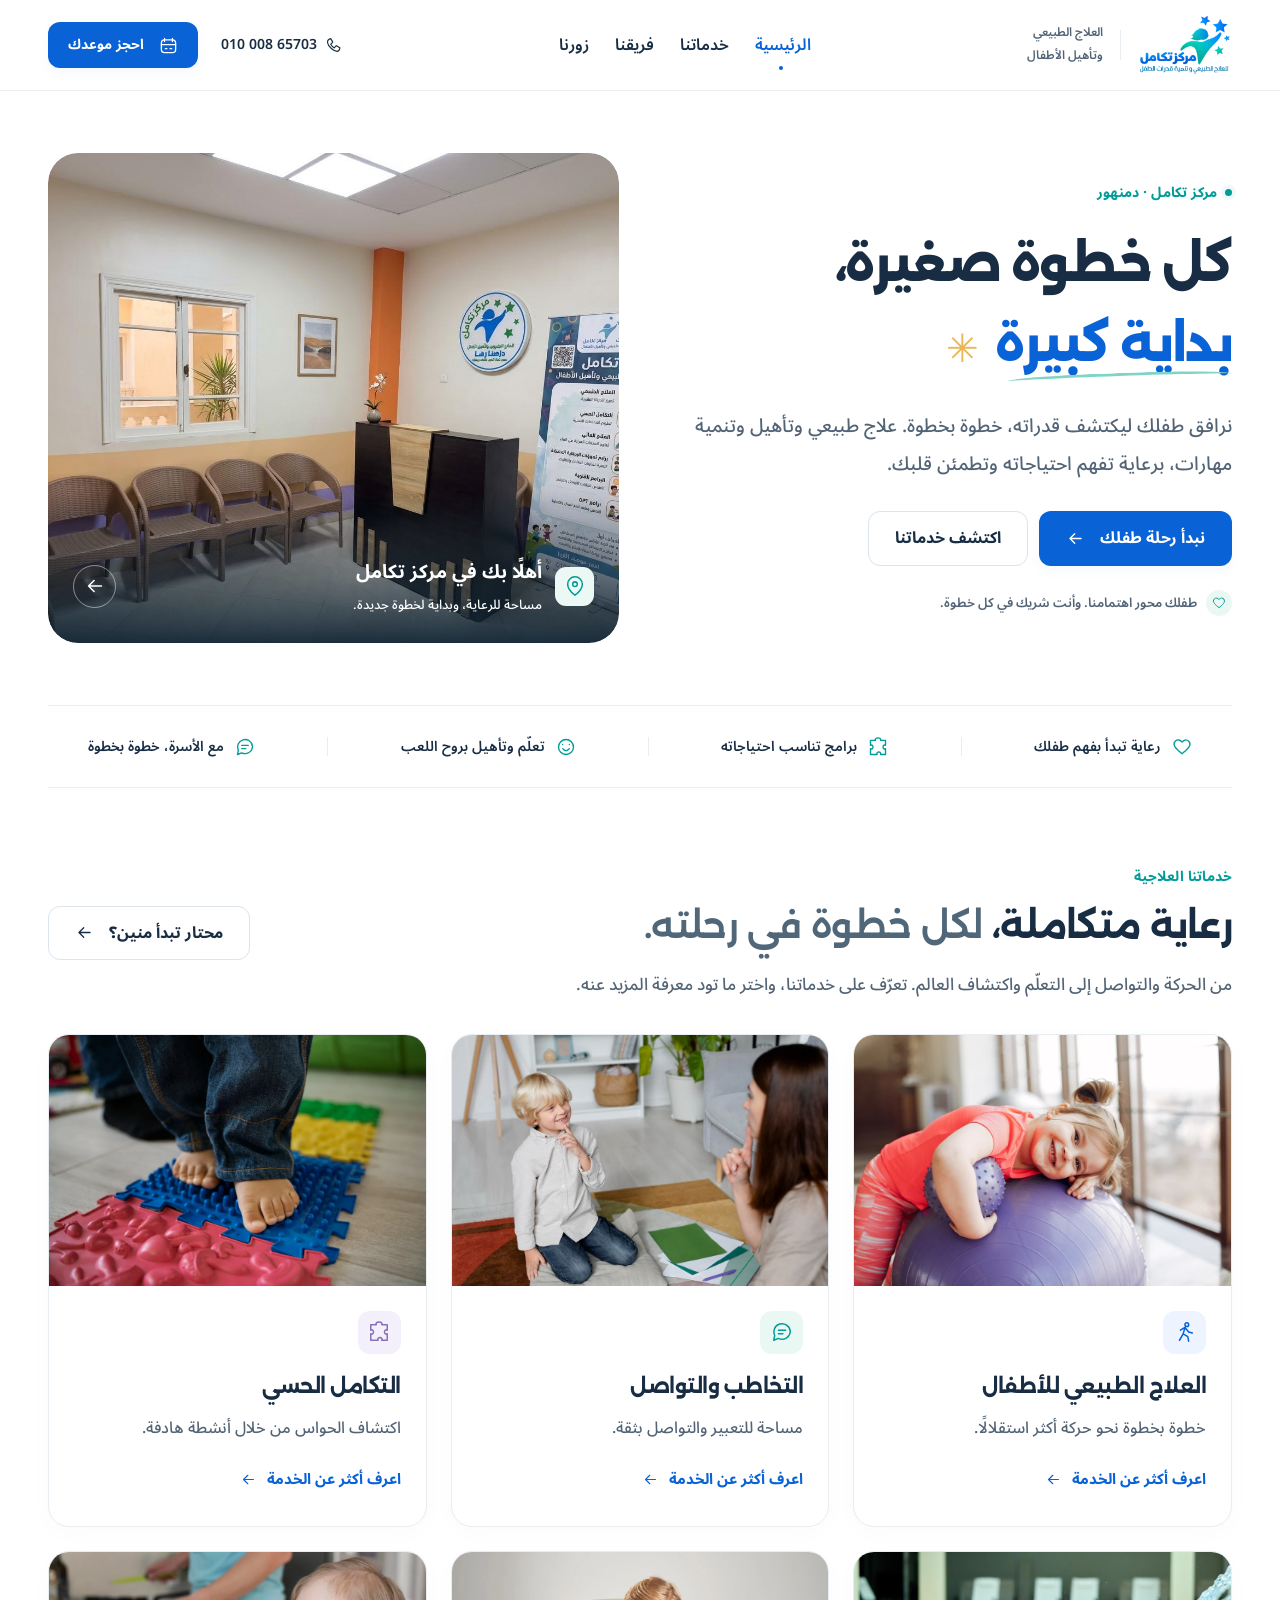
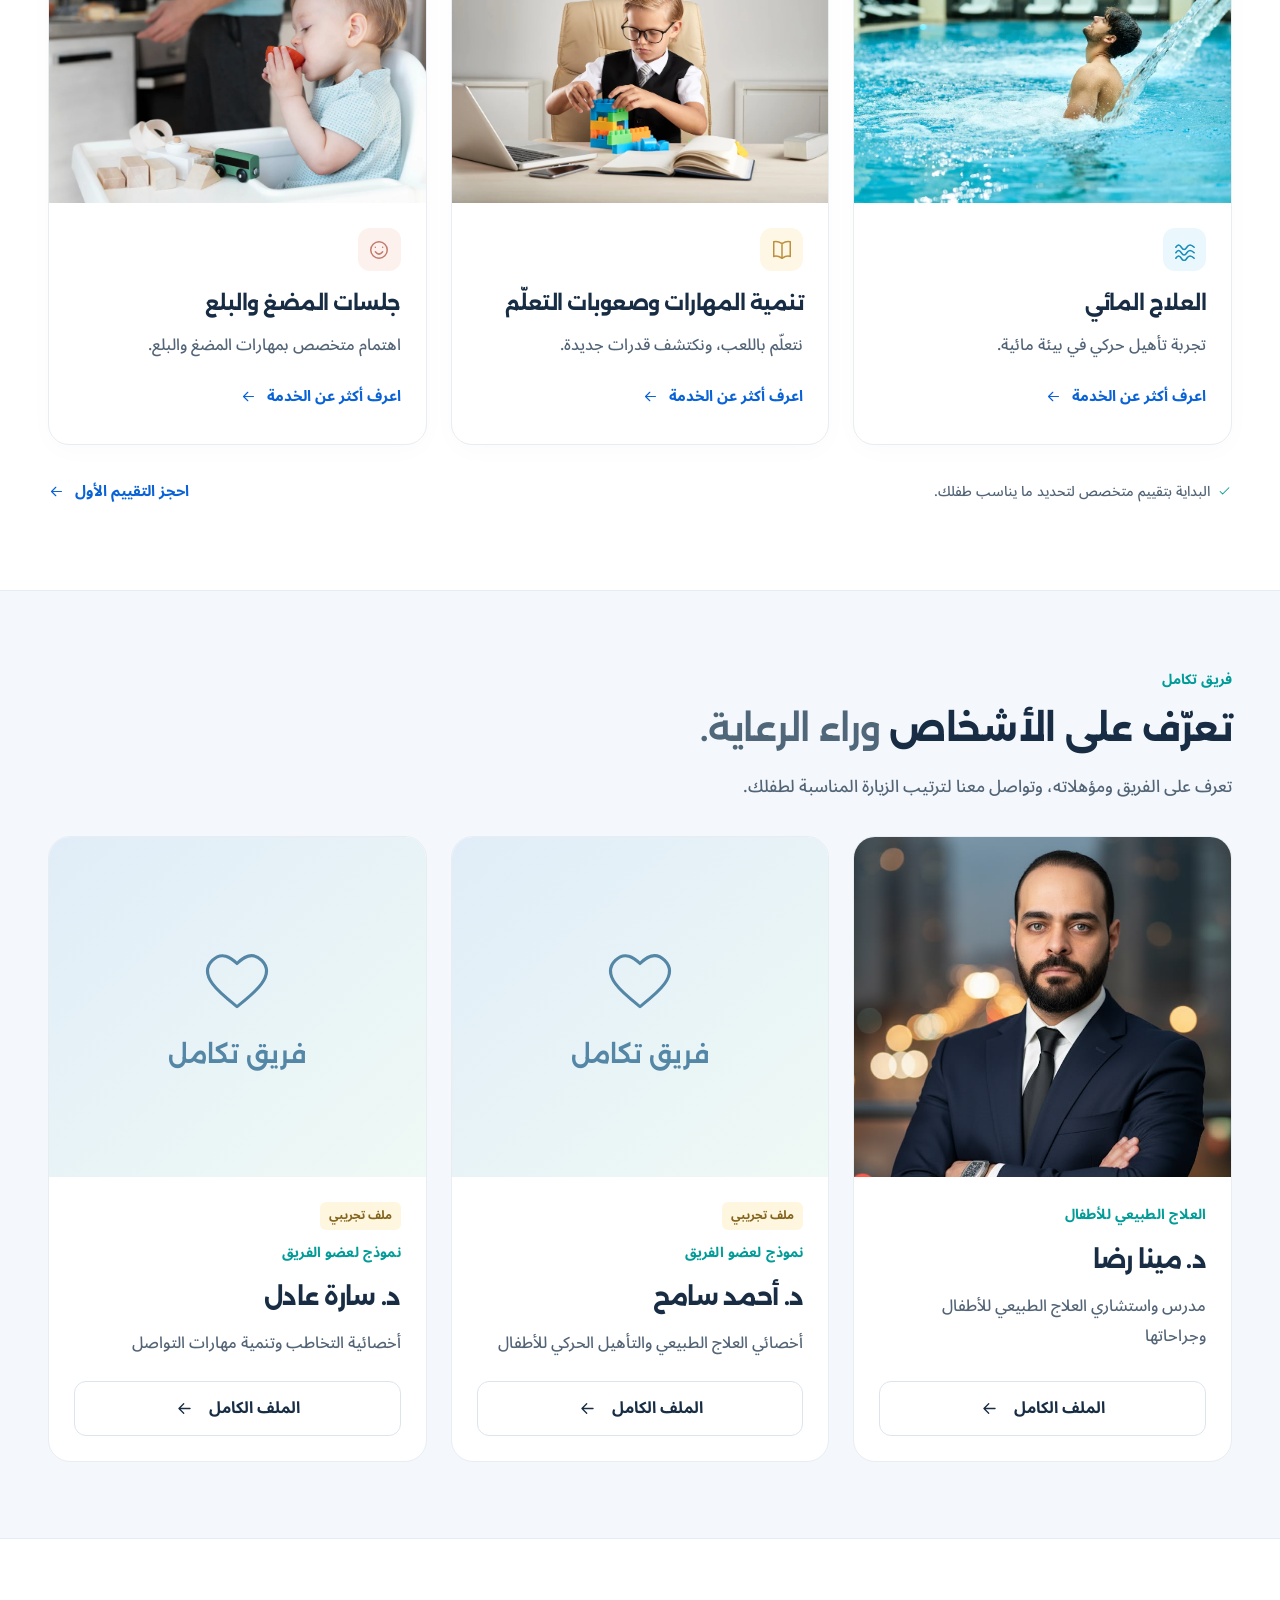
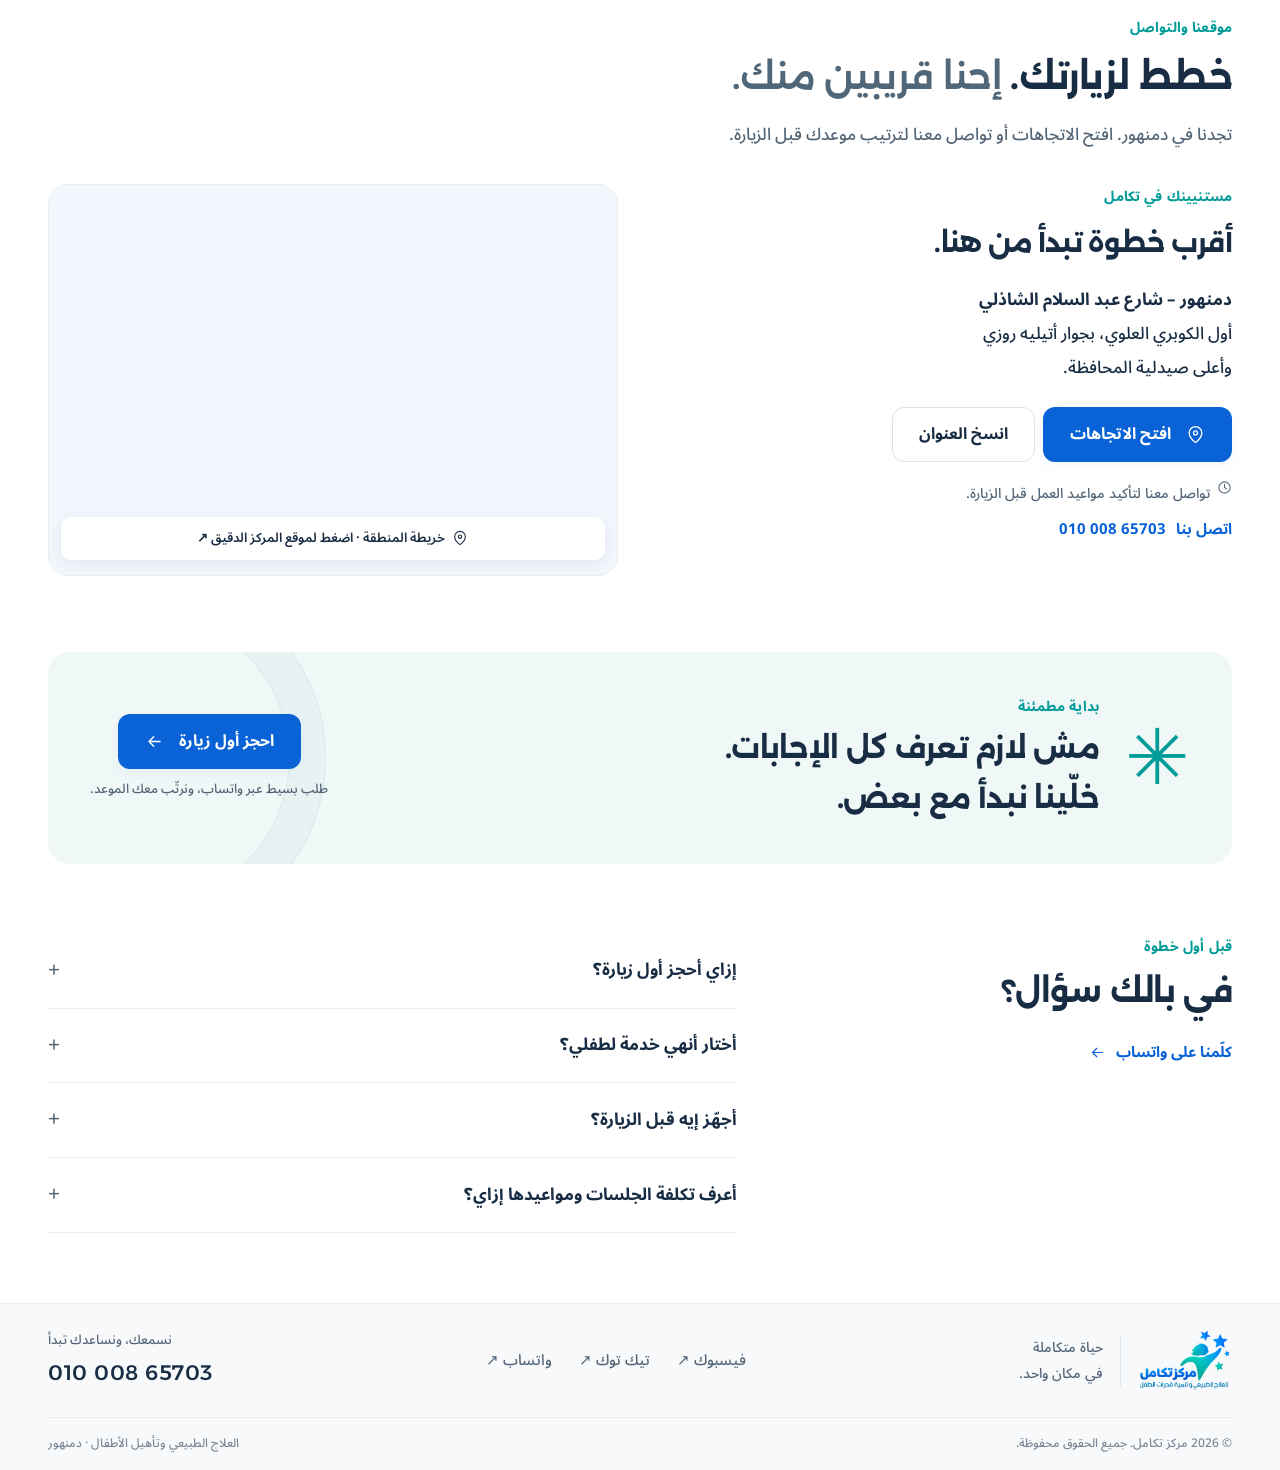
==== index.html @ eaf3e637 "push the files" ====
<!doctype html>
<html lang="ar" dir="rtl">
<head>
  <meta charset="UTF-8">
  <meta name="viewport" content="width=device-width, initial-scale=1">
  <meta name="theme-color" content="#ffffff">
  <meta name="description" content="مركز تكامل للعلاج الطبيعي وتأهيل الأطفال في دمنهور. تعرّف على خدمات العلاج الطبيعي والتخاطب وتنمية المهارات، وتواصل لحجز موعد مع فريقنا.">
  <title>تكامل | كل خطوة صغيرة، بداية كبيرة</title>
  <link rel="icon" href="favicon.ico" sizes="any">
  <link rel="icon" href="assets/images/favicon-32.png" type="image/png" sizes="32x32">
  <link rel="icon" href="assets/images/favicon-192.png" type="image/png" sizes="192x192">
  <link rel="apple-touch-icon" href="assets/images/apple-touch-icon.png" sizes="180x180">
  <meta property="og:type" content="website">
  <meta property="og:locale" content="ar_EG">
  <meta property="og:site_name" content="مركز تكامل للعلاج الطبيعي وتأهيل الأطفال">
  <meta property="og:title" content="مركز تكامل | كل خطوة صغيرة، بداية كبيرة">
  <meta property="og:description" content="علاج طبيعي وتأهيل وتنمية مهارات للأطفال في دمنهور. تعرّف على خدماتنا وفريقنا وتواصل لحجز موعد لطفلك.">
  <!-- Before publishing, set an absolute public image URL using scripts/set-public-url.cjs. -->
  <meta property="og:image" content="assets/images/hero.jpeg">
  <meta property="og:image:type" content="image/jpeg">
  <meta property="og:image:width" content="1195">
  <meta property="og:image:height" content="896">
  <meta property="og:image:alt" content="استقبال مركز تكامل للعلاج الطبيعي وتأهيل الأطفال في دمنهور">
  <meta name="twitter:card" content="summary_large_image">
  <meta name="twitter:title" content="مركز تكامل | كل خطوة صغيرة، بداية كبيرة">
  <meta name="twitter:description" content="تعرّف على خدمات العلاج الطبيعي وتأهيل الأطفال وفريق مركز تكامل في دمنهور، واحجز موعد طفلك.">
  <meta name="twitter:image" content="assets/images/hero.jpeg">
  <meta name="twitter:image:alt" content="استقبال مركز تكامل في دمنهور">
  <link rel="preconnect" href="https://fonts.googleapis.com">
  <link rel="preconnect" href="https://fonts.gstatic.com" crossorigin>
  <link href="https://fonts.googleapis.com/css2?family=Alexandria:wght@400;500;600;700;800&family=Noto+Sans+Arabic:wght@400;500;600;700&display=swap" rel="stylesheet">
  <link rel="stylesheet" href="assets/css/style.css">
  <script src="assets/js/script.js" defer></script>
</head>
<body>
  <a class="skip-link" href="#main">انتقل إلى المحتوى</a>
  <svg class="icon-library" xmlns="http://www.w3.org/2000/svg" aria-hidden="true"><defs>
    <symbol id="i-arrow" viewBox="0 0 24 24"><path d="M19 12H5m6-6-6 6 6 6"/></symbol>
    <symbol id="i-phone" viewBox="0 0 24 24"><path d="m8 3 3 5-3 3a15 15 0 0 0 5 5l3-3 5 3c-1 7-6 6-12 1S1 5 8 3Z"/></symbol>
    <symbol id="i-pin" viewBox="0 0 24 24"><path d="M20 10c0 6-8 12-8 12S4 16 4 10a8 8 0 1 1 16 0Z"/><circle cx="12" cy="10" r="2.5"/></symbol>
    <symbol id="i-calendar" viewBox="0 0 24 24"><rect x="3" y="5" width="18" height="16" rx="4"/><path d="M7 3v4m10-4v4M3 11h18m-13 5h2m4 0h2"/></symbol>
    <symbol id="i-check" viewBox="0 0 24 24"><path d="m5 12 4 4L19 6"/></symbol>
    <symbol id="i-star" viewBox="0 0 24 24"><path d="m12 2 2.8 6.7L22 12l-7.2 2.8L12 22l-2.8-7.2L2 12l7.2-3.3Z"/></symbol>
    <symbol id="i-heart" viewBox="0 0 24 24"><path d="M20 5c-3-3-6-1-8 1-2-2-5-4-8-1-5 5 3 11 8 15 5-4 13-10 8-15Z"/></symbol>
    <symbol id="i-move" viewBox="0 0 24 24"><circle cx="14" cy="4" r="2"/><path d="m7 10 5-3 4 5 4 1m-8-6-2 7 5 3 1 5m-6-8-4 7"/></symbol>
    <symbol id="i-wave" viewBox="0 0 24 24"><path d="M2 9q3-5 6 0t6 0 8 0M2 15q3-5 6 0t6 0 8 0M2 21q3-5 6 0t6 0 8 0"/></symbol>
    <symbol id="i-chat" viewBox="0 0 24 24"><path d="M21 11a9 9 0 0 1-13 8l-5 2 1-5a9 9 0 1 1 17-5Z"/><path d="M8 10h8m-8 4h5"/></symbol>
    <symbol id="i-puzzle" viewBox="0 0 24 24"><path d="M3 4h6c-2-4 8-4 6 0h6v6c-4-2-4 6 0 4v7h-6c2-4-6-4-4 0H3v-7c4 2 4-6 0-4Z"/></symbol>
    <symbol id="i-book" viewBox="0 0 24 24"><path d="M12 5v16M3 3c3-1 6 0 9 2 3-2 6-3 9-2v16c-3-1-6 0-9 2-3-2-6-3-9-2Z"/></symbol>
    <symbol id="i-smile" viewBox="0 0 24 24"><circle cx="12" cy="12" r="9"/><path d="M8 9h.01M16 9h.01M8 14q4 5 8 0"/></symbol>
    <symbol id="i-clock" viewBox="0 0 24 24"><circle cx="12" cy="12" r="9"/><path d="M12 7v5l3 2"/></symbol>
    <symbol id="i-close" viewBox="0 0 24 24"><path d="m6 6 12 12M6 18 18 6"/></symbol>
  </defs></svg>

  <header class="site-header">
    <div class="container header-inner">
      <a class="brand" href="#home" aria-label="تكامل، الرئيسية"><img src="assets/images/logo.webp" alt="شعار مركز تكامل" width="94" height="63"><span class="brand-divider"></span><span class="brand-caption">العلاج الطبيعي<br>وتأهيل الأطفال</span></a>
      <nav class="desktop-nav" aria-label="القائمة الرئيسية"><a class="active" href="#home">الرئيسية</a><a href="#services">خدماتنا</a><a href="#team">فريقنا</a><a href="#visit">زورنا</a></nav>
      <div class="header-actions"><a class="phone-link" href="tel:01000865703" aria-label="اتصل بالمركز"><svg><use href="#i-phone"/></svg><span dir="ltr">010 008 65703</span></a><button class="btn btn-primary btn-small" data-book><svg><use href="#i-calendar"/></svg>احجز موعدك</button></div>
    </div>
  </header>

  <main id="main">
    <section class="hero container" id="home" aria-labelledby="hero-title">
      <div class="hero-copy">
        <div class="eyebrow"><span class="status-dot"></span>مركز تكامل · دمنهور</div>
        <h1 id="hero-title">كل خطوة صغيرة،<br><span class="highlight">بداية كبيرة<span class="hand-line"></span></span><span class="heading-star" aria-hidden="true">✳</span></h1>
        <p class="hero-description">نرافق طفلك ليكتشف قدراته، خطوة بخطوة. علاج طبيعي وتأهيل وتنمية مهارات، برعاية تفهم احتياجاته وتطمئن قلبك.</p>
        <div class="hero-actions"><button class="btn btn-primary" data-book>نبدأ رحلة طفلك<svg><use href="#i-arrow"/></svg></button><a class="btn btn-outline" href="#services">اكتشف خدماتنا</a></div>
        <div class="hero-note"><span class="mini-heart"><svg><use href="#i-heart"/></svg></span><span>طفلك محور اهتمامنا. وأنت شريك في كل خطوة.</span></div>
      </div>
      <div class="hero-art clinic-hero">
        <img class="hero-image" src="assets/images/hero.jpeg" alt="استقبال مركز تكامل للعلاج الطبيعي وتأهيل الأطفال في دمنهور" width="1195" height="896" fetchpriority="high">
        <div class="clinic-caption"><span class="note-icon"><svg><use href="#i-pin"/></svg></span><div><strong>أهلًا بك في مركز تكامل</strong><span>مساحة للرعاية، وبداية لخطوة جديدة.</span></div><a href="#visit" aria-label="موقع المركز"><svg><use href="#i-arrow"/></svg></a></div>
      </div>
    </section>

    <div class="care-strip container" aria-label="نهج الرعاية"><div><svg><use href="#i-heart"/></svg><span>رعاية تبدأ بفهم طفلك</span></div><span class="strip-separator"></span><div><svg><use href="#i-puzzle"/></svg><span>برامج تناسب احتياجاته</span></div><span class="strip-separator"></span><div><svg><use href="#i-smile"/></svg><span>تعلّم وتأهيل بروح اللعب</span></div><span class="strip-separator"></span><div><svg><use href="#i-chat"/></svg><span>مع الأسرة، خطوة بخطوة</span></div></div>

    <section class="services-section container page-section" id="services" aria-labelledby="services-title">
      <div class="section-head"><div><span class="eyebrow">خدماتنا العلاجية</span><h2 id="services-title">رعاية متكاملة، <span>لكل خطوة في رحلته.</span></h2><p class="section-description">من الحركة والتواصل إلى التعلّم واكتشاف العالم. تعرّف على خدماتنا، واختر ما تود معرفة المزيد عنه.</p></div><button class="btn btn-outline" id="open-guide">محتار تبدأ منين؟ <svg><use href="#i-arrow"/></svg></button></div>
      <div class="service-grid" id="service-grid"></div>
      <div class="service-footer"><span><svg><use href="#i-check"/></svg>البداية بتقييم متخصص لتحديد ما يناسب طفلك.</span><button class="text-button" data-book>احجز التقييم الأول <svg><use href="#i-arrow"/></svg></button></div>
    </section>

    <section class="team-section page-section" id="team" aria-labelledby="team-title"><div class="container">
      <div class="section-head"><div><span class="eyebrow">فريق تكامل</span><h2 id="team-title">تعرّف على الأشخاص <span>وراء الرعاية.</span></h2><p class="section-description">تعرف على الفريق ومؤهلاته، وتواصل معنا لترتيب الزيارة المناسبة لطفلك.</p></div></div>
      <div class="team-grid" id="team-grid" role="group" aria-label="بطاقات فريق تكامل"></div>
      <div class="team-carousel-controls" aria-label="التنقل بين أعضاء الفريق">
        <button id="team-prev" class="team-carousel-arrow" aria-label="العضو السابق" aria-controls="team-grid"><svg style="transform:rotate(180deg)"><use href="#i-arrow"/></svg></button>
        <div class="team-carousel-dots" id="team-carousel-dots"></div>
        <button id="team-next" class="team-carousel-arrow" aria-label="العضو التالي" aria-controls="team-grid"><svg><use href="#i-arrow"/></svg></button>
        <p class="team-swipe-hint">اسحب للتعرّف على الفريق</p>
      </div>
    </div></section>

    <section class="visit-section container page-section" id="visit" aria-labelledby="visit-title">
      <div class="section-head"><div><span class="eyebrow">موقعنا والتواصل</span><h2 id="visit-title">خطط لزيارتك. <span>إحنا قريبين منك.</span></h2><p class="section-description">تجدنا في دمنهور. افتح الاتجاهات أو تواصل معنا لترتيب موعدك قبل الزيارة.</p></div></div>
        <div class="visit-layout"><div class="visit-info"><span class="eyebrow">مستنيينك في تكامل</span><h3>أقرب خطوة تبدأ من هنا.</h3><p><strong>دمنهور – شارع عبد السلام الشاذلي</strong><br>أول الكوبري العلوي، بجوار أتيليه روزي<br>وأعلى صيدلية المحافظة.</p><div class="visit-buttons"><a class="btn btn-primary" href="https://share.google/JzSVAIi2ZpPw2nffL" target="_blank" rel="noopener noreferrer"><svg><use href="#i-pin"/></svg>افتح الاتجاهات</a><button class="btn btn-outline" id="copy-address">انسخ العنوان</button></div><p class="small muted"><svg><use href="#i-clock"/></svg>تواصل معنا لتأكيد مواعيد العمل قبل الزيارة.</p><a class="text-button" href="tel:01000865703">اتصل بنا <span dir="ltr">010 008 65703</span></a></div><div class="map-shell"><iframe id="area-map" title="خريطة منطقة شارع عبد السلام الشاذلي في دمنهور" src="https://maps.google.com/maps?q=%D8%B4%D8%A7%D8%B1%D8%B9%20%D8%B9%D8%A8%D8%AF%20%D8%A7%D9%84%D8%B3%D9%84%D8%A7%D9%85%20%D8%A7%D9%84%D8%B4%D8%A7%D8%B0%D9%84%D9%8A%20%D8%AF%D9%85%D9%86%D9%87%D9%88%D8%B1&output=embed" loading="lazy" referrerpolicy="no-referrer-when-downgrade"></iframe><a href="https://share.google/JzSVAIi2ZpPw2nffL" target="_blank" rel="noopener noreferrer" class="map-label"><svg><use href="#i-pin"/></svg>خريطة المنطقة · اضغط لموقع المركز الدقيق ↗</a></div></div>
    </section>

    <section class="start-banner container" aria-labelledby="start-title"><div class="banner-mark" aria-hidden="true">✳</div><div><span class="eyebrow">بداية مطمئنة</span><h2 id="start-title">مش لازم تعرف كل الإجابات.<br>خلّينا نبدأ مع بعض.</h2></div><div class="banner-action"><button class="btn btn-primary" data-book>احجز أول زيارة <svg><use href="#i-arrow"/></svg></button><span>طلب بسيط عبر واتساب، ونرتّب معك الموعد.</span></div></section>

    <section class="faq container" aria-labelledby="faq-title"><div class="faq-heading"><span class="eyebrow">قبل أول خطوة</span><h2 id="faq-title">في بالك سؤال؟</h2><a href="https://wa.me/201068681114" target="_blank" rel="noopener noreferrer" class="text-button">كلّمنا على واتساب <svg><use href="#i-arrow"/></svg></a></div><div class="faq-items"><details><summary>إزاي أحجز أول زيارة؟<span>+</span></summary><p>اضغط «احجز موعدك»، واختر الخدمة والموعد المفضّل. هنجهّز لك رسالة ترسلها عبر واتساب، وفريق المركز يتواصل معك لتأكيد الموعد. الطلب لا يعني تأكيد الحجز.</p></details><details><summary>أختار أنهي خدمة لطفلي؟<span>+</span></summary><p>لو مش متأكد، اختار «تقييم أولي / أحتاج مساعدة في الاختيار». التقييم المتخصص هو اللي يحدد الخدمة والبرنامج المناسبين لطفلك.</p></details><details><summary>أجهّز إيه قبل الزيارة؟<span>+</span></summary><p>اسأل فريق المركز عن المطلوب عند تأكيد الحجز، وخد معك أي تقارير أو تقييمات سابقة متاحة، وأسئلتك عن طفلك.</p></details><details><summary>أعرف تكلفة الجلسات ومواعيدها إزاي؟<span>+</span></summary><p>تواصل معنا لمعرفة الأسعار والمواعيد المتاحة للخدمة المطلوبة. تفاصيل البرنامج وعدد الجلسات تُناقَش بعد التقييم.</p></details></div></section>
  </main>

  <footer class="site-footer"><div class="container footer-top"><a class="brand" href="#home"><img src="assets/images/logo.webp" width="100" height="67" alt="مركز تكامل"><span class="footer-slogan">حياة متكاملة<br>في مكان واحد.</span></a><div class="footer-social"><a href="https://www.facebook.com/profile.php?id=100064172256756" target="_blank" rel="noopener noreferrer">فيسبوك ↗</a><a href="https://tiktok.com/@drminareda" target="_blank" rel="noopener noreferrer">تيك توك ↗</a><a href="https://wa.me/201068681114" target="_blank" rel="noopener noreferrer">واتساب ↗</a></div><a class="footer-phone" href="tel:01000865703"><small>نسمعك، ونساعدك تبدأ</small><strong dir="ltr">010 008 65703</strong></a></div><div class="container footer-bottom"><span>© <span id="year">2026</span> مركز تكامل. جميع الحقوق محفوظة.</span><span>العلاج الطبيعي وتأهيل الأطفال · دمنهور</span></div></footer>

  <nav class="mobile-dock" aria-label="الوصول السريع"><a href="#home" class="dock-item"><svg><use href="#i-heart"/></svg><span>الرئيسية</span></a><a href="#services" class="dock-item"><svg><use href="#i-puzzle"/></svg><span>الخدمات</span></a><button class="dock-book" data-book><svg><use href="#i-calendar"/></svg>احجز موعدك</button><a href="#visit" class="dock-item"><svg><use href="#i-pin"/></svg><span>الموقع</span></a><a href="tel:01000865703" class="dock-item"><svg><use href="#i-phone"/></svg><span>اتصل</span></a></nav>

  <dialog id="booking-dialog" aria-labelledby="booking-title"><div class="dialog-shell"><button class="close-dialog" aria-label="إغلاق"><svg><use href="#i-close"/></svg></button><span class="eyebrow">خطوة صغيرة، نبدأها معًا</span><h2 id="booking-title">نرتّب أول زيارة؟</h2><div class="booking-progress" aria-label="خطوات طلب الموعد"><span class="current" id="progress-one">١. تفاصيل الزيارة</span><i></i><span id="progress-two">٢. راجع وأرسل</span></div><form id="booking-form"><label for="parent-name">اسم ولي الأمر <span>*</span></label><input id="parent-name" name="parent" autocomplete="name" placeholder="الاسم الذي تحب أن نناديك به" required maxlength="70"><label for="booking-service">الخدمة المطلوبة <span>*</span></label><select id="booking-service" name="service" required><option value="تقييم أولي / أحتاج مساعدة في الاختيار">تقييم أولي / أحتاج مساعدة في الاختيار</option></select><div class="form-columns"><div><label for="preferred-date">يوم مفضّل <small>اختياري</small></label><input id="preferred-date" name="date" type="date"></div><div><label for="preferred-period">الفترة المفضّلة</label><select id="preferred-period" name="period"><option value="أي وقت مناسب">أي وقت مناسب</option><option>صباحًا</option><option>مساءً</option></select></div></div><p class="form-note"><svg><use href="#i-chat"/></svg>هنجهّز رسالة واتساب بالتفاصيل. الموعد يتأكد بعد رد المركز.</p><button class="btn btn-primary full-width" type="submit">مراجعة طلب الموعد <svg><use href="#i-arrow"/></svg></button><p class="privacy-note">بياناتك لا تُحفظ في الموقع. تُشارك مع المركز عند إرسالك الرسالة عبر واتساب.</p></form><div id="booking-review" hidden><div class="review-card" id="review-summary"></div><p class="form-note">راجع التفاصيل، ثم افتح واتساب واضغط إرسال لإتمام طلبك. الموعد المفضّل ليس حجزًا مؤكدًا.</p><a class="btn btn-primary full-width" id="whatsapp-send" target="_blank" rel="noopener noreferrer">افتح واتساب لإرسال الطلب <svg><use href="#i-arrow"/></svg></a><button class="text-button review-back" id="review-back">تعديل التفاصيل</button></div><a class="booking-phone" href="tel:01000865703">تفضّل المكالمة؟ <span dir="ltr">010 008 65703</span></a></div></dialog>

  <dialog id="doctor-dialog" aria-labelledby="doctor-dialog-title"><div class="dialog-shell"><button class="close-dialog" aria-label="إغلاق"><svg><use href="#i-close"/></svg></button><div id="doctor-detail"></div><button class="btn btn-primary full-width" id="book-doctor">اطلب موعدًا <svg><use href="#i-arrow"/></svg></button></div></dialog>
  <dialog id="service-dialog" aria-labelledby="service-dialog-title"><div class="dialog-shell"><button class="close-dialog" aria-label="إغلاق"><svg><use href="#i-close"/></svg></button><div id="service-detail"></div><button class="btn btn-primary full-width" id="book-service">اطلب موعدًا لهذه الخدمة <svg><use href="#i-arrow"/></svg></button></div></dialog>
  <dialog id="guide-dialog" aria-labelledby="guide-title"><div class="dialog-shell"><button class="close-dialog" aria-label="إغلاق"><svg><use href="#i-close"/></svg></button><span class="eyebrow">نساعدك تبدأ</span><h2 id="guide-title">حابب تسأل عن إيه؟</h2><p class="muted">اختر المجال الأقرب لسؤالك لاستكشاف الخدمات.</p><div class="guide-options"><button data-guide="movement"><svg><use href="#i-move"/></svg>الحركة والتوازن <span>←</span></button><button data-guide="communication"><svg><use href="#i-chat"/></svg>التواصل والكلام والبلع <span>←</span></button><button data-guide="skills"><svg><use href="#i-puzzle"/></svg>التعلّم والمهارات والحواس <span>←</span></button><button data-book><svg><use href="#i-heart"/></svg>لسه مش متأكد، أحتاج تقييمًا <span>←</span></button></div><p class="privacy-note">هذا الدليل للتعرّف على الخدمات، وليس تقييمًا طبيًا لطفلك.</p></div></dialog>
  <div class="toast" id="toast" role="status"></div>
  <noscript><div class="noscript-message">لحجز موعد أو معرفة الخدمات، اتصل على <a href="tel:01000865703">01000865703</a> أو <a href="https://wa.me/201068681114">تواصل عبر واتساب</a>. بعض خصائص الموقع تحتاج JavaScript.</div></noscript>
</body>
</html>
---- assets/css/style.css ----
:root{--blue:#0963d7;--blue-deep:#064ba7;--teal:#029c98;--ink:#182d44;--muted:#6b7987;--line:#e7edf1;--ice:#f1f7fc;--mint:#ecf8f4;--white:#fff;--radius:24px;--font:'Noto Sans Arabic',sans-serif;--heading:'Alexandria',sans-serif}
*{box-sizing:border-box}html{scroll-behavior:smooth;scroll-padding-top:105px}body{margin:0;background:var(--white);color:var(--ink);font:15px/1.8 var(--font);-webkit-font-smoothing:antialiased}button,input,select{font:inherit}button,a,input,select,summary{-webkit-tap-highlight-color:transparent}button,a{touch-action:manipulation}button{cursor:pointer}a{text-decoration:none;color:inherit}button{color:inherit}button:disabled{cursor:default}svg{width:22px;height:22px;fill:none;stroke:currentColor;stroke-width:1.65;stroke-linecap:round;stroke-linejoin:round;flex-shrink:0}img{max-width:100%;display:block}h1,h2,h3,p{margin:0}h1,h2,h3{font-family:var(--heading);font-weight:600;letter-spacing:-.7px}h2{font-size:27px;line-height:1.6}h3{font-size:24px}button{border:0;background:none}button:focus-visible,a:focus-visible,summary:focus-visible,input:focus-visible,select:focus-visible,[tabindex]:focus-visible{outline:3px solid #03a4a0;outline-offset:4px}button,a{transition:background .2s,transform .2s,color .2s,box-shadow .2s}button:active,.btn:active{transform:translateY(1px)}[hidden]{display:none!important}.container{width:min(1224px,calc(100% - 96px));margin-inline:auto}.icon-library{position:absolute;width:0;height:0;overflow:hidden}.sr-only{position:absolute;width:1px;height:1px;overflow:hidden;clip-path:inset(50%);white-space:nowrap}.skip-link{position:fixed;top:-80px;right:20px;z-index:100;background:var(--blue);color:white;padding:12px}.skip-link:focus{top:10px}
.site-header{position:sticky;top:0;background:rgba(255,255,255,.96);backdrop-filter:blur(16px);border-bottom:1px solid var(--line);z-index:20}.header-inner{height:90px;display:flex;align-items:center;justify-content:space-between;gap:22px}.brand{display:flex;align-items:center;gap:17px}.brand img{object-fit:contain;width:94px;height:63px}.brand-divider{height:30px;width:1px;background:var(--line)}.brand-caption{font-size:10px;line-height:1.9;color:var(--muted)}.desktop-nav{display:flex;gap:31px;align-items:center;height:100%;font-size:13px}.desktop-nav a{height:100%;display:flex;align-items:center;position:relative}.desktop-nav a:hover,.desktop-nav .active{color:var(--blue)}.desktop-nav .active:after{content:'';position:absolute;bottom:20px;right:50%;width:4px;height:4px;border-radius:50%;background:var(--blue)}.header-actions{display:flex;align-items:center;gap:23px}.phone-link{display:flex;align-items:center;gap:8px;font-size:12px;font-weight:600}.phone-link svg{width:17px}.btn{display:inline-flex;align-items:center;justify-content:center;gap:15px;min-height:54px;padding:12px 26px;border-radius:12px;font-weight:600;font-size:13px;border:1px solid transparent;white-space:nowrap}.btn svg{width:19px;height:19px}.btn-primary{background:var(--blue);color:white;box-shadow:0 5px 12px #0963d70b}.btn-primary:hover{background:var(--blue-deep);box-shadow:0 6px 18px #0963d727;transform:translateY(-2px)}.btn-outline{background:white;border-color:#dce4ec}.btn-outline:hover{border-color:var(--blue);color:var(--blue);background:#f8fbff}.btn-small{min-height:44px;padding:8px 19px;font-size:12px}.eyebrow{font-size:11px;font-weight:600;letter-spacing:.15px;color:var(--teal);display:flex;align-items:center;gap:8px}.status-dot{width:7px;height:7px;border-radius:50%;background:var(--teal);box-shadow:0 0 0 4px #029c9810}
.hero{display:grid;grid-template-columns:1fr 1fr;gap:55px;align-items:center;padding-block:52px 38px}.hero-copy{padding:14px 0 14px 10px}.hero h1{position:relative;font-size:clamp(34px,3.7vw,51px);line-height:1.65;margin:19px 0 23px;font-weight:700;letter-spacing:-1.9px}.highlight{color:var(--blue);position:relative;white-space:nowrap}.hand-line{position:absolute;bottom:-9px;right:0;width:95%;height:9px;border-top:3px solid #80d4c5;border-radius:50%;transform:rotate(-2deg)}.heading-star{color:#e9b856;font-size:39px;display:inline-block;margin-right:18px;vertical-align:middle;font-weight:400}.hero-description{font-size:15px;line-height:2.1;color:var(--muted)}.hero-actions{display:flex;gap:11px;margin-top:28px}.hero-note{display:flex;align-items:center;gap:9px;font-size:10px;color:var(--muted);margin-top:24px}.mini-heart{width:26px;height:26px;border-radius:50%;background:#eaf8f3;color:var(--teal);display:grid;place-items:center}.mini-heart svg{width:14px;height:14px}.hero-art{position:relative;background:#eef5f8;border-radius:30px;isolation:isolate;min-width:0;height:437px;overflow:visible}.hero-image{width:100%;height:100%;object-fit:cover;border-radius:30px;mix-blend-mode:multiply}.art-topline{position:absolute;top:24px;right:25px;left:25px;display:flex;align-items:center;justify-content:space-between;font-size:10px;color:#547184;z-index:1}.art-topline svg{width:23px;color:var(--teal)}.floating-note{position:absolute;display:flex;align-items:center;gap:11px;padding:14px 16px;background:#fffffff2;backdrop-filter:blur(10px);border:1px solid white;border-radius:16px;box-shadow:0 13px 35px #2248650e}.note-progress{bottom:56px;right:-25px}.note-icon{width:39px;height:39px;display:grid;place-items:center;background:var(--mint);color:var(--teal);border-radius:11px}.floating-note strong{font-size:11px;font-weight:600;display:block}.floating-note small{display:block;font-size:9px;color:var(--muted)}.note-spark{color:#e3b14a;font-size:22px;margin-right:14px}.art-bottomline{position:absolute;bottom:18px;right:25px;left:25px;display:flex;justify-content:space-between;align-items:center;font-size:8px;color:#657e8e;gap:8px}.tiny-dots{display:flex;gap:4px}.tiny-dots i{width:5px;height:5px;border-radius:50%;background:#b6cfdc}.tiny-dots i:first-child{background:var(--blue);width:16px;border-radius:10px}.care-strip{display:flex;justify-content:space-around;align-items:center;gap:20px;padding:24px 14px;border-top:1px solid var(--line);border-bottom:1px solid var(--line)}.care-strip>div{display:flex;gap:11px;align-items:center;font-size:11px}.care-strip svg{width:20px;height:20px;color:var(--teal)}.strip-separator{height:19px;width:1px;background:var(--line)}
.explore{padding-top:52px}.section-head{display:flex;align-items:end;justify-content:space-between;gap:20px;margin-bottom:23px}.section-head .eyebrow{margin-bottom:7px}.section-head h2 span{color:var(--muted);font-weight:400}.section-aside{font-size:10px;color:var(--muted);padding-bottom:9px}.explore-tabs{display:flex;gap:6px;border-bottom:1px solid var(--line)}.explore-tabs button{display:flex;align-items:center;gap:9px;padding:13px 28px 17px;font-size:13px;position:relative;color:var(--muted)}.explore-tabs button svg{width:18px;height:18px}.explore-tabs button[aria-selected=true]{color:var(--blue);font-weight:600}.explore-tabs button[aria-selected=true]:after{content:'';position:absolute;bottom:-1px;left:15px;right:15px;height:3px;border-radius:3px;background:var(--blue)}.tab-panel{padding-top:22px;animation:appear .3s ease}.services-toolbar{display:flex;align-items:center;justify-content:space-between;gap:12px;margin-bottom:20px}.filters{display:flex;gap:7px;flex-wrap:wrap}.filters button{border:1px solid transparent;border-radius:8px;padding:7px 14px;font-size:10px;color:var(--muted)}.filters button.selected{color:var(--ink);background:#f1f5f8;font-weight:600}.filters button:hover{border-color:#dbe6ef}.text-button{display:inline-flex;align-items:center;justify-content:center;gap:10px;font-size:11px;color:var(--blue);font-weight:600;padding:5px 0}.text-button:hover{color:var(--blue-deep)}.text-button svg{width:17px;height:17px}.service-help{color:var(--teal)}.service-help span{font-size:22px;line-height:1}.service-grid{display:grid;grid-template-columns:repeat(3,1fr);gap:13px;min-height:270px;align-content:start}.service-card{position:relative;border:1px solid var(--line);border-radius:16px;padding:20px 20px 15px;display:flex;align-items:start;gap:16px;text-align:right;min-height:130px;background:#fff;transition:transform .2s,border-color .2s,box-shadow .2s}.service-card:hover{transform:translateY(-3px);border-color:#b5cee9;box-shadow:0 7px 23px #132c4510}.service-card-icon{width:43px;height:43px;border-radius:12px;background:var(--card-bg);color:var(--card-color);display:grid;place-items:center;flex-shrink:0}.service-card h3{font-size:12px;letter-spacing:-.2px;margin:4px 0 7px;font-weight:600;line-height:1.7}.service-card p{font-size:10px;line-height:1.9;color:var(--muted);padding-left:7px}.service-arrow{position:absolute;bottom:14px;left:16px;color:#8495a4;width:16px;height:16px}.service-footer{display:flex;align-items:center;justify-content:space-between;gap:16px;padding-top:16px}.service-footer>span{display:flex;align-items:center;gap:7px;color:var(--muted);font-size:10px}.service-footer>span svg{width:15px;height:15px;color:var(--teal)}
.team-layout,.visit-layout{display:grid;grid-template-columns:.8fr 1.2fr;gap:45px;padding:16px 0 8px;min-height:380px}.doctor-art{border-radius:22px;background:linear-gradient(140deg,#edf8f4,#eaf2fd);display:flex;flex-direction:column;align-items:center;justify-content:center;position:relative;min-height:290px}.doctor-monogram{font:500 56px var(--heading);color:var(--blue);border:1px solid #c5e0e8;border-radius:50%;background:#ffffff9c;width:135px;height:135px;display:grid;place-items:center;margin-bottom:15px}.doctor-art>span{font:600 19px var(--heading)}.doctor-art>small{color:var(--muted);font-size:11px;margin-top:7px}.doctor-star{position:absolute;top:28px;left:30px;color:var(--teal);width:30px;height:30px}.doctor-info{padding:15px 0}.doctor-info h3{margin:7px 0 5px}.doctor-role{font-size:13px}.credentials{list-style:none;margin:20px 0;padding:0;display:grid;gap:13px}.credentials li{display:flex;gap:10px;font-size:13px;align-items:center}.credentials svg{background:var(--mint);color:var(--teal);border-radius:50%;padding:3px}.credentials small{display:block;color:var(--muted);font-size:11px}.muted{color:var(--muted);font-size:12px}.doctor-info .btn{margin-top:20px}.visit-layout{grid-template-columns:1fr 1fr;gap:30px}.visit-info h3{margin:10px 0 15px}.visit-info p{font-size:13px;line-height:2}.visit-buttons{display:flex;gap:8px;margin:22px 0 18px}.small{font-size:10px!important;display:flex;align-items:center;gap:7px}.small svg{width:15px;height:15px}.map-shell{border:1px solid var(--line);border-radius:20px;overflow:hidden;position:relative;min-height:320px;background:var(--ice)}.map-shell iframe{width:100%;height:100%;min-height:320px;border:0;display:block}.map-label{position:absolute;bottom:15px;right:12px;left:12px;display:flex;gap:7px;align-items:center;justify-content:center;background:white;padding:10px;border-radius:10px;font-size:10px;box-shadow:0 3px 15px #0001}.map-label svg{width:16px;height:16px}
.start-banner{position:relative;isolation:isolate;overflow:hidden;border-radius:22px;background:#eff7f7;padding:33px 46px;margin-top:43px;display:flex;align-items:center;gap:26px}.start-banner:after{content:'';position:absolute;width:290px;height:290px;border:1px solid #d7e9e9;border-radius:50%;z-index:-1;left:-50px;top:-40px;box-shadow:0 0 0 35px #e8f2f3,0 0 0 36px #d7e9e9}.banner-mark{font-size:77px;color:var(--teal);line-height:1;font-family:Arial}.start-banner h2{font-size:23px;line-height:1.7;margin-top:4px}.banner-action{margin-right:auto;display:flex;flex-direction:column;align-items:center;gap:9px}.banner-action>span{font-size:9px;color:var(--muted)}.faq{display:grid;grid-template-columns:1fr 1.6fr;gap:65px;padding-block:50px}.faq-heading h2{margin:6px 0 13px}.faq-items details{border-bottom:1px solid var(--line)}.faq-items summary{display:flex;align-items:center;justify-content:space-between;gap:10px;cursor:pointer;list-style:none;padding:13px 0;font-size:12px;font-weight:600;min-height:49px}.faq-items summary::-webkit-details-marker{display:none}.faq-items summary span{font-size:21px;font-weight:400;color:var(--muted)}.faq-items details[open] summary span{transform:rotate(45deg);color:var(--blue)}.faq-items details p{font-size:11px;line-height:2.1;color:var(--muted);padding:0 0 15px 22px}.site-footer{background:#f7f9fb;border-top:1px solid var(--line)}.footer-top{display:flex;align-items:center;justify-content:space-between;gap:20px;padding-block:25px}.footer-slogan{font-size:11px;color:var(--muted);border-right:1px solid #dbe4ec;padding-right:17px}.footer-social{display:flex;gap:27px;font-size:10px;color:var(--muted)}.footer-social a:hover{color:var(--blue)}.footer-phone{display:flex;flex-direction:column;gap:2px;text-align:left}.footer-phone small{font-size:9px;color:var(--muted)}.footer-phone strong{font-family:var(--heading);font-size:17px;font-weight:500;letter-spacing:.5px}.footer-bottom{border-top:1px solid var(--line);padding-block:15px;display:flex;justify-content:space-between;color:#7a8795;font-size:9px}.mobile-dock{display:none}
dialog{padding:0;border:1px solid var(--line);border-radius:24px;width:min(510px,calc(100% - 28px));max-height:calc(100dvh - 40px);color:var(--ink);box-shadow:0 25px 100px #102d4533}dialog::backdrop{background:#142c4966;backdrop-filter:blur(5px)}.dialog-shell{padding:35px;position:relative}.close-dialog{position:absolute;top:16px;left:16px;width:33px;height:33px;border-radius:50%;display:grid;place-items:center;background:#f2f5f8;color:var(--muted)}.close-dialog:hover{background:#e6edf5}.close-dialog svg{width:16px;height:16px}.dialog-shell h2{font-size:25px;margin:9px 0 20px}.booking-progress{display:flex;align-items:center;gap:10px;color:var(--muted);font-size:10px;margin:16px 0 24px}.booking-progress .current{color:var(--blue);font-weight:600}.booking-progress i{height:1px;flex:1;background:var(--line)}label{display:block;font-size:11px;font-weight:600;margin:15px 0 7px}label>span{color:var(--blue)}label small{color:var(--muted);font-weight:400;margin-right:4px}input,select{width:100%;min-width:0;border:1px solid #dfe6ed;background:#fff;color:var(--ink);border-radius:9px;height:46px;padding:8px 11px;font-size:12px}input::placeholder{color:#94a0ac;font-size:10px}.form-columns{display:grid;grid-template-columns:1fr 1fr;gap:13px}.form-note{display:flex;gap:8px;align-items:start;background:#f1f7fc;padding:12px;border-radius:10px;color:#566e85;font-size:10px;margin:20px 0 15px;line-height:1.9}.form-note svg{width:18px;height:18px;margin-top:2px}.full-width{width:100%;min-height:49px}.privacy-note{font-size:9px;color:var(--muted);line-height:1.9;text-align:center;margin:12px 0 0}.booking-phone{border-top:1px solid var(--line);margin-top:22px;padding-top:14px;display:flex;justify-content:center;gap:12px;font-size:10px;color:var(--muted)}.booking-phone span{color:var(--blue);font-weight:600}.review-card{background:#f8fafc;border:1px solid var(--line);padding:17px;border-radius:14px;display:grid;gap:10px;font-size:12px}.review-row{display:flex;justify-content:space-between;gap:18px}.review-row span{color:var(--muted);flex-shrink:0}.review-row strong{font-weight:500;overflow-wrap:anywhere;text-align:left}.review-back{display:flex;margin:12px auto}.detail-icon{margin-bottom:17px;width:55px;height:55px;border-radius:16px;display:grid;place-items:center;background:var(--ice);color:var(--blue)}#service-detail h2{margin:8px 0 15px;font-size:24px}#service-detail p{font-size:13px;line-height:2;color:var(--muted)}#service-detail .detail-tags{display:flex;flex-wrap:wrap;gap:6px;margin:20px 0}#service-detail .detail-tags span{font-size:10px;padding:5px 10px;border-radius:7px;background:var(--ice);color:var(--blue)}#service-detail .detail-note{font-size:10px;border-top:1px solid var(--line);padding-top:14px;margin:15px 0 22px}.guide-options{display:grid;gap:9px;margin-top:22px}.guide-options button{border:1px solid var(--line);border-radius:12px;padding:15px;display:flex;align-items:center;gap:12px;font-size:12px;text-align:right}.guide-options button:hover{background:var(--ice);border-color:#b5cee9}.guide-options button svg{color:var(--teal)}.guide-options button span{margin-right:auto;color:var(--blue)}.toast{position:fixed;bottom:28px;left:50%;transform:translate(-50%,15px);opacity:0;pointer-events:none;background:var(--ink);color:white;border-radius:12px;padding:12px 22px;font-size:12px;z-index:80;transition:opacity .2s,transform .2s;width:max-content;max-width:90%}.toast.show{opacity:1;transform:translate(-50%,0)}.noscript-message{padding:20px;text-align:center;background:#fff4d8}.noscript-message a{color:var(--blue);text-decoration:underline}@keyframes appear{from{opacity:.4;transform:translateY(5px)}to{opacity:1;transform:translateY(0)}}
@media(min-width:1500px){.hero{padding-top:65px;padding-bottom:48px}.hero-art{height:475px}.hero h1{font-size:53px}}
@media(max-width:1100px){.container{width:calc(100% - 56px)}.header-actions{gap:12px}.phone-link span{display:none}.desktop-nav{gap:25px}.hero{gap:32px}.hero h1{font-size:36px}.heading-star{font-size:30px;margin-right:10px}.hero-art{height:395px}.hero-description{font-size:13px}.brand-caption{display:none}.brand-divider{display:none}.service-card{padding:16px 14px;gap:11px}.service-card-icon{width:36px;height:36px}.service-card h3{font-size:11px}.section-aside{display:none}.care-strip>div{font-size:10px;gap:7px}.care-strip{gap:12px}.start-banner{padding:30px}.banner-mark{font-size:62px}}
@media(max-width:760px){html{scroll-padding-top:90px}.container{width:calc(100% - 36px)}.site-header .container{width:calc(100% - 32px)}.header-inner{height:72px;gap:12px}.brand img{width:78px;height:53px}.desktop-nav{display:none}.phone-link{display:none}.btn-small{min-height:39px;font-size:10px;padding:8px 13px;gap:8px}.btn-small svg{width:15px}.hero{grid-template-columns:1fr;gap:25px;padding-block:27px 22px}.hero-copy{padding:0}.hero .eyebrow{font-size:10px}.hero h1{font-size:clamp(31px,7.9vw,48px);line-height:1.6;letter-spacing:-1.4px;margin:13px 0 22px}.heading-star{font-size:30px;margin-right:18px}.hero-description{font-size:12px;line-height:2}.hero-description br.desktop-break{display:none}.hero-actions{margin-top:20px;gap:9px}.hero-actions .btn{min-height:48px;padding:10px 18px;font-size:11px}.hero-note{font-size:9px;margin-top:15px;gap:7px}.hero-art{height:290px;border-radius:22px;margin:0 5px 0 0}.hero-image{border-radius:22px;object-position:center 53%}.art-topline{font-size:8px;top:15px;right:18px;left:18px}.art-topline svg{width:19px}.note-progress{right:-5px;bottom:39px;padding:10px 12px;border-radius:13px;gap:8px}.floating-note strong{font-size:9px}.floating-note small{font-size:8px}.note-icon{width:32px;height:32px}.note-icon svg{width:19px}.note-spark{font-size:18px;margin-right:8px}.art-bottomline{font-size:7px;bottom:13px;right:18px;left:18px}.care-strip{display:grid;grid-template-columns:1fr 1fr;gap:13px 8px;padding:17px 0}.care-strip>div{font-size:9px;gap:7px}.care-strip>div:nth-of-type(even){padding-right:8px}.care-strip svg{width:17px;height:17px}.strip-separator{display:none}.explore{padding-top:30px}.section-head{margin-bottom:18px}.section-head .eyebrow{font-size:9px}.section-head h2{font-size:20px;line-height:1.8;letter-spacing:-.65px}.section-head h2 span{display:block;font-size:17px}.explore-tabs{gap:0;justify-content:space-between}.explore-tabs button{padding:10px 9px 14px;font-size:10px;gap:6px;flex:1;justify-content:center;white-space:nowrap}.explore-tabs button svg{width:16px;height:16px}.explore-tabs button[aria-selected=true]:after{left:9px;right:9px}.tab-panel{padding-top:17px}.services-toolbar{display:block;margin-bottom:12px}.filters{gap:4px;flex-wrap:nowrap;overflow-x:auto;padding:2px 0 5px;scrollbar-width:thin}.filters button{font-size:9px;white-space:nowrap;padding:6px 9px;flex-shrink:0}.service-help{font-size:10px;margin:5px 0 0}.service-grid{grid-template-columns:1fr 1fr;gap:9px;min-height:0}.service-card{display:block;min-height:150px;padding:14px 12px 22px;border-radius:13px}.service-card-icon{width:34px;height:34px;border-radius:10px;margin-bottom:10px}.service-card-icon svg{width:20px;height:20px}.service-card h3{font-size:10px;line-height:1.7;margin:0 0 5px;letter-spacing:-.2px}.service-card p{font-size:9px;line-height:1.8;padding:0}.service-arrow{width:13px;height:13px;bottom:10px;left:12px}.service-footer{align-items:start;gap:10px;padding-top:13px}.service-footer>span{font-size:8px;gap:5px;max-width:60%;align-items:start}.service-footer>span svg{margin-top:3px;width:13px;height:13px}.service-footer .text-button{font-size:9px;gap:5px;white-space:nowrap}.service-footer .text-button svg{width:14px;height:14px}.team-layout,.visit-layout{grid-template-columns:1fr;gap:20px;padding:0}.doctor-art{min-height:210px}.doctor-monogram{width:90px;height:90px;font-size:35px}.doctor-info{padding:0}.doctor-info h3{font-size:24px}.doctor-role{font-size:12px}.doctor-info .btn{margin-top:16px}.visit-info h3{font-size:21px}.visit-info p{font-size:12px}.visit-buttons .btn{font-size:11px;padding:10px 17px;min-height:46px}.map-shell,.map-shell iframe{min-height:260px}.start-banner{margin-top:29px;padding:25px;flex-wrap:wrap;gap:15px;border-radius:19px}.banner-mark{font-size:44px}.start-banner .eyebrow{font-size:9px}.start-banner h2{font-size:17px;line-height:1.8}.banner-action{margin:0;width:100%;align-items:stretch;gap:8px}.banner-action .btn{min-height:46px;font-size:11px}.banner-action>span{font-size:8px;text-align:center}.start-banner:after{left:-150px}.faq{grid-template-columns:1fr;gap:13px;padding-block:30px}.faq-heading{display:grid;grid-template-columns:1fr auto;align-items:center}.faq-heading .eyebrow{grid-column:1/-1;font-size:9px}.faq-heading h2{font-size:21px;margin:4px 0}.faq-heading .text-button{font-size:9px;gap:5px}.faq-items summary{font-size:11px;padding:11px 0}.faq-items details p{font-size:10px}.footer-top{flex-wrap:wrap;gap:16px;padding-block:20px}.footer-slogan{font-size:9px;padding-right:12px}.footer-social{order:3;width:100%;justify-content:center;border-top:1px solid var(--line);padding-top:15px;gap:32px}.footer-phone strong{font-size:13px}.footer-phone small{font-size:8px}.footer-top .brand{gap:10px}.footer-top .brand img{width:70px}.footer-bottom{font-size:8px;display:block;text-align:center;padding-block:10px 90px}.footer-bottom>span{display:block}.mobile-dock{display:flex;align-items:center;justify-content:space-around;gap:6px;position:fixed;bottom:0;right:0;left:0;z-index:25;padding:10px 12px calc(10px + env(safe-area-inset-bottom));background:#ffffffed;backdrop-filter:blur(18px);border-top:1px solid var(--line);box-shadow:0 -5px 20px #1b3c4d06}.dock-item{display:flex;align-items:center;flex-direction:column;gap:2px;font-size:8px;color:#657487;min-width:38px}.dock-item svg{width:19px;height:19px}.dock-book{display:flex;align-items:center;justify-content:center;gap:7px;background:var(--blue);color:white;border-radius:11px;padding:11px 15px;font-size:11px;min-height:43px}.dock-book svg{width:16px;height:16px}.dialog-shell{padding:29px 22px 23px}.dialog-shell h2{font-size:22px}dialog{max-height:calc(100dvh - 24px);border-radius:21px}.close-dialog{top:12px;left:12px}.dialog-shell>.eyebrow{padding-left:26px;font-size:9px}.form-columns{gap:9px}.toast{bottom:87px;font-size:10px}.privacy-note{font-size:9px}.booking-progress{font-size:9px}.review-row{font-size:11px}.noscript-message{padding-bottom:95px}}
@media(max-width:359px){.hero h1{font-size:29px}.heading-star{margin-right:8px;font-size:24px}.hero-actions .btn{padding:10px 13px;font-size:10px}.care-strip>div{font-size:8px}.service-card h3{font-size:9px}.service-card p{font-size:8px}.filters button{font-size:8px;padding:6px 7px}.dock-book{font-size:10px;padding:10px}.start-banner{padding:20px;gap:10px}.start-banner h2{font-size:15px}.banner-mark{font-size:36px}}
@media(prefers-reduced-motion:reduce){html{scroll-behavior:auto}*,*:before,*:after{animation:none!important;transition:none!important}}
/* Mobile reading and touch comfort. */
@media (max-width:760px){
  .hero-description{font-size:14px}.hero-note{font-size:10px}
  .care-strip>div{font-size:10px}.care-strip{gap:15px 8px}
  .filters button{font-size:11px;min-height:42px;padding:7px 10px}
  .explore-tabs button{font-size:11px;min-height:48px}
  .service-help{font-size:11px;min-height:42px;margin-top:0}
  .service-card h3{font-size:12px}.service-card p{font-size:11px}
  .service-card{min-height:172px}.service-footer>span{font-size:10px}
  .service-footer .text-button{font-size:10px;min-height:40px}
  .faq-items summary{font-size:13px;min-height:52px}.faq-items details p{font-size:12px}
  .faq-heading .text-button{font-size:10px}.banner-action>span{font-size:10px}
  .footer-social{font-size:12px}.footer-social a{padding:7px 0}
  .footer-bottom{font-size:9px}.footer-slogan{font-size:10px}
  input,select{font-size:16px;min-height:48px}input::placeholder{font-size:11px}
  label{font-size:12px}.form-note{font-size:12px}.privacy-note{font-size:10px}
  .close-dialog{width:40px;height:40px}.guide-options button{font-size:13px}
  .booking-phone{font-size:11px}.review-back{min-height:44px}
}
@media (max-width:359px){.service-card h3{font-size:11px}.service-card p{font-size:10px}.care-strip>div{font-size:9px}.form-columns{grid-template-columns:1fr}}
/* Expanded homepage: readable typography and independent scrolling sections. */
:root{--muted:#526476}
body{font-size:17px;font-weight:500}
h1,h2,h3{font-weight:700}
h2{font-size:36px;line-height:1.65}
.eyebrow{font-size:14px;font-weight:700}
.brand-caption{font-size:12px;font-weight:600}
.desktop-nav{font-size:16px;font-weight:600;gap:26px}
.phone-link{font-size:14px}
.btn{font-size:16px;font-weight:700;min-height:54px}
.btn-small{font-size:14px;min-height:46px}
.text-button{font-size:15px;font-weight:700;min-height:44px}
.hero{gap:42px;padding-block:62px}
.hero h1{font-size:clamp(38px,3.8vw,54px);font-weight:800}
.hero-description{font-size:19px;line-height:2;font-weight:500}
.hero-description .desktop-break{display:none}
.hero-note{font-size:13px;font-weight:600}
.clinic-hero{height:490px;overflow:hidden;background:#eef3f5}
.clinic-hero .hero-image{mix-blend-mode:normal;object-fit:cover;object-position:62% center}
.clinic-caption{position:absolute;bottom:0;right:0;left:0;padding:65px 25px 26px;background:linear-gradient(transparent,rgba(9,30,46,.91));color:white;display:flex;align-items:center;gap:13px;border-radius:0 0 30px 30px}
.clinic-caption strong{font-size:19px;display:block;font-weight:700}
.clinic-caption span:not(.note-icon){display:block;font-size:13px;margin-top:4px}
.clinic-caption a{margin-right:auto;width:43px;height:43px;border:1px solid #fff7;border-radius:50%;display:grid;place-items:center}
.care-strip{padding-block:28px}.care-strip>div{font-size:14px;font-weight:600}
.page-section{padding-block:76px;scroll-margin-top:20px}
.section-head{align-items:center;margin-bottom:32px;gap:30px}
.section-head h2 span{font-weight:600;color:#506779}
.section-description{font-size:17px;line-height:2;color:var(--muted);max-width:760px;margin-top:12px}
.section-head>.btn{flex-shrink:0}
.service-grid{gap:24px;min-height:0;align-items:stretch}
.service-card{display:flex;flex-direction:column;padding:0;min-height:0;border-radius:21px;overflow:hidden;gap:0;box-shadow:0 6px 26px #182d4405}
.service-photo-button{padding:0;width:100%;display:block;overflow:hidden;border-radius:0}
.service-photo-button img{width:100%;aspect-ratio:3/2;height:auto;object-fit:cover;transition:transform .35s}
.service-photo-button:hover img{transform:scale(1.04)}
.service-card-body{padding:25px;display:flex;flex-direction:column;align-items:start;flex:1}
.service-card-icon{width:43px;height:43px;margin-bottom:15px}
.service-card h3{font-size:20px;line-height:1.7;margin:0 0 10px;font-weight:700;letter-spacing:-.5px}
.service-card p{font-size:16px;line-height:1.9;padding:0;margin-bottom:14px}
.service-card .text-button{margin-top:auto;font-size:15px}
.service-highlight{outline:3px solid var(--teal);outline-offset:5px}
.service-footer{padding-top:25px}.service-footer>span{font-size:14px;font-weight:500}
.team-section{background:#f4f8fc;border-block:1px solid #e5edf4}
.team-grid{display:grid;grid-template-columns:repeat(3,minmax(0,1fr));gap:24px}
.doctor-card{border:1px solid var(--line);border-radius:22px;background:white;overflow:hidden;display:flex;flex-direction:column}
.doctor-photo{width:100%;height:340px;object-fit:cover;object-position:center 23%}
.doctor-placeholder{height:340px;background:linear-gradient(140deg,#e0edf8,#eff9f5);display:flex;flex-direction:column;justify-content:center;align-items:center;gap:20px;color:#5486a6}
.doctor-placeholder>svg{width:74px;height:74px;stroke-width:1}.doctor-placeholder>span{font:600 25px var(--heading)}
.doctor-card-body{padding:25px;display:flex;flex-direction:column;align-items:start;flex:1}
.doctor-card h3{font-size:24px;margin:10px 0}
.doctor-card p{font-size:16px;line-height:1.9;color:var(--muted);margin-bottom:22px}
.doctor-card .btn{width:100%;margin-top:auto}
.doctor-dialog-photo{width:150px;height:170px;object-fit:cover;object-position:center 20%;border-radius:16px;margin:10px 0 22px}
#doctor-dialog{width:min(600px,calc(100% - 28px))}
#doctor-detail{margin-bottom:24px}.qualifications-heading{font-size:19px;margin-top:25px}
.credentials li{font-size:16px;align-items:start;line-height:1.9}.credentials svg{margin-top:6px;flex-shrink:0}
.doctor-role{font-size:17px;line-height:1.9}.muted{font-size:16px}
.visit-layout{gap:45px;min-height:390px;padding:0;align-items:stretch}
.visit-info h3{font-size:27px}.visit-info p{font-size:17px;line-height:2}
.visit-info .small{font-size:14px!important;align-items:start}
.map-shell,.map-shell iframe{min-height:390px}.map-label{font-size:13px;font-weight:600;line-height:1.8}
.start-banner{margin-top:0;padding:42px}.start-banner h2{font-size:29px}.banner-action>span{font-size:13px}
.faq{padding-block:70px}.faq-heading h2{font-size:32px}.faq-items summary{font-size:17px;padding-block:18px;font-weight:700}.faq-items details p{font-size:16px}
.footer-slogan{font-size:14px}.footer-social{font-size:15px}.footer-phone small{font-size:13px}.footer-phone strong{font-size:21px}.footer-bottom{font-size:12px}
.dialog-shell{padding:34px}.dialog-shell h2{font-size:29px;font-weight:700}
label{font-size:15px}input,select{font-size:16px;height:51px}input::placeholder{font-size:13px}
.booking-progress{font-size:13px}.form-note{font-size:14px}.privacy-note{font-size:12px}.booking-phone{font-size:14px}
#service-detail h2{font-size:27px}#service-detail p{font-size:17px}#service-detail .detail-tags span{font-size:14px}#service-detail .detail-note{font-size:14px}
.guide-options button{font-size:16px}.review-row{font-size:15px}.close-dialog{width:42px;height:42px}
.sample-label{display:inline-block;font-size:12px;font-weight:700;background:#fff6df;color:#83651d;border-radius:6px;padding:3px 9px;margin-bottom:10px}
@media(max-width:1100px){
 .header-actions{gap:12px}.desktop-nav{font-size:15px;gap:20px}.hero{gap:28px}.hero h1{font-size:38px}.hero-description{font-size:17px}.hero-note{font-size:12px}
 .care-strip>div{font-size:12px}.service-grid,.team-grid{gap:18px}.service-card-body,.doctor-card-body{padding:20px}.service-card h3{font-size:18px}
 .doctor-photo,.doctor-placeholder{height:280px}.doctor-card h3{font-size:22px}.service-card p,.doctor-card p{font-size:15px}
 .visit-layout{gap:22px}.visit-buttons{flex-wrap:wrap}.section-head{align-items:start}.section-head>.btn{font-size:14px;padding-inline:18px}
}
@media(max-width:900px) and (min-width:761px){
 .hero{grid-template-columns:1fr}.hero-copy{max-width:660px}.hero h1{font-size:48px}.clinic-hero{height:440px}.clinic-hero .hero-image{object-position:center 60%}
 .service-grid{grid-template-columns:repeat(2,minmax(0,1fr))}.team-grid{grid-template-columns:repeat(2,minmax(0,1fr))}.visit-layout{grid-template-columns:1fr}
 .section-head{flex-direction:column}.start-banner{flex-wrap:wrap}.banner-action{margin-right:0}.faq{gap:25px;grid-template-columns:1fr}
}
@media(max-width:760px){
 .container{width:calc(100% - 36px)}body{font-size:16px}.header-inner{height:78px}.brand img{width:89px;height:59px}
 .btn-small{font-size:13px;min-height:44px;padding:8px 14px}.btn{font-size:15px;font-weight:700}.text-button{font-size:14px}
 .eyebrow,.hero .eyebrow{font-size:13px;font-weight:700}.hero{padding-block:33px 30px;gap:28px}
 .hero h1{font-size:clamp(31px,8.5vw,47px);font-weight:800;line-height:1.7}.hero-description{font-size:17px;line-height:2}.hero-description br{display:none}
 .hero-actions .btn{font-size:14px;padding:11px 16px;min-height:51px}.hero-note{font-size:12px;align-items:start}.mini-heart{flex-shrink:0;margin-top:3px}
 .clinic-hero{height:340px;margin:0}.clinic-hero .hero-image{object-position:64% center}
 .clinic-caption{padding:55px 16px 18px;gap:10px;border-radius:0 0 22px 22px}.clinic-caption strong{font-size:16px}.clinic-caption span:not(.note-icon){font-size:12px}.clinic-caption a{width:35px;height:35px;flex-shrink:0}
 .care-strip{gap:18px 10px;padding-block:24px}.care-strip>div{font-size:12px;align-items:start;font-weight:600}.care-strip svg{margin-top:4px;flex-shrink:0}
 .page-section{padding-block:48px}.section-head{display:flex;flex-direction:column;align-items:start;margin-bottom:25px;gap:18px}
 .section-head .eyebrow{font-size:13px;margin-bottom:10px}.section-head h2{font-size:27px;line-height:1.7;font-weight:700}
 .section-head h2 span{display:inline;font-size:inherit;font-weight:600}.section-description{font-size:16px;line-height:1.95;margin-top:13px}
 .section-head>.btn{font-size:14px;padding:10px 18px;min-height:48px}
 .service-grid,.team-grid{grid-template-columns:1fr;gap:22px}
 .service-card{min-height:0;border-radius:18px}.service-card-body{padding:22px}.service-card h3{font-size:22px;line-height:1.7}.service-card p{font-size:16px;line-height:1.95;margin-bottom:12px}
 .service-card .text-button{font-size:15px;min-height:44px}.service-card-icon{width:42px;height:42px;margin-bottom:14px}
 .service-footer{flex-direction:column;gap:5px;padding-top:20px}.service-footer>span{font-size:14px;max-width:none;gap:8px}.service-footer .text-button{font-size:14px;min-height:44px}
 .doctor-photo,.doctor-placeholder{height:350px}.doctor-photo{object-position:center 20%}.doctor-card-body{padding:23px}.doctor-card h3{font-size:25px}.doctor-card p{font-size:16px}
 .doctor-card .eyebrow{font-size:13px}.doctor-card .btn{font-size:15px}.sample-label{font-size:12px}
 .visit-layout{grid-template-columns:1fr;gap:25px}.visit-info h3{font-size:24px}.visit-info p{font-size:16px}.visit-buttons .btn{font-size:14px;padding:11px 16px;min-height:49px}
 .visit-info .small{font-size:14px!important}.map-shell,.map-shell iframe{min-height:330px}.map-label{font-size:12px;padding:10px;right:8px;left:8px}
 .start-banner{margin-top:0;padding:25px;gap:18px}.start-banner .eyebrow{font-size:13px}.start-banner h2{font-size:23px}.banner-mark{display:none}
 .banner-action .btn{font-size:15px;min-height:51px}.banner-action>span{font-size:12px;line-height:1.9}
 .faq{padding-block:45px;gap:20px}.faq-heading{display:block}.faq-heading .eyebrow{font-size:13px}.faq-heading h2{font-size:28px;margin:8px 0}.faq-heading .text-button{font-size:14px}
 .faq-items summary{font-size:16px;min-height:60px;padding-block:16px}.faq-items details p{font-size:15px;line-height:2}
 .footer-top{gap:22px}.footer-slogan{font-size:12px}.footer-phone small{font-size:11px}.footer-phone strong{font-size:16px}.footer-social{font-size:14px}.footer-bottom{font-size:11px;line-height:2;padding-bottom:105px}
 .dock-item{font-size:11px;min-width:38px}.dock-book{font-size:14px;min-height:47px;padding:11px 14px}.mobile-dock{padding-inline:10px;gap:5px}
 .dialog-shell{padding:30px 22px}.dialog-shell>.eyebrow{font-size:12px;padding-left:36px}.dialog-shell h2{font-size:25px}label{font-size:14px}
 input,select{font-size:16px;min-height:51px}.booking-progress{font-size:12px}.form-note{font-size:14px}.privacy-note{font-size:12px}.booking-phone{font-size:12px;flex-wrap:wrap;gap:5px 10px}
 .review-row{font-size:14px;flex-wrap:wrap;gap:4px 12px}.review-row strong{text-align:right}.guide-options button{font-size:15px}
 #service-detail h2{font-size:25px}#service-detail p{font-size:16px}#service-detail .detail-tags span{font-size:13px}#service-detail .detail-note{font-size:14px}
 .credentials li{font-size:15px}.doctor-role,.muted{font-size:16px}.doctor-dialog-photo{width:135px;height:160px}.qualifications-heading{font-size:19px}
}
@media(max-width:359px){
 .hero-actions .btn{font-size:13px;padding-inline:12px}.hero h1{font-size:30px}.heading-star{font-size:24px;margin-right:8px}.hero-description{font-size:16px}
 .care-strip{grid-template-columns:1fr}.care-strip>div{font-size:14px}.care-strip>div:nth-of-type(even){padding-right:0}
 .clinic-caption .note-icon{display:none}.clinic-caption strong{font-size:15px}.service-card h3{font-size:20px}.dock-book{font-size:12px;padding-inline:10px}.dock-item{font-size:10px;min-width:32px}
 .footer-top{flex-direction:column;align-items:start}.footer-phone{text-align:right}.doctor-photo,.doctor-placeholder{height:310px}
 .booking-progress{font-size:11px}.section-head h2{font-size:25px}
}
/* Compact phone cards and a native, touch-friendly team carousel. */
.team-carousel-controls{display:none}
@media(max-width:760px){
 .service-grid{grid-template-columns:repeat(2,minmax(0,1fr));gap:12px}
 .service-card{border-radius:15px;min-width:0}
 .service-photo-button img{aspect-ratio:3/2;object-fit:contain;background:#f1f5f8}
 .service-card-body{padding:14px 12px}
 .service-card-icon{width:32px;height:32px;margin-bottom:10px;border-radius:9px}
 .service-card-icon svg{width:19px;height:19px}
 .service-card h3{font-size:15px;font-weight:700;line-height:1.8;margin-bottom:7px;letter-spacing:-.3px}
 .service-card p{font-size:13px;line-height:1.85;margin-bottom:8px}
 .service-card .text-button{font-size:12px;gap:5px;min-height:44px;text-align:right;white-space:normal}
 .service-card .text-button svg{width:15px;height:15px}
 .team-grid{display:grid;grid-template-columns:none;grid-auto-flow:column;grid-auto-columns:calc(100% - 32px);gap:14px;overflow-x:auto;overscroll-behavior-x:contain;scroll-snap-type:x mandatory;scroll-behavior:smooth;scrollbar-width:none;direction:ltr;padding:3px 0 10px}
 .team-grid::-webkit-scrollbar{display:none}
 .team-grid .doctor-card{direction:rtl;scroll-snap-align:start;scroll-snap-stop:always;min-width:0}
 .team-grid .doctor-photo,.team-grid .doctor-placeholder{height:245px}
 .team-grid .doctor-card-body{padding:19px}
 .team-grid .doctor-card h3{font-size:23px;margin-block:7px}
 .team-grid .doctor-card p{font-size:15px;line-height:1.85;margin-bottom:15px}
 .team-grid .doctor-card .btn{min-height:48px;font-size:14px}
 .team-carousel-controls{display:grid;grid-template-columns:44px auto 44px;justify-content:center;align-items:center;gap:6px 14px;margin-top:14px}
 .team-carousel-arrow{display:grid;place-items:center;width:44px;height:44px;border-radius:50%;border:1px solid #d2deeb;background:white;color:var(--blue)}
 .team-carousel-arrow:disabled{opacity:.35;cursor:default}
 .team-carousel-dots{display:flex;direction:ltr;align-items:center;justify-content:center;gap:0}
 .team-carousel-dots button{width:34px;height:44px;padding:0;display:grid;place-items:center}
 .team-carousel-dots button:after{content:'';width:7px;height:7px;border-radius:9px;background:#b8c9d9;transition:width .2s,background .2s}
 .team-carousel-dots button[aria-current=true]:after{width:22px;background:var(--blue)}
 .team-swipe-hint{grid-column:1/-1;text-align:center;font-size:13px;color:var(--muted);font-weight:600}
}
@media(max-width:359px){
 .service-grid{gap:9px}.service-card-body{padding:12px 10px}.service-card h3{font-size:14px}.service-card p{font-size:12px}.service-card .text-button{font-size:11px}
 .team-grid .doctor-photo,.team-grid .doctor-placeholder{height:220px}
}
@media(prefers-reduced-motion:reduce){.team-grid{scroll-behavior:auto}}
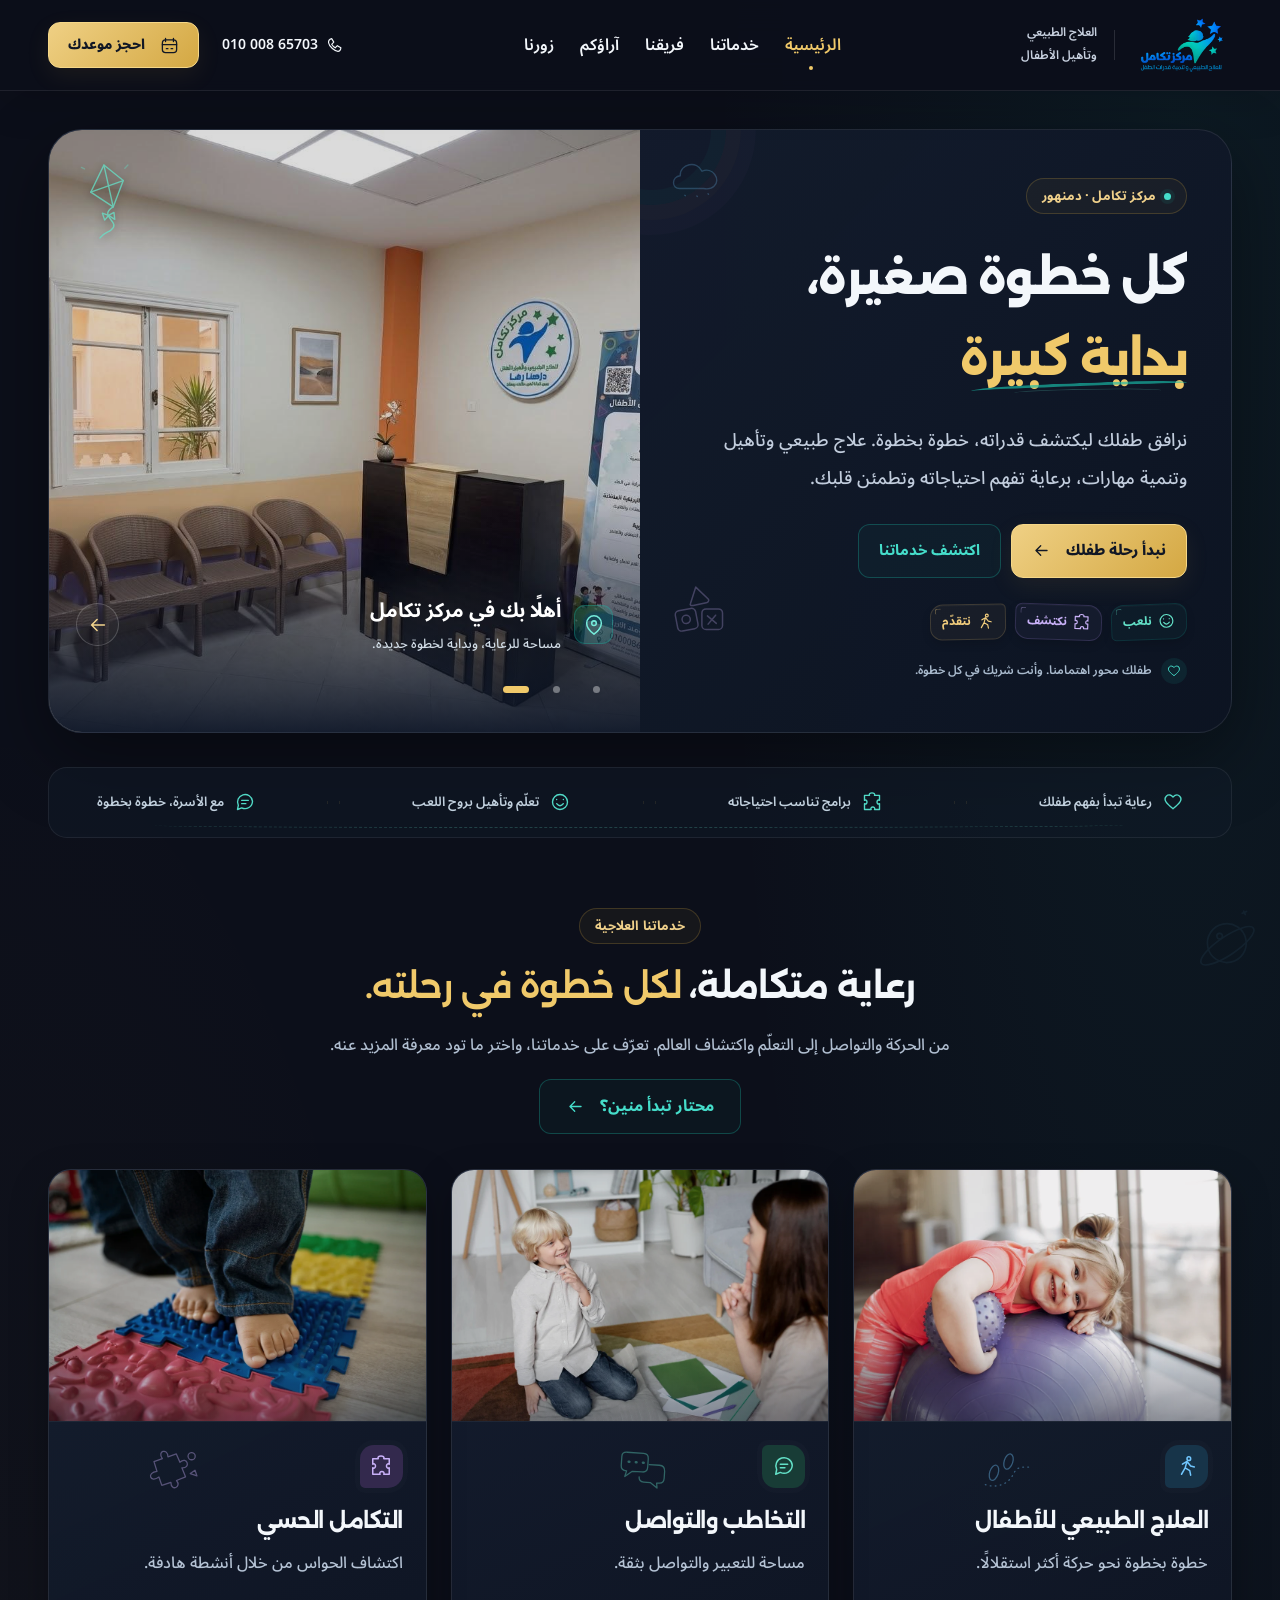
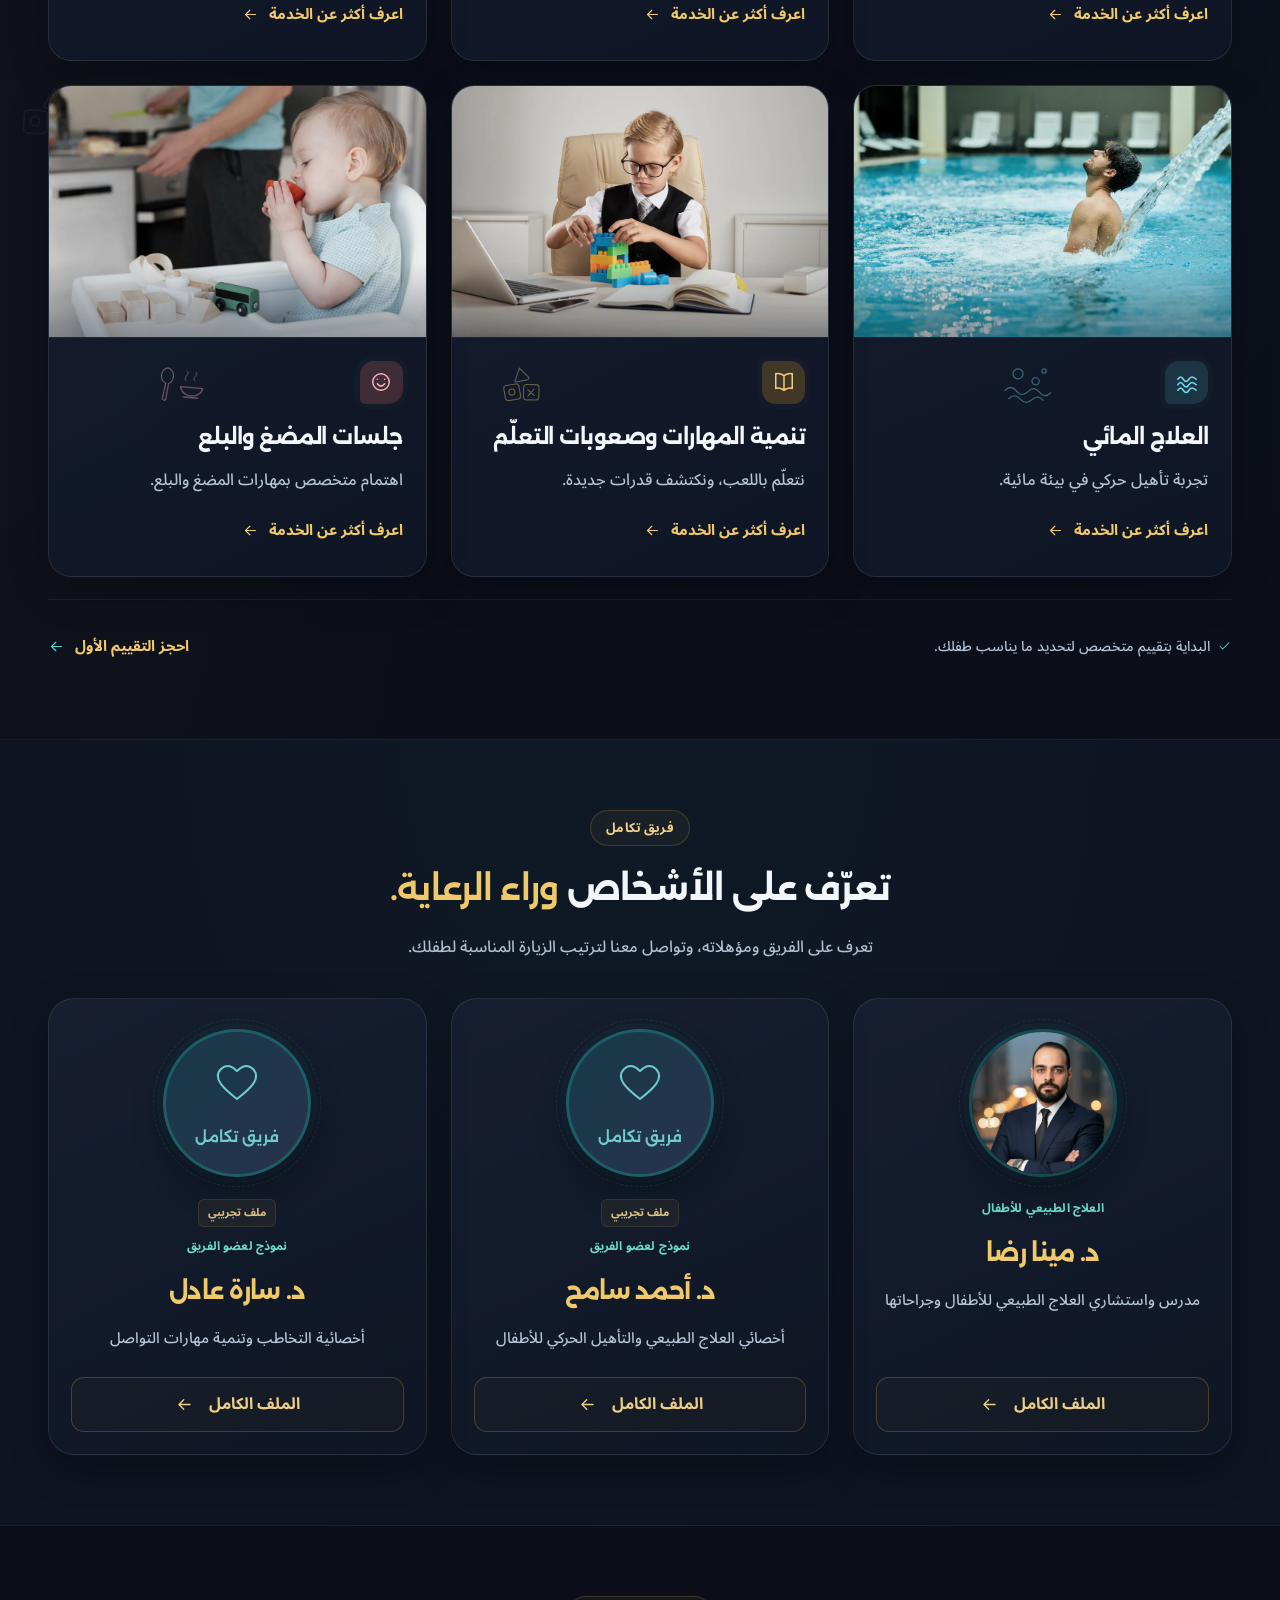
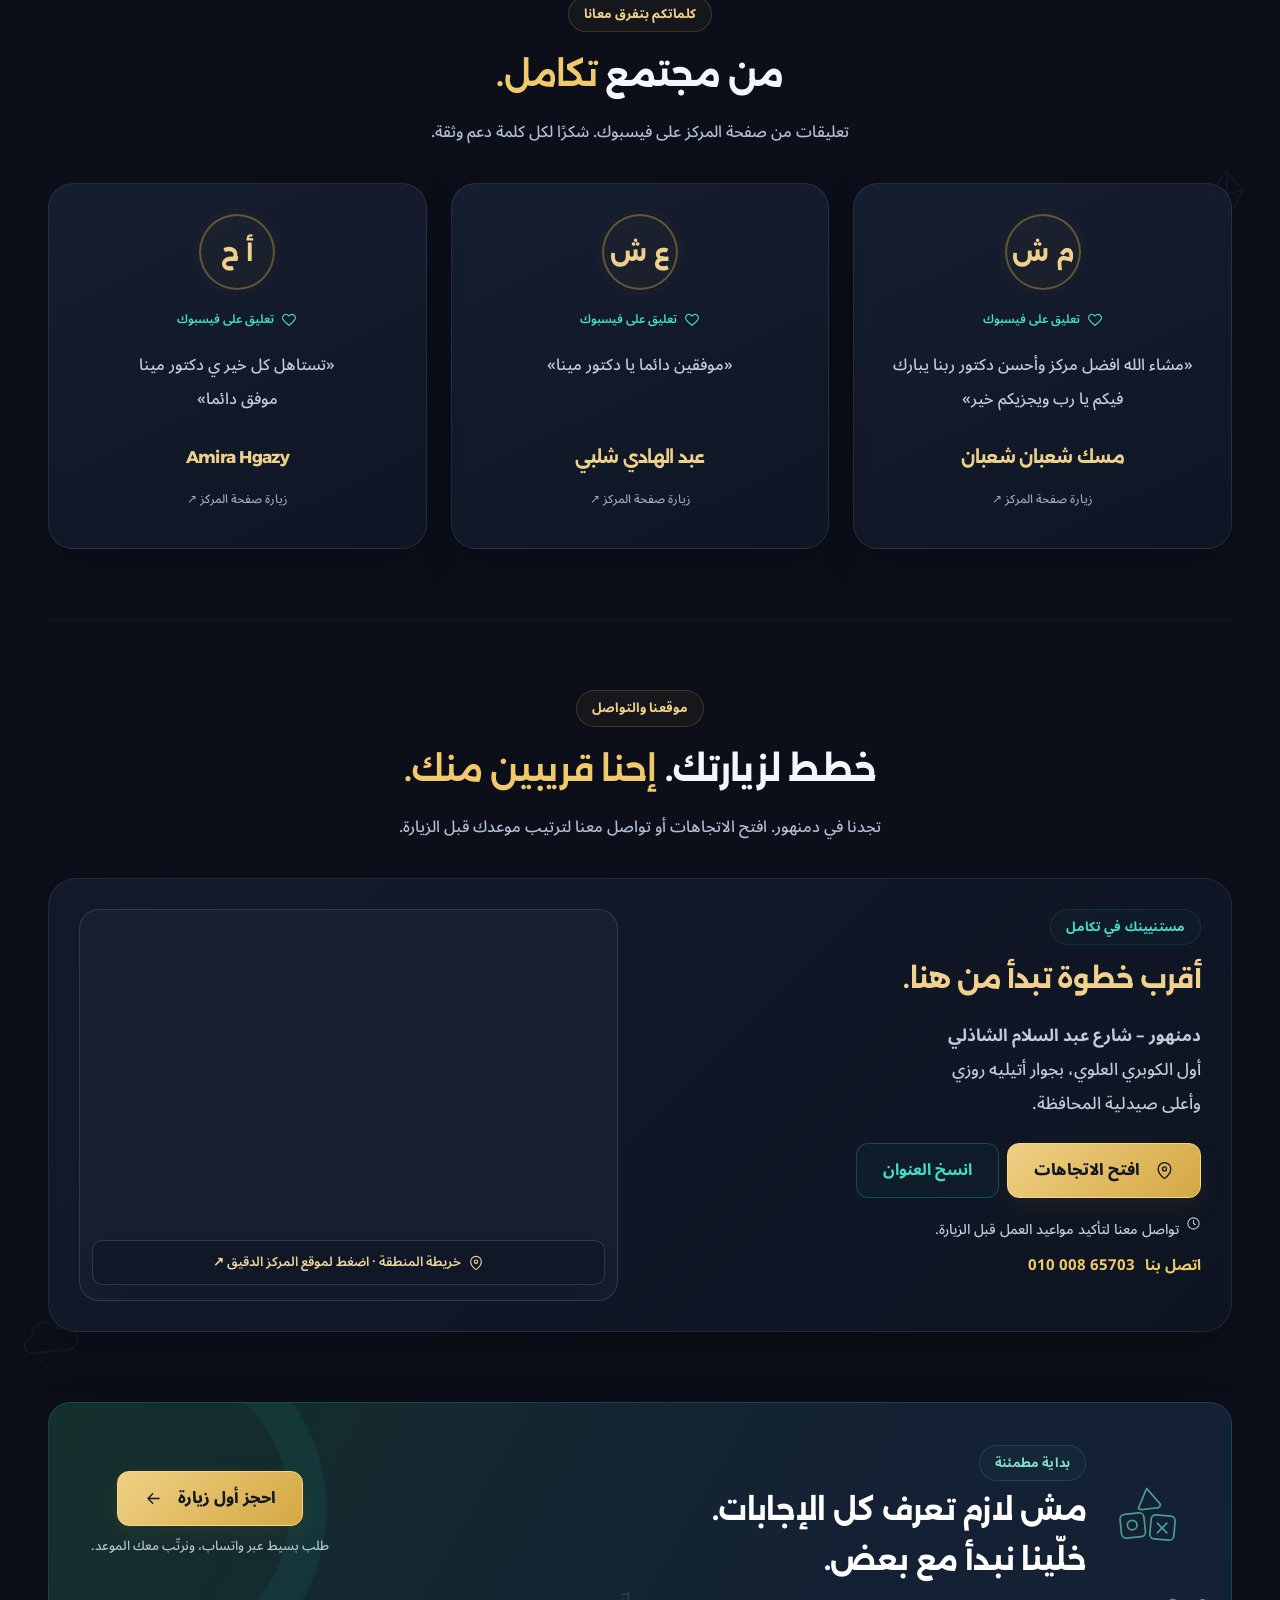
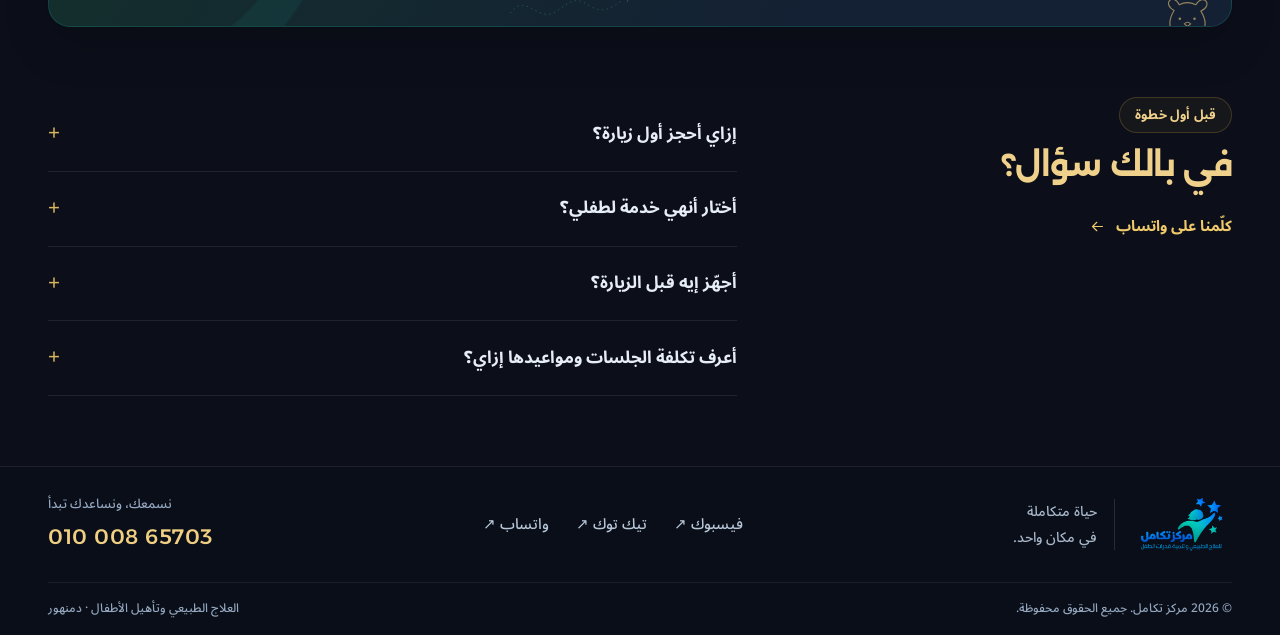
==== commit c3b7809b: "update the website" ====
--- a/index.html
+++ b/index.html
@@ -3,7 +3,7 @@
 <head>
   <meta charset="UTF-8">
   <meta name="viewport" content="width=device-width, initial-scale=1">
-  <meta name="theme-color" content="#ffffff">
+  <meta name="theme-color" content="#0c0f1a">
   <meta name="description" content="مركز تكامل للعلاج الطبيعي وتأهيل الأطفال في دمنهور. تعرّف على خدمات العلاج الطبيعي والتخاطب وتنمية المهارات، وتواصل لحجز موعد مع فريقنا.">
   <title>تكامل | كل خطوة صغيرة، بداية كبيرة</title>
   <link rel="icon" href="favicon.ico" sizes="any">
@@ -30,6 +30,7 @@
   <link rel="preconnect" href="https://fonts.gstatic.com" crossorigin>
   <link href="https://fonts.googleapis.com/css2?family=Alexandria:wght@400;500;600;700;800&family=Noto+Sans+Arabic:wght@400;500;600;700&display=swap" rel="stylesheet">
   <link rel="stylesheet" href="assets/css/style.css">
+  <link rel="stylesheet" href="assets/css/theme.css">
   <script src="assets/js/script.js" defer></script>
 </head>
 <body>
@@ -50,28 +51,45 @@
     <symbol id="i-smile" viewBox="0 0 24 24"><circle cx="12" cy="12" r="9"/><path d="M8 9h.01M16 9h.01M8 14q4 5 8 0"/></symbol>
     <symbol id="i-clock" viewBox="0 0 24 24"><circle cx="12" cy="12" r="9"/><path d="M12 7v5l3 2"/></symbol>
     <symbol id="i-close" viewBox="0 0 24 24"><path d="m6 6 12 12M6 18 18 6"/></symbol>
+
+    <!-- Reusable, decorative-only rounded doodles. No text or interaction. -->
+    <symbol id="d-cloud" viewBox="0 0 80 60"><path d="M19 42C7 43 7 26 19 25c-1-16 23-21 29-6 14-6 26 11 16 20-3 3-8 4-14 3Z"/><path d="m25 51 3 2m13-1 3 2m12-5 2 2" stroke-dasharray="1 6"/></symbol>
+    <symbol id="d-kite" viewBox="0 0 80 110"><path d="m36 8 25 20-13 34L19 43Z"/><path d="m36 8 12 54M19 43l42-15M48 62c-20 12 10 19-2 29-4 4-10 4-15 11"/><path d="m42 73-8-3 3 9 5-6 8 5-1-9Z"/><path d="m11 13-4-2m56 1 4-4" opacity=".5"/></symbol>
+    <symbol id="d-planet" viewBox="0 0 80 80"><circle cx="40" cy="39" r="21"/><ellipse cx="40" cy="42" rx="34" ry="10" transform="rotate(-22 40 42)"/><circle cx="34" cy="30" r="3"/><path d="m65 9 1 4m-3-2 5-1"/></symbol>
+    <symbol id="d-blocks" viewBox="0 0 80 70"><rect x="9" y="34" width="25" height="25" rx="5" transform="rotate(-6 21 46)"/><rect x="40" y="36" width="25" height="25" rx="5" transform="rotate(5 52 48)"/><path d="m28 27 8-19 14 16c1 2-1 4-3 4l-16 2q-5 0-3-3Z"/><circle cx="21" cy="46" r="5"/><path d="m47 44 10 10m0-10-10 10"/></symbol>
+    <symbol id="d-physio" viewBox="0 0 80 60"><ellipse cx="24" cy="34" rx="6" ry="11" transform="rotate(25 24 34)"/><ellipse cx="46" cy="21" rx="6" ry="11" transform="rotate(25 46 21)"/><path d="M10 49c17 8 33 2 40-9s12-9 23-8" stroke-dasharray="1 6"/></symbol>
+    <symbol id="d-speech" viewBox="0 0 80 60"><path d="M8 15q0-6 7-6h23q7 0 7 7v12q0 7-7 7H24l-10 8 2-8q-8 0-8-7Z"/><path d="M47 24h14q8 0 8 8v10q0 7-7 7h-3l1 7-10-7h-9q-7 0-7-7"/><path d="M18 22h1m9 0h1m9 0h1" stroke-width="3.5"/></symbol>
+    <symbol id="d-sensory" viewBox="0 0 80 60"><path d="m13 18 12-3c-7-11 9-15 8-2l12-3 4 12c11-8 15 10 2 8l4 13-13 4c7 10-9 15-8 2l-13 3-3-12C5 48 1 32 16 32Z"/><circle cx="66" cy="15" r="5"/><path d="m62 39 7-4 2 8Z"/></symbol>
+    <symbol id="d-water" viewBox="0 0 80 60"><circle cx="24" cy="16" r="7"/><circle cx="49" cy="25" r="5"/><circle cx="60" cy="10" r="3"/><path d="M7 40q8-9 16 0t16 0 16 0 16 0M13 51q8-8 16 0t16 0 16 0"/></symbol>
+    <symbol id="d-feeding" viewBox="0 0 80 60"><path d="M20 30c-14-6-4-27 5-20 9 7 4 18-1 20l-2 22q-2 4-5 0Z"/><path d="M41 33h31c-1 14-27 17-31 0Zm5 14h20"/><path d="M48 24c-6-6 5-7 1-13m11 12c-5-5 5-7 1-12" opacity=".65"/></symbol>
+    <symbol id="d-journey" viewBox="0 0 240 65"><path d="M8 48c28-41 52 23 87-4 36-29 42-18 61-8s35 12 70-22" stroke-dasharray="1 8"/><path d="m213 15 15-4-3 16"/></symbol>
+    <symbol id="d-bear" viewBox="0 0 80 75"><path d="M19 28C-1 17 18 0 27 19c8-4 18-4 26 0C65 0 81 20 61 29c16 26 0 42-21 42S3 54 19 28Z" fill="var(--raised)"/><circle cx="28" cy="41" r="2" fill="currentColor" stroke="none"/><circle cx="51" cy="41" r="2" fill="currentColor" stroke="none"/><path d="M35 49q5-5 10 0l-5 4Zm5 4v3m-7 0q7 6 14 0"/><path d="m11 62 4-4m50 1 4 4"/></symbol>
   </defs></svg>
 
   <header class="site-header">
     <div class="container header-inner">
       <a class="brand" href="#home" aria-label="تكامل، الرئيسية"><img src="assets/images/logo.webp" alt="شعار مركز تكامل" width="94" height="63"><span class="brand-divider"></span><span class="brand-caption">العلاج الطبيعي<br>وتأهيل الأطفال</span></a>
-      <nav class="desktop-nav" aria-label="القائمة الرئيسية"><a class="active" href="#home">الرئيسية</a><a href="#services">خدماتنا</a><a href="#team">فريقنا</a><a href="#visit">زورنا</a></nav>
+      <nav class="desktop-nav" aria-label="القائمة الرئيسية"><a class="active" href="#home">الرئيسية</a><a href="#services">خدماتنا</a><a href="#team">فريقنا</a><a href="#testimonials">آراؤكم</a><a href="#visit">زورنا</a></nav>
       <div class="header-actions"><a class="phone-link" href="tel:01000865703" aria-label="اتصل بالمركز"><svg><use href="#i-phone"/></svg><span dir="ltr">010 008 65703</span></a><button class="btn btn-primary btn-small" data-book><svg><use href="#i-calendar"/></svg>احجز موعدك</button></div>
     </div>
   </header>
 
-  <main id="main">
+  <main id="main"><div class="playground-sky" aria-hidden="true"><svg class="doodle doodle--sky sky-planet" aria-hidden="true" focusable="false"><use href="#d-planet"/></svg><svg class="doodle doodle--lavender sky-blocks" aria-hidden="true" focusable="false"><use href="#d-blocks"/></svg><svg class="doodle doodle--mint sky-kite" aria-hidden="true" focusable="false"><use href="#d-kite"/></svg><svg class="doodle doodle--sky sky-cloud" aria-hidden="true" focusable="false"><use href="#d-cloud"/></svg></div>
     <section class="hero container" id="home" aria-labelledby="hero-title">
-      <div class="hero-copy">
+      <div class="hero-copy"><div class="playful-orbit" aria-hidden="true"></div><svg class="doodle doodle--sky hero-cloud" aria-hidden="true" focusable="false"><use href="#d-cloud"/></svg><svg class="doodle doodle--lavender hero-blocks" aria-hidden="true" focusable="false"><use href="#d-blocks"/></svg>
         <div class="eyebrow"><span class="status-dot"></span>مركز تكامل · دمنهور</div>
-        <h1 id="hero-title">كل خطوة صغيرة،<br><span class="highlight">بداية كبيرة<span class="hand-line"></span></span><span class="heading-star" aria-hidden="true">✳</span></h1>
+        <h1 id="hero-title">كل خطوة صغيرة،<br><span class="highlight">بداية كبيرة<span class="hand-line"></span></span></h1>
         <p class="hero-description">نرافق طفلك ليكتشف قدراته، خطوة بخطوة. علاج طبيعي وتأهيل وتنمية مهارات، برعاية تفهم احتياجاته وتطمئن قلبك.</p>
         <div class="hero-actions"><button class="btn btn-primary" data-book>نبدأ رحلة طفلك<svg><use href="#i-arrow"/></svg></button><a class="btn btn-outline" href="#services">اكتشف خدماتنا</a></div>
-        <div class="hero-note"><span class="mini-heart"><svg><use href="#i-heart"/></svg></span><span>طفلك محور اهتمامنا. وأنت شريك في كل خطوة.</span></div>
+        <div class="growth-chips" aria-label="نهجنا مع الأطفال"><span><svg><use href="#i-smile"/></svg>نلعب</span><span><svg><use href="#i-puzzle"/></svg>نكتشف</span><span><svg><use href="#i-move"/></svg>نتقدّم</span></div><div class="hero-note"><span class="mini-heart"><svg><use href="#i-heart"/></svg></span><span>طفلك محور اهتمامنا. وأنت شريك في كل خطوة.</span></div>
       </div>
-      <div class="hero-art clinic-hero">
-        <img class="hero-image" src="assets/images/hero.jpeg" alt="استقبال مركز تكامل للعلاج الطبيعي وتأهيل الأطفال في دمنهور" width="1195" height="896" fetchpriority="high">
-        <div class="clinic-caption"><span class="note-icon"><svg><use href="#i-pin"/></svg></span><div><strong>أهلًا بك في مركز تكامل</strong><span>مساحة للرعاية، وبداية لخطوة جديدة.</span></div><a href="#visit" aria-label="موقع المركز"><svg><use href="#i-arrow"/></svg></a></div>
+      <div class="hero-art clinic-hero"><svg class="doodle doodle--mint hero-kite" aria-hidden="true" focusable="false"><use href="#d-kite"/></svg>
+        <div class="hero-slides" aria-label="صور المركز والخدمات">
+        <img class="hero-image" data-hero-slide="0" src="assets/images/hero.jpeg" alt="استقبال مركز تكامل للعلاج الطبيعي وتأهيل الأطفال في دمنهور" width="1195" height="896" fetchpriority="high">
+        <img class="hero-image" data-hero-slide="1" src="assets/images/العلاج الطبيعي للأطفال.webp" alt="صورة توضيحية للعلاج الطبيعي للأطفال" width="1000" height="667" hidden>
+        <img class="hero-image" data-hero-slide="2" src="assets/images/تنمية المهارات وصعوبات التعلّم.webp" alt="صورة توضيحية لتنمية مهارات الأطفال" width="1000" height="667" hidden>
+        </div><div class="hero-slide-controls" role="group" aria-label="اختيار صورة البانر"><button data-hero-dot="0" aria-label="صورة استقبال المركز" aria-pressed="true"></button><button data-hero-dot="1" aria-label="صورة العلاج الطبيعي للأطفال" aria-pressed="false"></button><button data-hero-dot="2" aria-label="صورة تنمية المهارات" aria-pressed="false"></button></div>
+        <div class="clinic-caption"><span class="note-icon"><svg><use href="#i-pin"/></svg></span><div><strong id="hero-caption-title">أهلًا بك في مركز تكامل</strong><span id="hero-caption-text">مساحة للرعاية، وبداية لخطوة جديدة.</span></div><a href="#visit" aria-label="موقع المركز"><svg><use href="#i-arrow"/></svg></a></div>
       </div>
     </section>
 
@@ -94,12 +112,21 @@
       </div>
     </div></section>
 
+    <section class="testimonials-section container page-section" id="testimonials" aria-labelledby="testimonials-title">
+      <div class="section-head"><div><span class="eyebrow">كلماتكم بتفرق معانا</span><h2 id="testimonials-title">من مجتمع <span>تكامل.</span></h2><p class="section-description">تعليقات من صفحة المركز على فيسبوك. شكرًا لكل كلمة دعم وثقة.</p></div></div>
+      <div class="testimonial-grid">
+        <article class="testimonial-card"><div class="testimonial-avatar" aria-hidden="true">م ش</div><span class="feedback-source"><svg><use href="#i-heart"/></svg>تعليق على فيسبوك</span><blockquote>«مشاء الله افضل مركز وأحسن دكتور ربنا يبارك فيكم يا رب ويجزيكم خير»</blockquote><h3>مسك شعبان شعبان</h3><a href="https://www.facebook.com/profile.php?id=100064172256756" target="_blank" rel="noopener noreferrer">زيارة صفحة المركز ↗</a></article>
+        <article class="testimonial-card"><div class="testimonial-avatar" aria-hidden="true">ع ش</div><span class="feedback-source"><svg><use href="#i-heart"/></svg>تعليق على فيسبوك</span><blockquote>«موفقين دائما يا دكتور مينا»</blockquote><h3>عبد الهادي شلبي</h3><a href="https://www.facebook.com/profile.php?id=100064172256756" target="_blank" rel="noopener noreferrer">زيارة صفحة المركز ↗</a></article>
+        <article class="testimonial-card"><div class="testimonial-avatar" aria-hidden="true">أ ح</div><span class="feedback-source"><svg><use href="#i-heart"/></svg>تعليق على فيسبوك</span><blockquote>«تستاهل كل خير ي دكتور مينا<br>موفق دائما»</blockquote><h3>Amira Hgazy</h3><a href="https://www.facebook.com/profile.php?id=100064172256756" target="_blank" rel="noopener noreferrer">زيارة صفحة المركز ↗</a></article>
+      </div>
+    </section>
+
     <section class="visit-section container page-section" id="visit" aria-labelledby="visit-title">
       <div class="section-head"><div><span class="eyebrow">موقعنا والتواصل</span><h2 id="visit-title">خطط لزيارتك. <span>إحنا قريبين منك.</span></h2><p class="section-description">تجدنا في دمنهور. افتح الاتجاهات أو تواصل معنا لترتيب موعدك قبل الزيارة.</p></div></div>
         <div class="visit-layout"><div class="visit-info"><span class="eyebrow">مستنيينك في تكامل</span><h3>أقرب خطوة تبدأ من هنا.</h3><p><strong>دمنهور – شارع عبد السلام الشاذلي</strong><br>أول الكوبري العلوي، بجوار أتيليه روزي<br>وأعلى صيدلية المحافظة.</p><div class="visit-buttons"><a class="btn btn-primary" href="https://share.google/JzSVAIi2ZpPw2nffL" target="_blank" rel="noopener noreferrer"><svg><use href="#i-pin"/></svg>افتح الاتجاهات</a><button class="btn btn-outline" id="copy-address">انسخ العنوان</button></div><p class="small muted"><svg><use href="#i-clock"/></svg>تواصل معنا لتأكيد مواعيد العمل قبل الزيارة.</p><a class="text-button" href="tel:01000865703">اتصل بنا <span dir="ltr">010 008 65703</span></a></div><div class="map-shell"><iframe id="area-map" title="خريطة منطقة شارع عبد السلام الشاذلي في دمنهور" src="https://maps.google.com/maps?q=%D8%B4%D8%A7%D8%B1%D8%B9%20%D8%B9%D8%A8%D8%AF%20%D8%A7%D9%84%D8%B3%D9%84%D8%A7%D9%85%20%D8%A7%D9%84%D8%B4%D8%A7%D8%B0%D9%84%D9%8A%20%D8%AF%D9%85%D9%86%D9%87%D9%88%D8%B1&output=embed" loading="lazy" referrerpolicy="no-referrer-when-downgrade"></iframe><a href="https://share.google/JzSVAIi2ZpPw2nffL" target="_blank" rel="noopener noreferrer" class="map-label"><svg><use href="#i-pin"/></svg>خريطة المنطقة · اضغط لموقع المركز الدقيق ↗</a></div></div>
     </section>
 
-    <section class="start-banner container" aria-labelledby="start-title"><div class="banner-mark" aria-hidden="true">✳</div><div><span class="eyebrow">بداية مطمئنة</span><h2 id="start-title">مش لازم تعرف كل الإجابات.<br>خلّينا نبدأ مع بعض.</h2></div><div class="banner-action"><button class="btn btn-primary" data-book>احجز أول زيارة <svg><use href="#i-arrow"/></svg></button><span>طلب بسيط عبر واتساب، ونرتّب معك الموعد.</span></div></section>
+    <section class="start-banner container" aria-labelledby="start-title"><svg class="doodle doodle--mint cta-journey" aria-hidden="true" focusable="false"><use href="#d-journey"/></svg><svg class="doodle doodle--yellow cta-peek" aria-hidden="true" focusable="false"><use href="#d-bear"/></svg><div class="banner-mark" aria-hidden="true"><svg class="doodle doodle--mint" aria-hidden="true" focusable="false"><use href="#d-blocks"/></svg></div><div><span class="eyebrow">بداية مطمئنة</span><h2 id="start-title">مش لازم تعرف كل الإجابات.<br>خلّينا نبدأ مع بعض.</h2></div><div class="banner-action"><button class="btn btn-primary" data-book>احجز أول زيارة <svg><use href="#i-arrow"/></svg></button><span>طلب بسيط عبر واتساب، ونرتّب معك الموعد.</span></div></section>
 
     <section class="faq container" aria-labelledby="faq-title"><div class="faq-heading"><span class="eyebrow">قبل أول خطوة</span><h2 id="faq-title">في بالك سؤال؟</h2><a href="https://wa.me/201068681114" target="_blank" rel="noopener noreferrer" class="text-button">كلّمنا على واتساب <svg><use href="#i-arrow"/></svg></a></div><div class="faq-items"><details><summary>إزاي أحجز أول زيارة؟<span>+</span></summary><p>اضغط «احجز موعدك»، واختر الخدمة والموعد المفضّل. هنجهّز لك رسالة ترسلها عبر واتساب، وفريق المركز يتواصل معك لتأكيد الموعد. الطلب لا يعني تأكيد الحجز.</p></details><details><summary>أختار أنهي خدمة لطفلي؟<span>+</span></summary><p>لو مش متأكد، اختار «تقييم أولي / أحتاج مساعدة في الاختيار». التقييم المتخصص هو اللي يحدد الخدمة والبرنامج المناسبين لطفلك.</p></details><details><summary>أجهّز إيه قبل الزيارة؟<span>+</span></summary><p>اسأل فريق المركز عن المطلوب عند تأكيد الحجز، وخد معك أي تقارير أو تقييمات سابقة متاحة، وأسئلتك عن طفلك.</p></details><details><summary>أعرف تكلفة الجلسات ومواعيدها إزاي؟<span>+</span></summary><p>تواصل معنا لمعرفة الأسعار والمواعيد المتاحة للخدمة المطلوبة. تفاصيل البرنامج وعدد الجلسات تُناقَش بعد التقييم.</p></details></div></section>
   </main>
--- a/assets/css/theme.css
+++ b/assets/css/theme.css
@@ -0,0 +1,320 @@
+/* Takامل: midnight, warm gold and playful teal.
+   Palette and framed/circular card treatment follow the supplied clinic reference. */
+:root{color-scheme:dark;--gold:#d4a843;--gold-light:#f0c96a;--blue:#f0c96a;--blue-deep:#e2b54e;--teal:#45ddca;--ink:#f3f7fb;--muted:#b0bed0;--line:#ffffff15;--ice:#1a293b;--mint:#143633;--white:#fff;--night:#0c0f1a;--surface:#111725;--raised:#172033}
+body{background:var(--night);background-image:radial-gradient(ellipse at 92% 3%,#18bba712,transparent 28%),radial-gradient(ellipse at 0 35%,#d4a84307,transparent 25%);color:var(--ink)}
+::selection{background:#d4a84355;color:white}
+.site-header{background:#0c0f1aed;border-bottom:1px solid var(--line);box-shadow:0 12px 40px #0002}
+.brand img{background:transparent;border-radius:0;padding:4px;width:100px;height:65px}.brand-caption{color:#c7d0df}.brand-divider{background:#ffffff20}
+.desktop-nav a:hover,.desktop-nav .active,.phone-link:hover{color:var(--gold-light)}
+.btn-primary,.dock-book{background:linear-gradient(135deg,#efd084,#d4a843);color:#111725;border:1px solid #f5d788;font-weight:800;box-shadow:0 8px 24px #d4a84316}
+.btn-primary:hover,.dock-book:hover{background:linear-gradient(135deg,#ffe4a1,#dfb754);color:#111725;box-shadow:0 12px 30px #d4a84327}
+.btn-outline{color:var(--teal);background:#18bba70b;border:1px solid #18bba74d}
+.btn-outline:hover{background:#18bba719;border-color:#45ddca;color:#79f5e3}
+.eyebrow{display:inline-flex;background:#d4a8430d;border:1px solid #d4a84338;color:#f0d18b;padding:6px 15px;border-radius:30px;font-size:13px;font-weight:700;line-height:1.7}
+.text-button{color:var(--gold-light)}.text-button:hover{color:#ffe6a5}.status-dot{background:var(--teal);box-shadow:0 0 0 4px #18bba718}
+.hero.container{position:relative;width:min(1224px,calc(100% - 96px));padding:0;margin-top:38px;margin-bottom:34px;gap:0;grid-template-columns:1fr 1fr;border:1px solid #ffffff16;border-radius:34px;background:linear-gradient(135deg,#172033f0,#0d1422ed);overflow:hidden;box-shadow:0 24px 72px #0006;isolation:isolate}
+.hero-copy{padding:48px 44px;position:relative;min-width:0;overflow:hidden}
+.hero h1{font-size:clamp(36px,3.6vw,51px);line-height:1.75;letter-spacing:-1.5px;margin:24px 0 23px;font-weight:800}
+.hero .highlight{color:var(--gold-light)}.hand-line{border-color:#18bba7aa;bottom:-5px}
+.hero-description{font-size:18px;line-height:2.1;color:#c1ccdc;position:relative}
+.hero-actions{margin-top:26px;gap:10px}.hero-actions .btn{font-size:15px;padding-inline:20px}
+.hero-note{color:#a9bacd;font-size:12px;margin-top:18px}.mini-heart{background:#18bba719;color:var(--teal)}
+.clinic-hero{height:100%;min-height:600px;align-self:stretch;border-radius:0;background:#121c2a;position:relative;overflow:hidden}
+.clinic-hero .hero-image{width:100%;height:100%;object-fit:cover;object-position:60% center;border-radius:0;filter:brightness(.86) saturate(.95)}
+.hero-slides{position:absolute;inset:0}.hero-slides img{position:absolute;inset:0}
+.clinic-caption{border-radius:0;padding:90px 27px 75px;background:linear-gradient(transparent,#0b1426ef);gap:13px}
+.clinic-caption strong{color:white;font-size:20px}.clinic-caption span:not(.note-icon){color:#d0dbe5;font-size:13px}.clinic-caption .note-icon{background:#18bba72a;color:#76ecdb;border:1px solid #18bba74d}
+.clinic-caption a{background:#ffffff08;border-color:#ffffff30;color:#f3d58d}
+.hero-slide-controls{position:absolute;bottom:20px;right:25px;z-index:2;display:flex;direction:ltr;gap:2px}
+.hero-slide-controls button{display:grid;place-items:center;width:38px;height:44px}.hero-slide-controls button:after{content:'';width:7px;height:7px;border-radius:20px;background:#ffffff60;transition:width .2s,background .2s}.hero-slide-controls button[aria-pressed=true]:after{width:26px;background:#f0c96a}
+.growth-chips{display:flex;gap:9px;align-items:center;flex-wrap:wrap;margin-top:26px}
+.growth-chips>span{display:flex;align-items:center;gap:6px;font-size:12px;font-weight:700;border:1px solid #18bba726;border-radius:12px 12px 12px 4px;padding:6px 11px;background:#18bba70a;color:#70e4d3;transform:rotate(-2deg)}
+.growth-chips>span:nth-child(2){color:#c4b2f3;border-color:#ac8cea30;background:#ac8cea0c;transform:rotate(2deg)}.growth-chips>span:nth-child(3){color:#f1c582;border-color:#e3b87030;background:#e3b8700c;transform:rotate(-1deg)}.growth-chips svg{width:17px;height:17px}
+.playful-orbit{position:absolute;width:150px;height:150px;border:15px solid #18bba70a;border-radius:50%;left:-64px;top:-75px;box-shadow:0 0 0 15px #d4a84306,0 0 0 30px #a58ada06;pointer-events:none;z-index:-1}
+.care-strip{border:1px solid #ffffff12;border-radius:19px;background:#111b2980;padding:23px 16px;gap:14px}.care-strip>div{font-size:13px;color:#c1d0dd}.care-strip svg{color:#51d9c6}.strip-separator{background:#ffffff13}
+.page-section{padding-block:70px}.section-head{text-align:center;justify-content:center;flex-direction:column;gap:18px;margin-bottom:35px}.section-head>div{display:flex;flex-direction:column;align-items:center}.section-head .eyebrow{margin-bottom:14px}.section-head h2{font-size:34px;line-height:1.7}.section-head h2 span{color:var(--gold-light)}.section-description{color:var(--muted);font-size:16px;max-width:760px;line-height:2;margin-top:13px}
+.service-card{background:linear-gradient(155deg,#172033eb,#0f1624f5);border:1px solid #ffffff17;box-shadow:0 14px 38px #0004;border-radius:23px}
+.service-card:hover{border-color:#18bba74d;box-shadow:0 18px 42px #0005;transform:translateY(-4px)}
+.service-photo-button{position:relative;border-bottom:1px solid #ffffff0d}.service-photo-button:after{content:'';position:absolute;inset:0;background:linear-gradient(transparent 70%,#10182766);pointer-events:none}
+.service-photo-button img{background:#162132;filter:saturate(.85) brightness(.94)}
+.service-card-body{padding:23px}.service-card h3{color:#f3f7fb;font-size:21px}.service-card p{color:#b4c2d4;font-size:16px}
+.service-card-icon{color:var(--card-color);background:var(--card-bg);box-shadow:0 0 0 5px #ffffff03;border-radius:13px 13px 13px 4px}
+.service-card:nth-child(1){--card-color:#71c7ff!important;--card-bg:#173449!important}.service-card:nth-child(2){--card-color:#63e0c7!important;--card-bg:#183c36!important}.service-card:nth-child(3){--card-color:#c8b0f7!important;--card-bg:#33294d!important}.service-card:nth-child(4){--card-color:#76daf0!important;--card-bg:#1c3545!important}.service-card:nth-child(5){--card-color:#f0cc7c!important;--card-bg:#413727!important}.service-card:nth-child(6){--card-color:#f2b1bb!important;--card-bg:#402c37!important}
+.service-footer{border-top:1px solid #ffffff10;margin-top:22px}.service-footer>span{color:#b4c2d4}.service-footer svg{color:var(--teal)}
+.team-section{background:radial-gradient(ellipse at 50% 0,#18bba709,transparent 65%),#0e1421;border-block:1px solid #ffffff0c}
+.doctor-card{background:linear-gradient(155deg,#172033eb,#0f1624f5);border:1px solid #ffffff17;border-radius:26px;padding:30px 22px 22px;box-shadow:0 14px 38px #0004;align-items:center;text-align:center}
+.doctor-card:hover{border-color:#18bba74a}
+.team-grid .doctor-photo,.team-grid .doctor-placeholder{width:148px;height:148px;border-radius:50%;border:3px solid #18bba74d;box-shadow:0 14px 32px #0005,0 0 0 6px #18bba70b;margin:0 auto 22px;flex-shrink:0}
+.team-grid .doctor-photo{object-fit:cover;object-position:50% 18%}.team-grid .doctor-placeholder{background:linear-gradient(130deg,#19394a,#26334c);color:#70ccca}.doctor-placeholder>svg{width:48px;height:48px}.doctor-placeholder>span{font-size:15px}
+.doctor-card-body{padding:0;align-items:center;width:100%}.doctor-card .eyebrow{border:0;background:none;padding:0;color:#69d8c8;font-size:12px}.doctor-card h3{color:var(--gold-light);font-size:24px;margin:12px 0}.doctor-card p{color:#b6c5d7;font-size:15px;line-height:1.9;margin-bottom:24px}.doctor-card .btn{border-color:#d4a84345;color:#edce87;background:#d4a84308;border-radius:13px}
+.sample-label{background:#d4a84310;color:#dcbf82;border:1px solid #d4a84322;font-size:11px}
+.team-carousel-arrow{background:#172033;border-color:#ffffff20;color:var(--gold-light)}.team-carousel-dots button:after{background:#475469}.team-carousel-dots button[aria-current=true]:after{background:var(--gold-light)}
+.testimonial-grid{display:grid;grid-template-columns:repeat(3,minmax(0,1fr));gap:24px}
+.testimonial-card{display:flex;flex-direction:column;align-items:center;text-align:center;min-width:0;padding:30px 25px;border:1px solid #ffffff17;border-radius:25px;background:linear-gradient(155deg,#172033ed,#0f1624f5);box-shadow:0 14px 38px #0003}
+.testimonial-avatar{display:grid;place-items:center;width:76px;height:76px;border-radius:50%;border:2px solid #d4a84366;background:#d4a8430b;color:#f0d18b;font:700 25px var(--heading);box-shadow:0 0 0 6px #d4a84305;margin-bottom:19px}
+.feedback-source{display:flex;align-items:center;gap:7px;color:var(--teal);font-size:12px;font-weight:600}.feedback-source svg{width:16px;height:16px}
+.testimonial-card blockquote{font-size:16px;font-weight:500;line-height:2.1;color:#c1cede;margin:18px 0 26px;flex:1}
+.testimonial-card h3{font-size:17px;color:#efd088;margin:0 0 8px}.testimonial-card a{font-size:12px;color:#96aabf;padding:8px}.testimonial-card a:hover{color:var(--teal)}
+.visit-section{border-top:1px solid #ffffff0d}.visit-layout{padding:30px;border:1px solid #ffffff14;border-radius:28px;background:linear-gradient(135deg,#172033aa,#0f1624cc);box-shadow:0 18px 50px #0003}
+.visit-info h3{color:#f1d18b}.visit-info p{color:#bfccdc}.visit-info .eyebrow{color:var(--teal);background:#18bba708;border-color:#18bba728}.map-shell{border-color:#ffffff1c;background:#172033}.map-label{background:#101827f2;border:1px solid #ffffff24;color:#efd59d;box-shadow:0 10px 30px #0005}
+.start-banner{border:1px solid #18bba732;background:linear-gradient(120deg,#14302c,#142034 70%);box-shadow:0 18px 45px #0003}.start-banner:after{border-color:#18bba715;box-shadow:0 0 0 35px #18bba705,0 0 0 36px #18bba710}.start-banner h2{color:white}.start-banner .eyebrow{color:#81dfcb;border-color:#18bba737;background:#18bba70b}.banner-mark{color:#55cbbb}.banner-action>span{color:#b1c4d2}
+.faq-items details{border-bottom-color:#ffffff16}.faq-items summary{color:#e6edf6}.faq-items summary span{color:#d8b65d}.faq-items details p{color:#b4c2d4}.faq-heading h2{color:#f0d18b}
+.site-footer{background:#090e18;border-top:1px solid #ffffff13}.footer-slogan{color:#a7b7c9;border-color:#ffffff20}.footer-social{color:#b8c7d8}.footer-phone small,.footer-bottom{color:#94a7bf}.footer-phone strong{color:#f0cf82}.footer-bottom{border-color:#ffffff12}
+.mobile-dock{background:#0d1422f5;border-color:#ffffff20;box-shadow:0 -8px 28px #0004}.dock-item{color:#b5c5d9}.dock-item:hover{color:var(--gold-light)}
+dialog{color-scheme:dark;background:linear-gradient(145deg,#182336,#101725);border-color:#ffffff26;color:#f3f7fb;box-shadow:0 25px 100px #0009}dialog::backdrop{background:#040813bc}
+.close-dialog{background:#ffffff0a;color:#c5d3e2;border:1px solid #ffffff15}.close-dialog:hover{background:#ffffff18}
+input,select{color-scheme:dark;background:#101a2a;color:#ecf2fa;border-color:#ffffff23}input::placeholder{color:#93a5bc}label{color:#d7e2ef}
+.form-note{background:#18bba70b;color:#b5d8d7;border:1px solid #18bba71f}.privacy-note,.booking-phone{color:#a4b5ca}.booking-phone{border-color:#ffffff16}
+.review-card{background:#0f1929;border-color:#ffffff1c}.review-row strong{color:#f0dfb7}.review-row span{color:#a5b9d1}
+.detail-icon{background:#183633;color:#71dfca}#service-detail p,#service-detail .detail-note,.muted{color:#b8c7da}#service-detail .detail-tags span{background:#d4a84310;color:#eacf93;border:1px solid #d4a84322}
+.guide-options button{border-color:#ffffff20;background:#ffffff03}.guide-options button:hover{background:#18bba70c;border-color:#18bba74d}.credentials{color:#c3d0df}.credentials svg{background:#18bba719;color:var(--teal)}.doctor-dialog-photo{border:2px solid #18bba760}
+.toast{background:#20374a;color:white;border:1px solid #18bba740}.noscript-message{background:#2b2417;color:white}
+@media(max-width:1100px){.hero.container{width:calc(100% - 56px)}.hero-copy{padding:34px 28px}.hero h1{font-size:37px}.hero-description{font-size:17px}.hero-actions .btn{font-size:13px;padding-inline:16px}.clinic-hero{min-height:570px}.care-strip>div{font-size:12px}.section-head h2{font-size:30px}.desktop-nav{gap:17px;font-size:14px}.phone-link{display:none}}
+@media(max-width:900px) and (min-width:761px){.hero.container{grid-template-columns:1fr 1fr}.hero-copy{padding:28px 23px}.hero h1{font-size:32px}.hero-description{font-size:16px}.hero-actions{flex-direction:column;align-items:stretch}.hero-note{font-size:11px}.growth-chips{gap:6px}.growth-chips>span{font-size:11px;padding:5px 9px}.testimonial-grid{gap:14px}.testimonial-card{padding:24px 18px}.visit-layout{grid-template-columns:1fr}.team-grid{grid-template-columns:repeat(3,minmax(0,1fr))}.doctor-card{padding:25px 15px}.team-grid .doctor-photo,.team-grid .doctor-placeholder{width:115px;height:115px}.doctor-card h3{font-size:19px}.doctor-card p{font-size:13px}.doctor-card .btn{font-size:13px}}
+@media(max-width:760px){
+ .hero.container{width:calc(100% - 28px);margin-top:20px;margin-bottom:24px;border-radius:25px;grid-template-columns:1fr;gap:0;display:flex;flex-direction:column}
+ .clinic-hero{order:-1;width:100%;height:285px;min-height:0;border-radius:0;margin:0;flex-shrink:0}.clinic-hero .hero-image{object-position:center 58%}
+ .clinic-caption{padding:55px 19px 52px}.clinic-caption strong{font-size:16px}.clinic-caption span:not(.note-icon){font-size:12px}.hero-slide-controls{bottom:5px;right:14px}
+ .hero-copy{padding:27px 23px 28px;max-width:none;width:100%}.hero h1{font-size:clamp(29px,7.8vw,42px);line-height:1.75;margin:17px 0 21px}.hero .eyebrow{font-size:11px;padding:5px 11px}.hero-description{font-size:16px;line-height:2}
+ .hero-actions{gap:9px;margin-top:22px}.hero-actions .btn{font-size:13px;padding:10px 15px;min-height:48px}.growth-chips{gap:8px;margin-top:23px}.growth-chips>span{font-size:12px}.hero-note{font-size:11px;margin-top:18px}
+ .care-strip{padding:19px 13px;border-radius:17px;gap:16px 8px}.care-strip>div{font-size:11px}.care-strip svg{width:17px;height:17px;margin-top:3px}
+ .page-section{padding-block:48px}.section-head{align-items:center;gap:16px;margin-bottom:26px}.section-head h2{font-size:27px;line-height:1.8}.section-head h2 span{font-size:inherit}.section-head .eyebrow{font-size:12px;margin-bottom:10px}.section-description{font-size:15px;line-height:2}
+ .service-grid{grid-template-columns:repeat(2,minmax(0,1fr));gap:12px}.service-card{border-radius:17px}.service-card-body{padding:15px 12px}.service-card h3{font-size:15px;line-height:1.8}.service-card p{font-size:13px;line-height:1.9}.service-card .text-button{font-size:12px}.service-card-icon{width:33px;height:33px;border-radius:10px 10px 10px 4px;box-shadow:none}
+ .service-footer>span{font-size:13px}.service-footer .text-button{font-size:13px}.service-photo-button img{object-fit:contain;background:#162132}
+ .team-grid .doctor-card{padding:28px 22px 22px}.team-grid .doctor-photo,.team-grid .doctor-placeholder{width:135px;height:135px;margin-bottom:20px}.team-grid .doctor-card-body{padding:0}.team-grid .doctor-card h3{font-size:23px}.team-grid .doctor-card p{font-size:15px}.doctor-card .eyebrow{font-size:12px}.team-swipe-hint{color:#91abc2}
+ .testimonial-grid{display:grid;grid-auto-flow:column;grid-auto-columns:calc(100% - 25px);grid-template-columns:none;gap:14px;overflow-x:auto;scroll-snap-type:x mandatory;scrollbar-width:thin;scrollbar-color:#d4a84366 transparent;padding-bottom:15px}.testimonial-card{scroll-snap-align:start;padding:25px 21px}.testimonial-card blockquote{font-size:15px}.testimonial-card h3{font-size:17px}
+ .visit-layout{padding:21px 17px;border-radius:22px;gap:24px}.visit-info h3{font-size:22px}.visit-info p{font-size:15px}.visit-info .small{font-size:12px!important}.visit-buttons .btn{font-size:13px;padding-inline:13px}.map-shell,.map-shell iframe{min-height:290px}.map-label{font-size:11px}
+ .start-banner{padding:26px 22px}.start-banner h2{font-size:22px}.banner-action>span{font-size:12px}.faq-heading h2{font-size:28px}.faq-items summary{font-size:16px}.faq-items details p{font-size:15px}
+ .brand img{width:86px;height:55px;border-radius:0}.btn-small{font-size:13px}.footer-top .brand img{width:80px;height:54px}.footer-bottom{font-size:10px}
+ .dialog-shell h2{font-size:25px}.dialog-shell>.eyebrow{font-size:11px;max-width:calc(100% - 34px);padding:5px 10px}.doctor-card .btn{font-size:14px}.sample-label{font-size:11px}
+}
+@media(max-width:359px){.hero-copy{padding-inline:18px}.hero h1{font-size:28px}.hero-actions .btn{font-size:12px;padding-inline:12px}.growth-chips{gap:6px}.growth-chips>span{font-size:11px;padding:5px 9px}.clinic-hero{height:250px}.service-grid{gap:9px}.service-card-body{padding:13px 10px}.service-card h3{font-size:14px}.service-card p{font-size:12px}.service-card .text-button{font-size:11px}.care-strip{grid-template-columns:1fr 1fr}.care-strip>div{font-size:10px}.section-head h2{font-size:25px}}
+@media(prefers-reduced-motion:reduce){.hero-slide-controls button:after{transition:none}.growth-chips>span{transform:none}}
+
+/* ==================================================
+   CHILD-FRIENDLY VISUAL SYSTEM
+   Decorative only: no typography, layout or interaction changes.
+   ================================================== */
+
+/* Accent palette — supporting the existing gold/teal identity. */
+:root {
+  --kid-sky: #71c7ff;
+  --kid-mint: #63e0c7;
+  --kid-lavender: #c8b0f7;
+  --kid-yellow: #f0cc7c;
+  --kid-pink: #f2b1bb;
+  --kid-coral: #ff9e8f;
+  --doodle-stroke: 1.8;
+  --doodle-background-opacity: .06;
+}
+
+/* Doodles — one rounded SVG language, always inert and outside text. */
+.doodle {
+  display: block;
+  width: 80px;
+  height: 70px;
+  fill: none;
+  stroke: currentColor;
+  stroke-width: var(--doodle-stroke);
+  stroke-linecap: round;
+  stroke-linejoin: round;
+  pointer-events: none;
+  user-select: none;
+}
+.doodle--sky { color: var(--kid-sky); }
+.doodle--mint { color: var(--kid-mint); }
+.doodle--lavender { color: var(--kid-lavender); }
+.doodle--yellow { color: var(--kid-yellow); }
+#main { position: relative; isolation: isolate; }
+.playground-sky {
+  position: absolute;
+  inset: 0;
+  overflow: hidden;
+  pointer-events: none;
+  z-index: -1;
+}
+.playground-sky .doodle {
+  position: absolute;
+  width: 74px;
+  height: 88px;
+  opacity: var(--doodle-background-opacity);
+}
+.sky-planet { top: 15%; right: 16px; transform: rotate(-12deg); }
+.sky-blocks { top: 30%; left: 17px; transform: rotate(9deg); }
+.sky-kite { top: 63%; right: 20px; transform: rotate(10deg); }
+.sky-cloud { top: 85%; left: 15px; transform: rotate(-6deg); }
+
+/* Hero playful elements — a tiny kite in the photo and a cloud in spare space. */
+.hero-kite {
+  position: absolute;
+  top: 26px;
+  left: 27px;
+  width: 62px;
+  height: 91px;
+  opacity: .75;
+  filter: drop-shadow(0 2px 4px #0c0f1a80);
+  z-index: 1;
+  animation: doodle-float 11s ease-in-out infinite;
+}
+.hero-cloud {
+  position: absolute;
+  top: 27px;
+  left: 24px;
+  width: 64px;
+  height: 45px;
+  opacity: .24;
+}
+.hero-blocks {
+  position: absolute;
+  bottom: 94px;
+  left: 28px;
+  width: 66px;
+  height: 58px;
+  opacity: .28;
+  transform: rotate(-5deg);
+}
+.hand-line {
+  border-radius: 50% 40% 35% 55%;
+  transform: rotate(-2deg);
+}
+.hand-line::after {
+  content: '';
+  position: absolute;
+  top: 3px;
+  right: 12%;
+  width: 68%;
+  height: 5px;
+  border-top: 1px solid var(--kid-mint);
+  border-radius: 50%;
+  opacity: .24;
+  transform: rotate(1deg);
+}
+
+/* Sticker chips — soft paper corners and a small folded edge. */
+.growth-chips > span {
+  position: relative;
+  border-radius: 13px 11px 14px 5px;
+  box-shadow: 0 4px 9px #0002, inset 0 1px 0 #ffffff08;
+  transition: transform .25s ease, box-shadow .25s ease;
+}
+.growth-chips > span::after {
+  content: '';
+  position: absolute;
+  width: 5px;
+  height: 5px;
+  top: 3px;
+  left: 4px;
+  border-top: 1px solid currentColor;
+  border-left: 1px solid currentColor;
+  border-radius: 3px 0 0;
+  opacity: .35;
+}
+.growth-chips > span:nth-child(1) { color: var(--kid-mint); }
+.growth-chips > span:nth-child(2) { color: var(--kid-lavender); border-radius: 7px 14px 12px 13px; }
+.growth-chips > span:nth-child(3) { color: var(--kid-yellow); border-radius: 13px 5px 13px 12px; }
+@media (hover: hover) {
+  .growth-chips > span:hover {
+    transform: translateY(-2px) rotate(0deg);
+    box-shadow: 0 6px 12px #0003;
+  }
+}
+
+/* Service motifs — same line language, one activity per service ID. */
+.service-card-body { position: relative; }
+.service-motif {
+  position: absolute;
+  top: 25px;
+  left: 21px;
+  width: 64px;
+  height: 43px;
+  color: var(--card-color);
+  opacity: .38;
+}
+#service-physio .service-motif { transform: rotate(-7deg); }
+#service-speech .service-motif { transform: rotate(4deg); }
+#service-sensory .service-motif { transform: rotate(-5deg); }
+#service-water .service-motif { transform: rotate(3deg); }
+#service-learning .service-motif { transform: rotate(-4deg); }
+#service-feeding .service-motif { transform: rotate(5deg); }
+.service-card-icon { border-radius: 14px 12px 15px 5px; }
+#service-speech .service-card-icon,
+#service-learning .service-card-icon { border-radius: 6px 15px 12px 14px; }
+
+/* Care journey — a quiet path beneath the four unchanged labels. */
+.care-strip { position: relative; }
+.care-strip::after {
+  content: '';
+  position: absolute;
+  bottom: 9px;
+  left: 9%;
+  right: 9%;
+  height: 5px;
+  border-bottom: 1px dashed var(--kid-mint);
+  border-radius: 0 0 50% 40%;
+  opacity: .22;
+  pointer-events: none;
+}
+.care-strip .strip-separator {
+  width: 1px;
+  height: 3px;
+  flex-shrink: 0;
+  box-shadow: -6px 0 0 #f0c96a44, 6px 0 0 #f0c96a44;
+  background: radial-gradient(circle, var(--gold-light) 1px, transparent 1.5px) left center / 7px 3px repeat-x;
+  opacity: .35;
+}
+
+/* Team subtle accents — retain serious portraits and clean hierarchy. */
+.team-grid .doctor-photo,
+.team-grid .doctor-placeholder {
+  outline: 1px dashed #45ddca1c;
+  outline-offset: 9px;
+}
+
+/* CTA journey — a small path and one peek-a-boo bear at the lower edge. */
+.banner-mark > .doodle { width: 77px; height: 77px; opacity: .65; }
+.cta-journey {
+  position: absolute;
+  bottom: 4px;
+  left: 34%;
+  width: 240px;
+  height: 35px;
+  opacity: .25;
+}
+.cta-peek {
+  position: absolute;
+  right: 18px;
+  bottom: -17px;
+  width: 51px;
+  height: 53px;
+  opacity: .58;
+}
+
+/* Responsive adjustments — preserve the two-column service grid and all hit areas. */
+@media (max-width: 1100px) {
+  .playground-sky { display: none; }
+  .hero-blocks { display: none; }
+  .hero-cloud { top: 14px; left: 17px; width: 43px; height: 30px; opacity: .18; }
+  .service-motif { top: 24px; left: 17px; width: 50px; height: 39px; }
+}
+@media (max-width: 760px) {
+  .hero-kite { top: 15px; left: 17px; width: 41px; height: 60px; opacity: .65; animation: none; }
+  .hero-cloud { top: 20px; left: 18px; width: 41px; height: 27px; opacity: .18; }
+  .service-motif { top: 15px; left: 12px; width: 43px; height: 31px; opacity: .3; }
+  .care-strip::after { display: none; }
+  .cta-journey { left: 16px; bottom: 2px; width: 130px; height: 22px; opacity: .2; }
+  .cta-peek { right: 12px; bottom: -14px; width: 37px; height: 41px; opacity: .5; }
+}
+@media (max-width: 359px) {
+  .service-motif { width: 34px; height: 27px; left: 10px; }
+  .hero-cloud { display: none; }
+}
+
+/* Reduced motion — no floating, rotating or animated decorative elements. */
+@keyframes doodle-float {
+  0%, 100% { transform: translateY(0) rotate(-3deg); }
+  50% { transform: translateY(-3px) rotate(-3deg); }
+}
+@media (prefers-reduced-motion: reduce) {
+  .doodle, .growth-chips > span { animation: none; transition: none; }
+  .growth-chips > span:hover { transform: none; }
+}
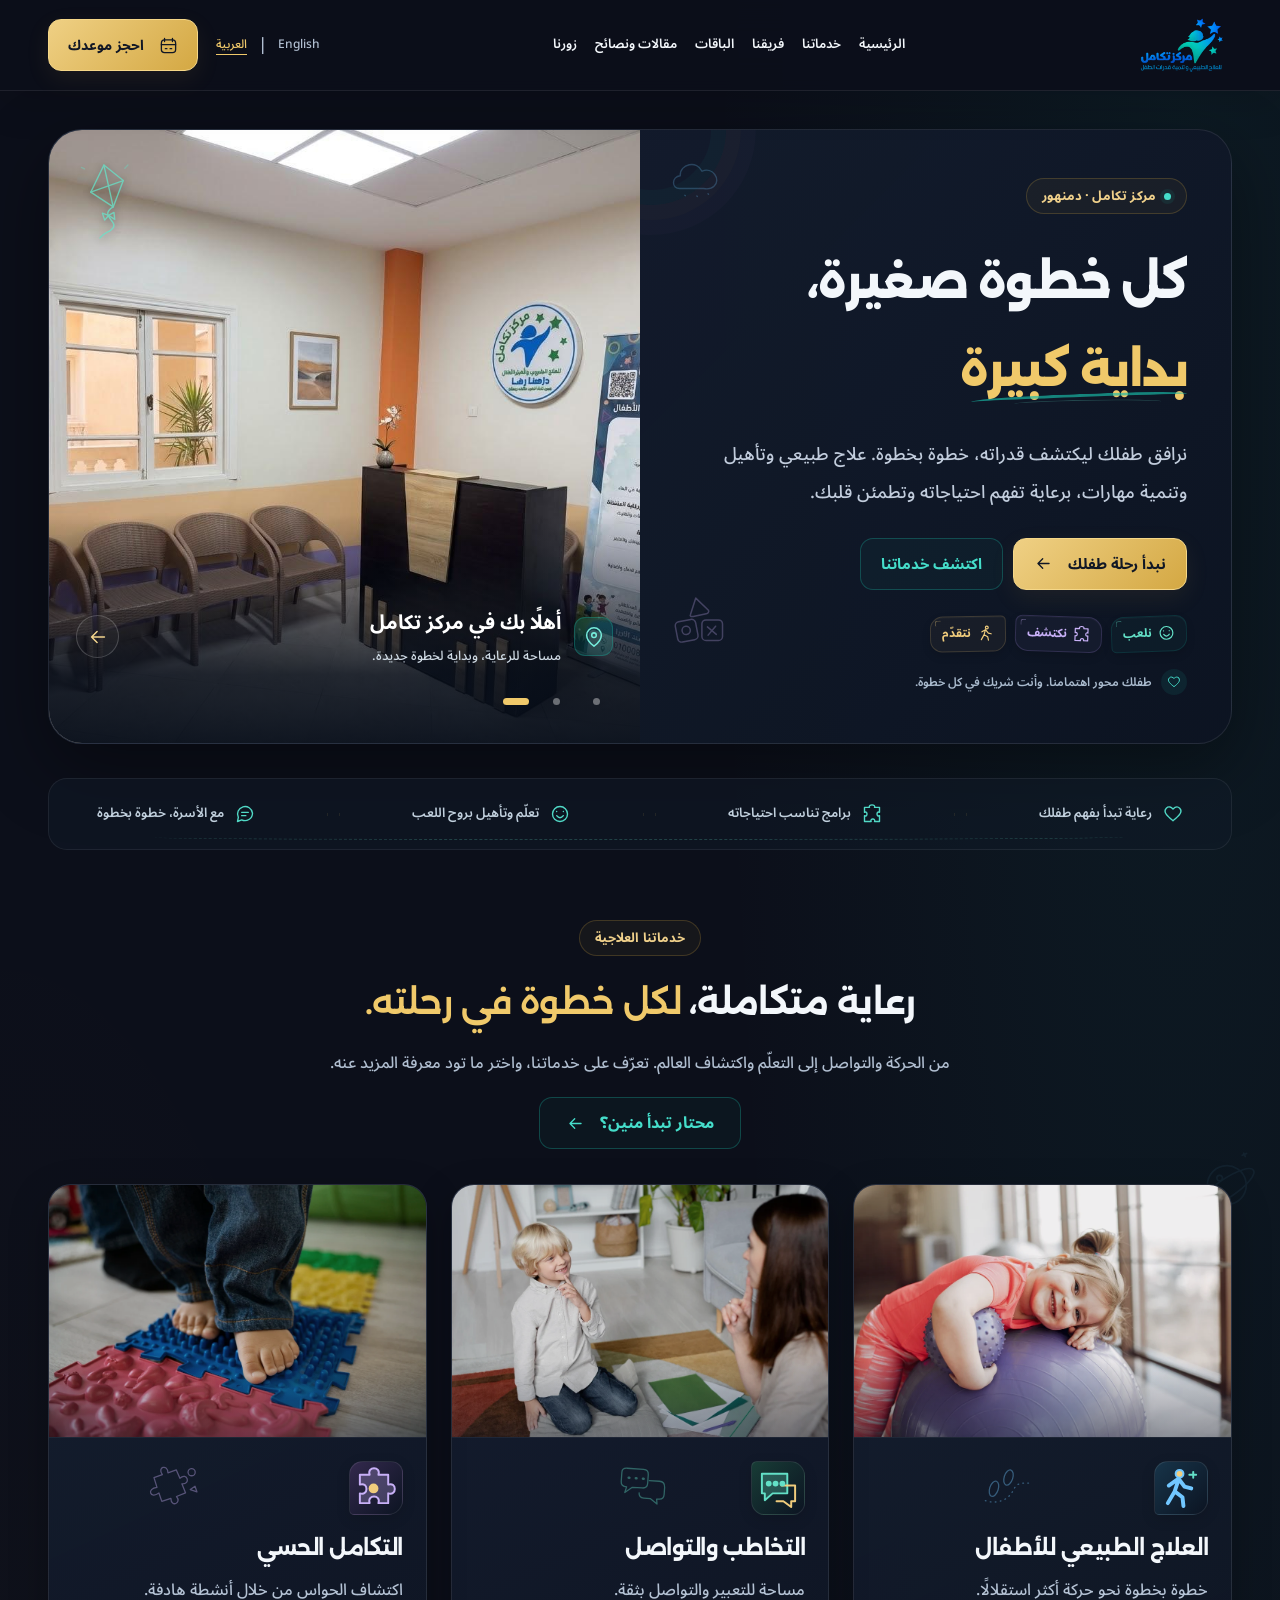
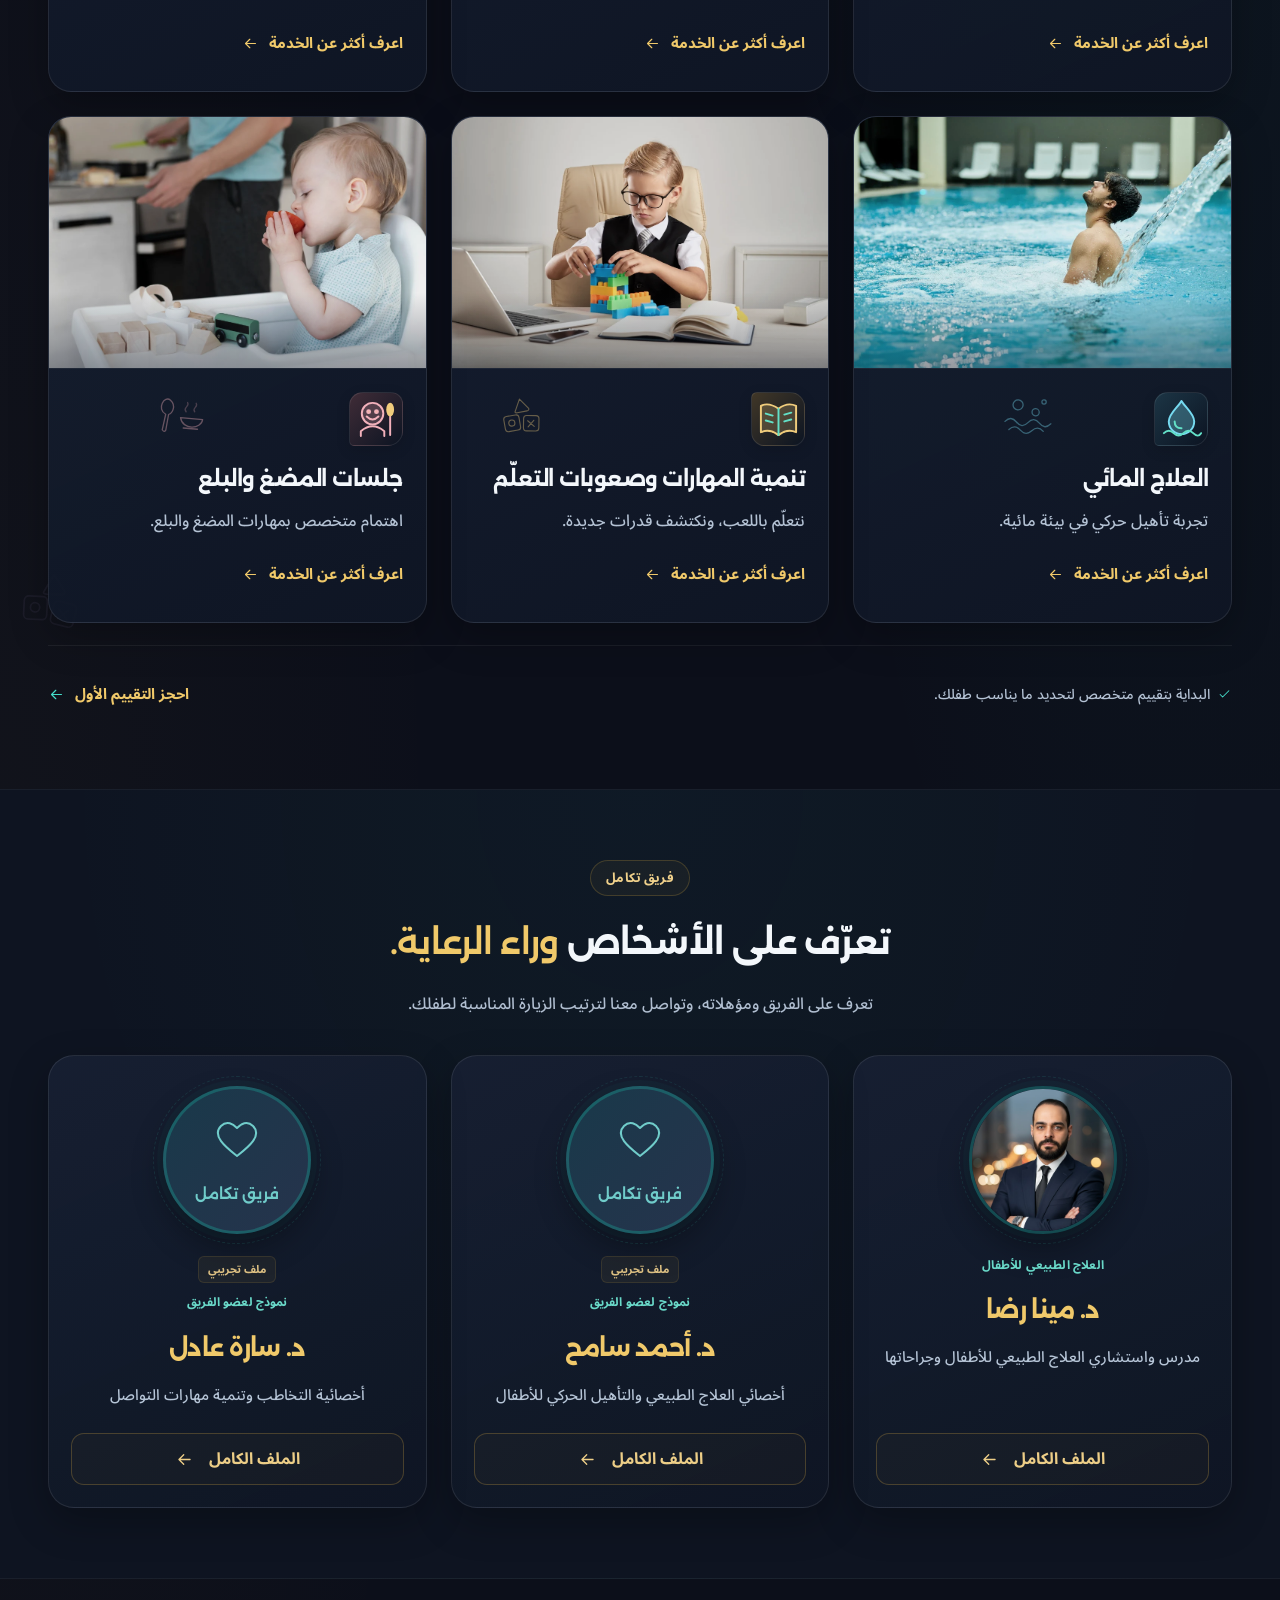
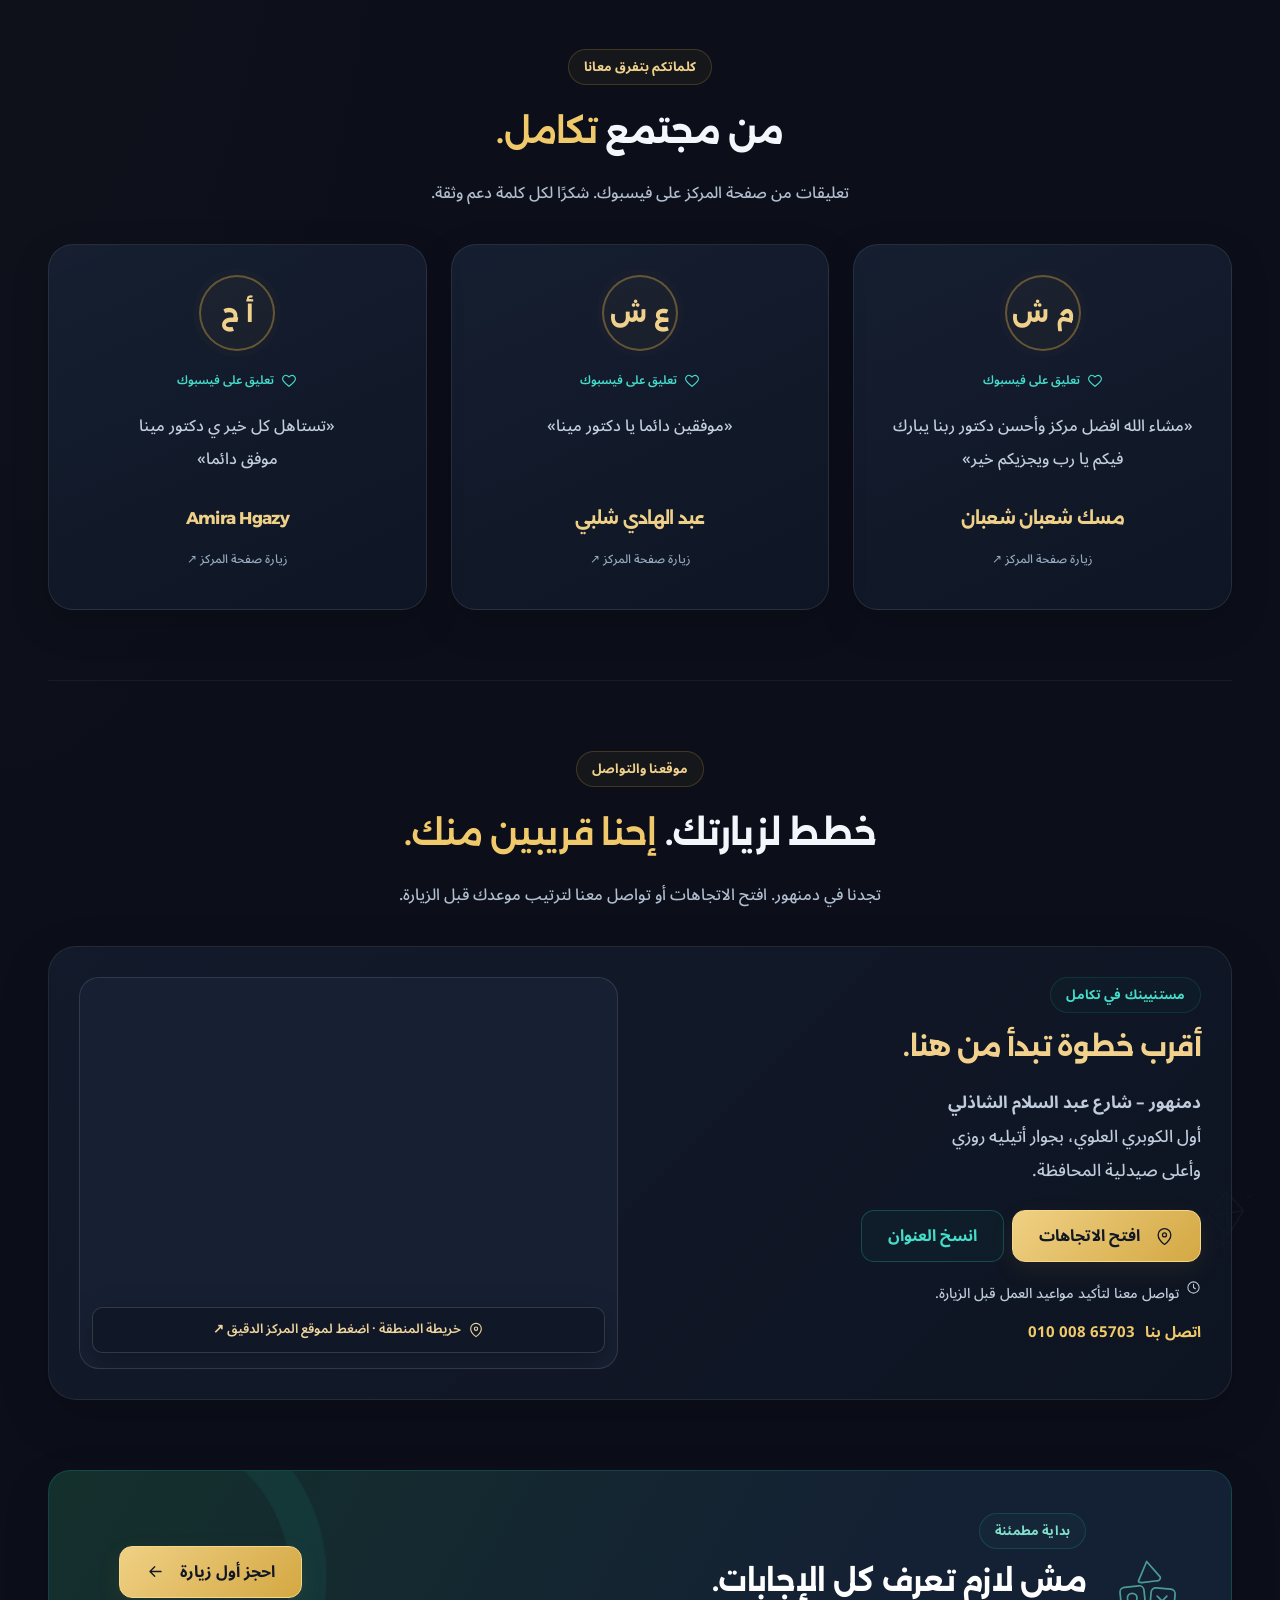
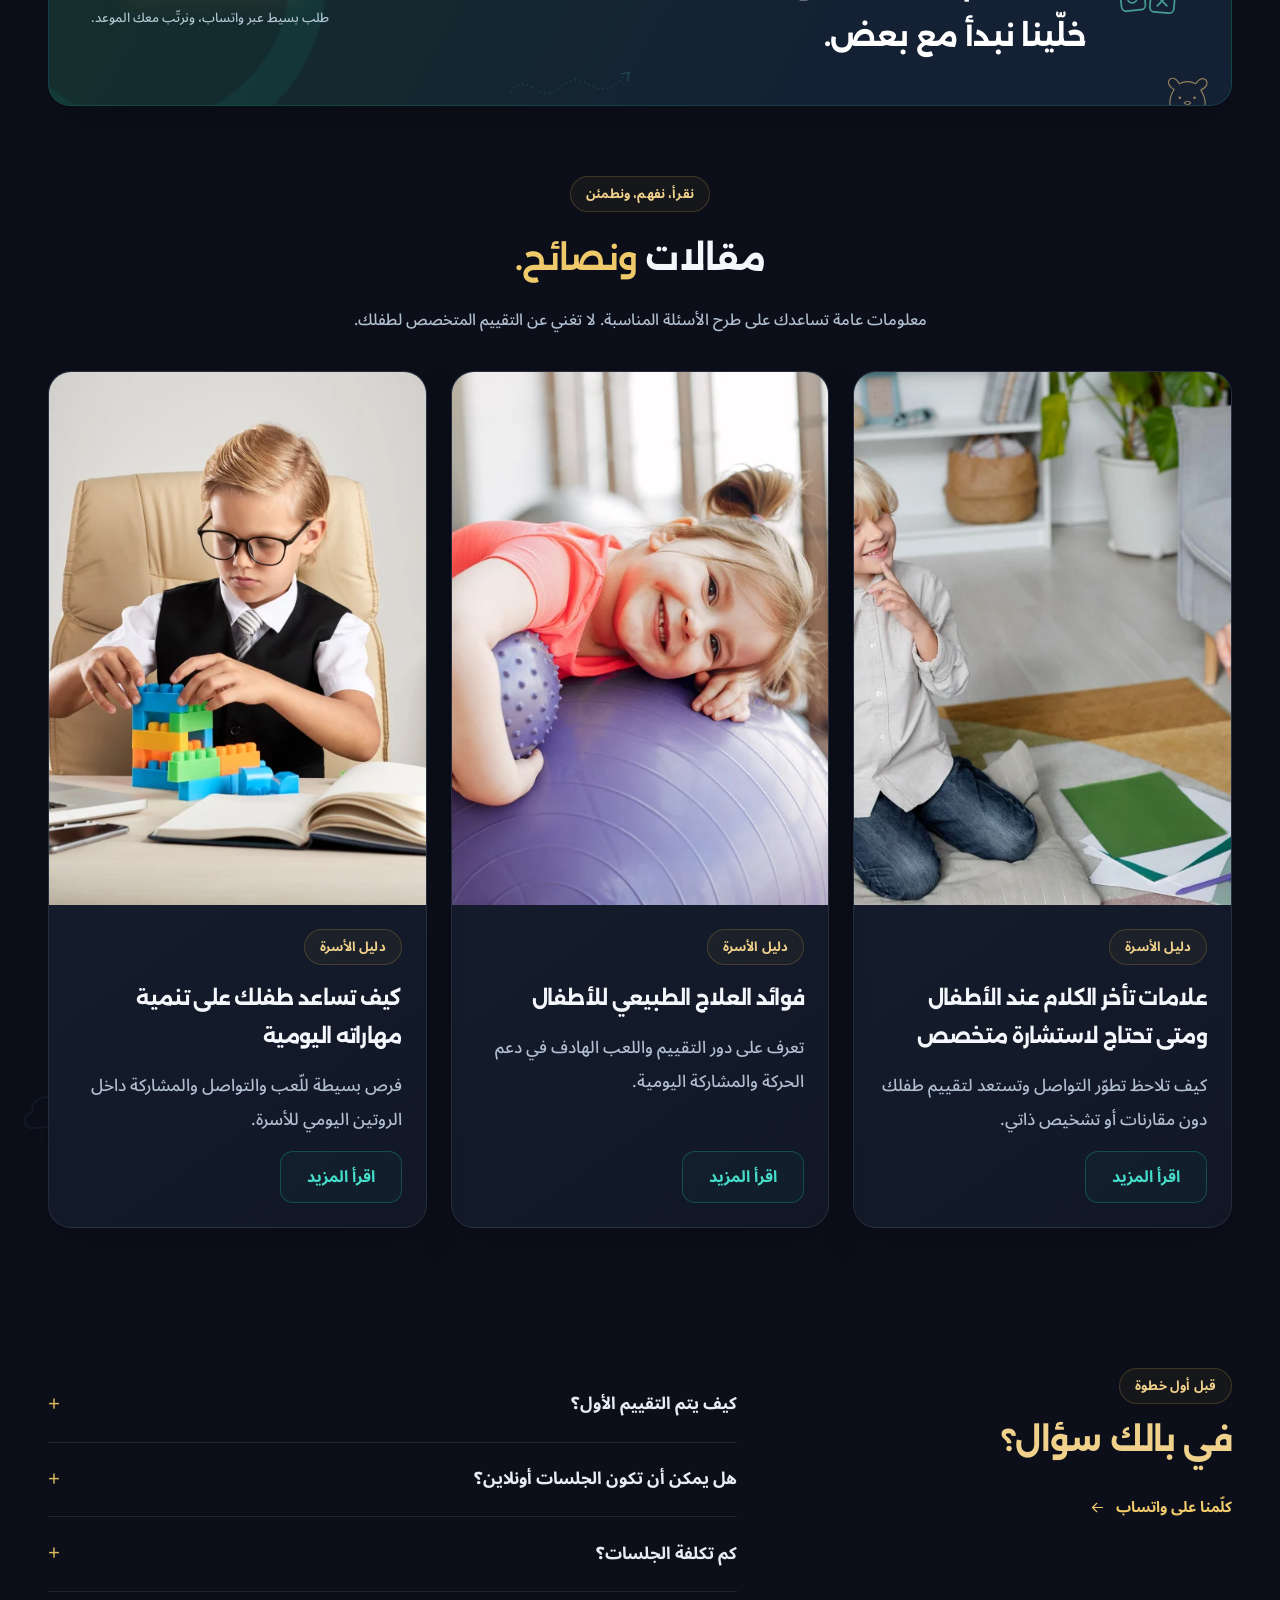
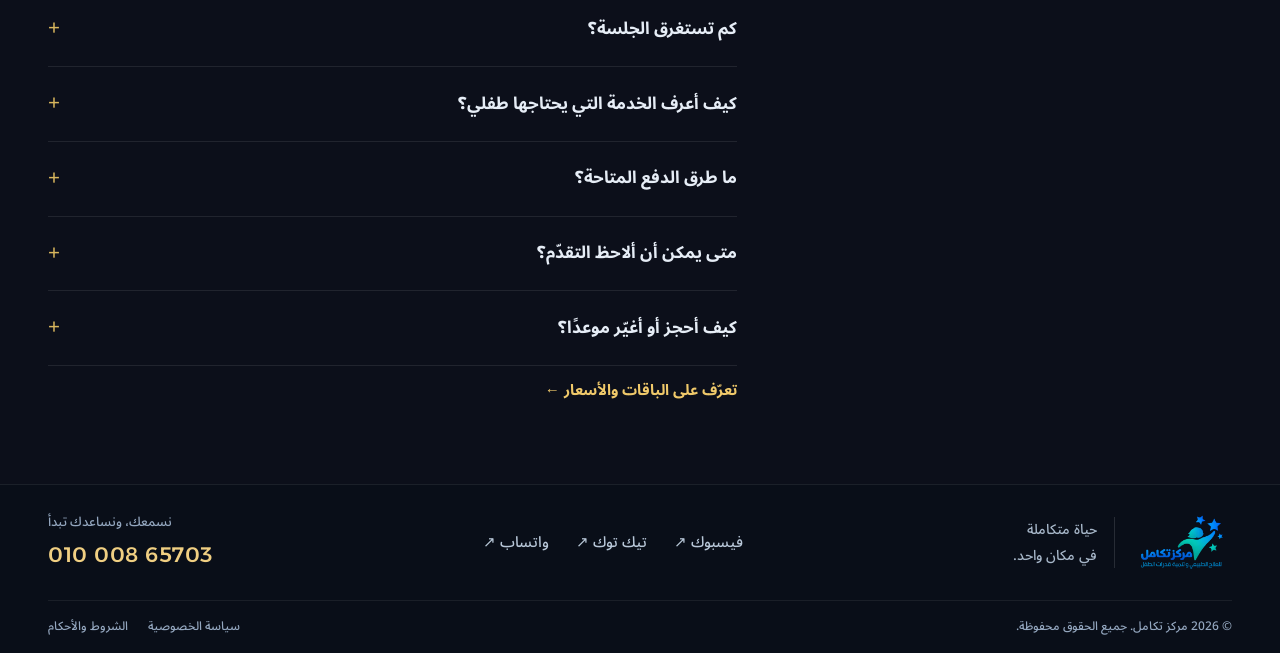
==== commit 3f78d1b7: "update the website" ====
--- a/index.html
+++ b/index.html
@@ -4,6 +4,7 @@
   <meta charset="UTF-8">
   <meta name="viewport" content="width=device-width, initial-scale=1">
   <meta name="theme-color" content="#0c0f1a">
+  <meta name="keywords" content="علاج طبيعي أطفال دمنهور، مركز تكامل، تخاطب، تأهيل أطفال، تنمية مهارات">
   <meta name="description" content="مركز تكامل للعلاج الطبيعي وتأهيل الأطفال في دمنهور. تعرّف على خدمات العلاج الطبيعي والتخاطب وتنمية المهارات، وتواصل لحجز موعد مع فريقنا.">
   <title>تكامل | كل خطوة صغيرة، بداية كبيرة</title>
   <link rel="icon" href="favicon.ico" sizes="any">
@@ -64,17 +65,17 @@
     <symbol id="d-feeding" viewBox="0 0 80 60"><path d="M20 30c-14-6-4-27 5-20 9 7 4 18-1 20l-2 22q-2 4-5 0Z"/><path d="M41 33h31c-1 14-27 17-31 0Zm5 14h20"/><path d="M48 24c-6-6 5-7 1-13m11 12c-5-5 5-7 1-12" opacity=".65"/></symbol>
     <symbol id="d-journey" viewBox="0 0 240 65"><path d="M8 48c28-41 52 23 87-4 36-29 42-18 61-8s35 12 70-22" stroke-dasharray="1 8"/><path d="m213 15 15-4-3 16"/></symbol>
     <symbol id="d-bear" viewBox="0 0 80 75"><path d="M19 28C-1 17 18 0 27 19c8-4 18-4 26 0C65 0 81 20 61 29c16 26 0 42-21 42S3 54 19 28Z" fill="var(--raised)"/><circle cx="28" cy="41" r="2" fill="currentColor" stroke="none"/><circle cx="51" cy="41" r="2" fill="currentColor" stroke="none"/><path d="M35 49q5-5 10 0l-5 4Zm5 4v3m-7 0q7 6 14 0"/><path d="m11 62 4-4m50 1 4 4"/></symbol>
-  </defs></svg>
+  <symbol id="service-icon-physio" viewBox="0 0 44 44"><circle cx="20" cy="8" r="4" fill="#f0cc7c"/><path d="m9 20 10-7 6 8 7 2M19 14l-4 12 8 6 1 9M15 26 8 38" stroke="#71c7ff" stroke-width="4"/><path d="M30 9h7m-3-3v6" stroke="#63e0c7"/></symbol><symbol id="service-icon-speech" viewBox="0 0 44 44"><path d="M5 8h26v20H16l-8 7v-7H5Z" fill="#63e0c7" fill-opacity=".25" stroke="#63e0c7"/><path d="M25 20h14v16h-4v6l-8-6h-7" stroke="#f0cc7c"/><circle cx="12" cy="18" r="2" fill="#63e0c7"/><circle cx="19" cy="18" r="2" fill="#63e0c7"/><circle cx="26" cy="18" r="2" fill="#63e0c7"/></symbol><symbol id="service-icon-sensory" viewBox="0 0 44 44"><path d="M6 9h10c-3-9 12-9 9 0h10v10c9-3 9 12 0 9v10H25c3-9-12-9-9 0H6V28c9 3 9-12 0-9Z" fill="#c8b0f7" fill-opacity=".25" stroke="#c8b0f7"/><circle cx="20" cy="23" r="5" fill="#f0cc7c" stroke="none"/></symbol><symbol id="service-icon-water" viewBox="0 0 44 44"><path d="M22 4C18 11 9 17 9 25a13 13 0 0 0 26 0C35 17 26 11 22 4Z" fill="#76daf0" fill-opacity=".3" stroke="#76daf0"/><path d="M4 37q5-5 10 0t10 0 10 0 8 0M15 25q0 7 7 7" stroke="#63e0c7"/></symbol><symbol id="service-icon-learning" viewBox="0 0 44 44"><path d="M22 12Q12 5 4 9v27q9-4 18 3 9-7 18-3V9q-9-4-18 3Z" fill="#f0cc7c" fill-opacity=".2" stroke="#f0cc7c"/><path d="M22 12v27M9 17l7 2m-7 5 7 2m12-8 7-2m-7 9 7-2" stroke="#63e0c7"/></symbol><symbol id="service-icon-feeding" viewBox="0 0 44 44"><circle cx="19" cy="17" r="11" fill="#f2b1bb" fill-opacity=".2" stroke="#f2b1bb"/><path d="M13 20q6 6 12 0M7 40v-5q12-10 24 0v5M37 20v19" stroke="#f2b1bb"/><ellipse cx="37" cy="13" rx="4" ry="7" fill="#f0cc7c" stroke="none"/><circle cx="15" cy="15" r="1.5" fill="#f0cc7c"/><circle cx="23" cy="15" r="1.5" fill="#f0cc7c"/></symbol></defs></svg>
 
   <header class="site-header">
     <div class="container header-inner">
       <a class="brand" href="#home" aria-label="تكامل، الرئيسية"><img src="assets/images/logo.webp" alt="شعار مركز تكامل" width="94" height="63"><span class="brand-divider"></span><span class="brand-caption">العلاج الطبيعي<br>وتأهيل الأطفال</span></a>
-      <nav class="desktop-nav" aria-label="القائمة الرئيسية"><a class="active" href="#home">الرئيسية</a><a href="#services">خدماتنا</a><a href="#team">فريقنا</a><a href="#testimonials">آراؤكم</a><a href="#visit">زورنا</a></nav>
-      <div class="header-actions"><a class="phone-link" href="tel:01000865703" aria-label="اتصل بالمركز"><svg><use href="#i-phone"/></svg><span dir="ltr">010 008 65703</span></a><button class="btn btn-primary btn-small" data-book><svg><use href="#i-calendar"/></svg>احجز موعدك</button></div>
+      <nav class="desktop-nav" aria-label="القائمة الرئيسية"><a href="#home" data-i18n="home">الرئيسية</a><a href="#services" data-i18n="services">خدماتنا</a><a href="#team" data-i18n="team">فريقنا</a><a href="packages.html" data-i18n="packages">الباقات</a><a href="#articles" data-i18n="articles">مقالات ونصائح</a><a href="#visit" data-i18n="visit">زورنا</a></nav>
+      <div class="header-actions"><div class="language-switch" role="group" aria-label="لغة الواجهة / Interface language"><button type="button" data-language="ar" lang="ar" aria-pressed="true">العربية</button><span aria-hidden="true">|</span><button type="button" data-language="en" lang="en" aria-pressed="false">English</button></div><button class="btn btn-primary btn-small" data-book><svg><use href="#i-calendar"/></svg><span data-i18n="book">احجز موعدك</span></button></div>
     </div>
-  </header>
+  <nav class="mobile-extra-nav" aria-label="صفحات المركز"><a href="packages.html" data-i18n="packages">الباقات</a><a href="#articles" data-i18n="articles">مقالات ونصائح</a><a href="#team" data-i18n="team">فريقنا</a></nav></header><p class="language-notice container" lang="en" dir="ltr" hidden>English interface preview. Clinical information and articles are currently available in Arabic.</p>
 
-  <main id="main"><div class="playground-sky" aria-hidden="true"><svg class="doodle doodle--sky sky-planet" aria-hidden="true" focusable="false"><use href="#d-planet"/></svg><svg class="doodle doodle--lavender sky-blocks" aria-hidden="true" focusable="false"><use href="#d-blocks"/></svg><svg class="doodle doodle--mint sky-kite" aria-hidden="true" focusable="false"><use href="#d-kite"/></svg><svg class="doodle doodle--sky sky-cloud" aria-hidden="true" focusable="false"><use href="#d-cloud"/></svg></div>
+  <main id="main" lang="ar" dir="rtl"><div class="playground-sky" aria-hidden="true"><svg class="doodle doodle--sky sky-planet" aria-hidden="true" focusable="false"><use href="#d-planet"/></svg><svg class="doodle doodle--lavender sky-blocks" aria-hidden="true" focusable="false"><use href="#d-blocks"/></svg><svg class="doodle doodle--mint sky-kite" aria-hidden="true" focusable="false"><use href="#d-kite"/></svg><svg class="doodle doodle--sky sky-cloud" aria-hidden="true" focusable="false"><use href="#d-cloud"/></svg></div>
     <section class="hero container" id="home" aria-labelledby="hero-title">
       <div class="hero-copy"><div class="playful-orbit" aria-hidden="true"></div><svg class="doodle doodle--sky hero-cloud" aria-hidden="true" focusable="false"><use href="#d-cloud"/></svg><svg class="doodle doodle--lavender hero-blocks" aria-hidden="true" focusable="false"><use href="#d-blocks"/></svg>
         <div class="eyebrow"><span class="status-dot"></span>مركز تكامل · دمنهور</div>
@@ -128,18 +129,19 @@
 
     <section class="start-banner container" aria-labelledby="start-title"><svg class="doodle doodle--mint cta-journey" aria-hidden="true" focusable="false"><use href="#d-journey"/></svg><svg class="doodle doodle--yellow cta-peek" aria-hidden="true" focusable="false"><use href="#d-bear"/></svg><div class="banner-mark" aria-hidden="true"><svg class="doodle doodle--mint" aria-hidden="true" focusable="false"><use href="#d-blocks"/></svg></div><div><span class="eyebrow">بداية مطمئنة</span><h2 id="start-title">مش لازم تعرف كل الإجابات.<br>خلّينا نبدأ مع بعض.</h2></div><div class="banner-action"><button class="btn btn-primary" data-book>احجز أول زيارة <svg><use href="#i-arrow"/></svg></button><span>طلب بسيط عبر واتساب، ونرتّب معك الموعد.</span></div></section>
 
-    <section class="faq container" aria-labelledby="faq-title"><div class="faq-heading"><span class="eyebrow">قبل أول خطوة</span><h2 id="faq-title">في بالك سؤال؟</h2><a href="https://wa.me/201068681114" target="_blank" rel="noopener noreferrer" class="text-button">كلّمنا على واتساب <svg><use href="#i-arrow"/></svg></a></div><div class="faq-items"><details><summary>إزاي أحجز أول زيارة؟<span>+</span></summary><p>اضغط «احجز موعدك»، واختر الخدمة والموعد المفضّل. هنجهّز لك رسالة ترسلها عبر واتساب، وفريق المركز يتواصل معك لتأكيد الموعد. الطلب لا يعني تأكيد الحجز.</p></details><details><summary>أختار أنهي خدمة لطفلي؟<span>+</span></summary><p>لو مش متأكد، اختار «تقييم أولي / أحتاج مساعدة في الاختيار». التقييم المتخصص هو اللي يحدد الخدمة والبرنامج المناسبين لطفلك.</p></details><details><summary>أجهّز إيه قبل الزيارة؟<span>+</span></summary><p>اسأل فريق المركز عن المطلوب عند تأكيد الحجز، وخد معك أي تقارير أو تقييمات سابقة متاحة، وأسئلتك عن طفلك.</p></details><details><summary>أعرف تكلفة الجلسات ومواعيدها إزاي؟<span>+</span></summary><p>تواصل معنا لمعرفة الأسعار والمواعيد المتاحة للخدمة المطلوبة. تفاصيل البرنامج وعدد الجلسات تُناقَش بعد التقييم.</p></details></div></section>
+    <section class="container page-section" id="articles" aria-labelledby="articles-title"><div class="section-head"><div><span class="eyebrow">نقرأ، نفهم، ونطمئن</span><h2 id="articles-title">مقالات <span>ونصائح.</span></h2><p class="section-description">معلومات عامة تساعدك على طرح الأسئلة المناسبة. لا تغني عن التقييم المتخصص لطفلك.</p></div></div><div class="article-grid"><article class="article-card"><img src="assets/images/التخاطب والتواصل.webp" alt="علامات تأخر الكلام عند الأطفال ومتى تحتاج لاستشارة متخصص" width="800" height="533" loading="lazy"><div><span class="eyebrow">دليل الأسرة</span><h3>علامات تأخر الكلام عند الأطفال ومتى تحتاج لاستشارة متخصص</h3><p>كيف تلاحظ تطوّر التواصل وتستعد لتقييم طفلك دون مقارنات أو تشخيص ذاتي.</p><a class="btn btn-outline" href="article-speech-delay.html">اقرأ المزيد <span class="sr-only">عن علامات تأخر الكلام عند الأطفال ومتى تحتاج لاستشارة متخصص</span></a></div></article><article class="article-card"><img src="assets/images/العلاج الطبيعي للأطفال.webp" alt="فوائد العلاج الطبيعي للأطفال" width="800" height="533" loading="lazy"><div><span class="eyebrow">دليل الأسرة</span><h3>فوائد العلاج الطبيعي للأطفال</h3><p>تعرف على دور التقييم واللعب الهادف في دعم الحركة والمشاركة اليومية.</p><a class="btn btn-outline" href="article-pediatric-physiotherapy.html">اقرأ المزيد <span class="sr-only">عن فوائد العلاج الطبيعي للأطفال</span></a></div></article><article class="article-card"><img src="assets/images/تنمية المهارات وصعوبات التعلّم.webp" alt="كيف تساعد طفلك على تنمية مهاراته اليومية" width="800" height="533" loading="lazy"><div><span class="eyebrow">دليل الأسرة</span><h3>كيف تساعد طفلك على تنمية مهاراته اليومية</h3><p>فرص بسيطة للّعب والتواصل والمشاركة داخل الروتين اليومي للأسرة.</p><a class="btn btn-outline" href="article-daily-skills.html">اقرأ المزيد <span class="sr-only">عن كيف تساعد طفلك على تنمية مهاراته اليومية</span></a></div></article></div></section>
+    <section class="faq container" aria-labelledby="faq-title"><div class="faq-heading"><span class="eyebrow">قبل أول خطوة</span><h2 id="faq-title">في بالك سؤال؟</h2><a href="https://wa.me/201068681114" target="_blank" rel="noopener noreferrer" class="text-button">كلّمنا على واتساب <svg><use href="#i-arrow"/></svg></a></div><div class="faq-items"><details><summary>كيف يتم التقييم الأول؟<span aria-hidden="true">+</span></summary><p>نتعرّف على تاريخ طفلك واهتمامات الأسرة، ونلاحظ المهارات المناسبة لعمره. يناقش الأخصائي معك النتائج والخطوة التالية، وقد يطلب تقارير أو تقييمات إضافية.</p></details><details><summary>هل يمكن أن تكون الجلسات أونلاين؟<span aria-hidden="true">+</span></summary><p>اسأل المركز عن توافر المتابعة عن بُعد وملاءمتها لطفلك. بعض التقييمات والجلسات تتطلب الحضور؛ لا نفترض أن الخدمة متاحة لكل الحالات.</p></details><details><summary>كم تكلفة الجلسات؟<span aria-hidden="true">+</span></summary><p>تختلف التكلفة حسب الخدمة والخطة. اطّلع على صفحة الباقات ثم تواصل معنا للحصول على السعر الحالي قبل تأكيد أي موعد.</p></details><details><summary>كم تستغرق الجلسة؟<span aria-hidden="true">+</span></summary><p>تتحدد المدة حسب التقييم ونوع الخدمة وقدرة الطفل على المشاركة. سيؤكد الفريق معك المدة المتوقعة عند ترتيب الموعد.</p></details><details><summary>كيف أعرف الخدمة التي يحتاجها طفلي؟<span aria-hidden="true">+</span></summary><p>ابدأ بتقييم أولي إذا كنت غير متأكد. يوضح الأخصائي الخدمات المناسبة، وقد يقترح التعاون مع تخصص آخر عند الحاجة.</p></details><details><summary>ما طرق الدفع المتاحة؟<span aria-hidden="true">+</span></summary><p>يرجى سؤال فريق المركز عن طرق الدفع المتاحة وسياسة الدفع عند تأكيد الحجز. لا يقبل هذا الموقع مدفوعات إلكترونية.</p></details><details><summary>متى يمكن أن ألاحظ التقدّم؟<span aria-hidden="true">+</span></summary><p>يختلف التقدّم من طفل لآخر بحسب احتياجاته وأهدافه. تُراجع الخطة دوريًا مع الأسرة، ولا يمكن ضمان نتيجة أو مدة موحّدة للجميع.</p></details><details><summary>كيف أحجز أو أغيّر موعدًا؟<span aria-hidden="true">+</span></summary><p>استخدم زر الحجز لإعداد طلب عبر واتساب، ثم أرسله ليؤكد الفريق الموعد. لتعديل الموعد أو إلغائه تواصل مع المركز واسأل عن السياسة المطبّقة.</p></details><a class="text-button" href="packages.html">تعرّف على الباقات والأسعار ←</a></div></section>
   </main>
 
-  <footer class="site-footer"><div class="container footer-top"><a class="brand" href="#home"><img src="assets/images/logo.webp" width="100" height="67" alt="مركز تكامل"><span class="footer-slogan">حياة متكاملة<br>في مكان واحد.</span></a><div class="footer-social"><a href="https://www.facebook.com/profile.php?id=100064172256756" target="_blank" rel="noopener noreferrer">فيسبوك ↗</a><a href="https://tiktok.com/@drminareda" target="_blank" rel="noopener noreferrer">تيك توك ↗</a><a href="https://wa.me/201068681114" target="_blank" rel="noopener noreferrer">واتساب ↗</a></div><a class="footer-phone" href="tel:01000865703"><small>نسمعك، ونساعدك تبدأ</small><strong dir="ltr">010 008 65703</strong></a></div><div class="container footer-bottom"><span>© <span id="year">2026</span> مركز تكامل. جميع الحقوق محفوظة.</span><span>العلاج الطبيعي وتأهيل الأطفال · دمنهور</span></div></footer>
+  <footer class="site-footer"><div class="container footer-top"><a class="brand" href="#home"><img src="assets/images/logo.webp" width="100" height="67" alt="مركز تكامل"><span class="footer-slogan">حياة متكاملة<br>في مكان واحد.</span></a><div class="footer-social"><a href="https://www.facebook.com/profile.php?id=100064172256756" target="_blank" rel="noopener noreferrer">فيسبوك ↗</a><a href="https://tiktok.com/@drminareda" target="_blank" rel="noopener noreferrer">تيك توك ↗</a><a href="https://wa.me/201068681114" target="_blank" rel="noopener noreferrer">واتساب ↗</a></div><a class="footer-phone" href="tel:01000865703"><small>نسمعك، ونساعدك تبدأ</small><strong dir="ltr">010 008 65703</strong></a></div><div class="container footer-bottom"><span>© <span id="year">2026</span> مركز تكامل. جميع الحقوق محفوظة.</span><span class="footer-legal"><a href="privacy.html" data-i18n="privacy">سياسة الخصوصية</a><a href="terms.html" data-i18n="terms">الشروط والأحكام</a></span></div></footer>
 
   <nav class="mobile-dock" aria-label="الوصول السريع"><a href="#home" class="dock-item"><svg><use href="#i-heart"/></svg><span>الرئيسية</span></a><a href="#services" class="dock-item"><svg><use href="#i-puzzle"/></svg><span>الخدمات</span></a><button class="dock-book" data-book><svg><use href="#i-calendar"/></svg>احجز موعدك</button><a href="#visit" class="dock-item"><svg><use href="#i-pin"/></svg><span>الموقع</span></a><a href="tel:01000865703" class="dock-item"><svg><use href="#i-phone"/></svg><span>اتصل</span></a></nav>
 
-  <dialog id="booking-dialog" aria-labelledby="booking-title"><div class="dialog-shell"><button class="close-dialog" aria-label="إغلاق"><svg><use href="#i-close"/></svg></button><span class="eyebrow">خطوة صغيرة، نبدأها معًا</span><h2 id="booking-title">نرتّب أول زيارة؟</h2><div class="booking-progress" aria-label="خطوات طلب الموعد"><span class="current" id="progress-one">١. تفاصيل الزيارة</span><i></i><span id="progress-two">٢. راجع وأرسل</span></div><form id="booking-form"><label for="parent-name">اسم ولي الأمر <span>*</span></label><input id="parent-name" name="parent" autocomplete="name" placeholder="الاسم الذي تحب أن نناديك به" required maxlength="70"><label for="booking-service">الخدمة المطلوبة <span>*</span></label><select id="booking-service" name="service" required><option value="تقييم أولي / أحتاج مساعدة في الاختيار">تقييم أولي / أحتاج مساعدة في الاختيار</option></select><div class="form-columns"><div><label for="preferred-date">يوم مفضّل <small>اختياري</small></label><input id="preferred-date" name="date" type="date"></div><div><label for="preferred-period">الفترة المفضّلة</label><select id="preferred-period" name="period"><option value="أي وقت مناسب">أي وقت مناسب</option><option>صباحًا</option><option>مساءً</option></select></div></div><p class="form-note"><svg><use href="#i-chat"/></svg>هنجهّز رسالة واتساب بالتفاصيل. الموعد يتأكد بعد رد المركز.</p><button class="btn btn-primary full-width" type="submit">مراجعة طلب الموعد <svg><use href="#i-arrow"/></svg></button><p class="privacy-note">بياناتك لا تُحفظ في الموقع. تُشارك مع المركز عند إرسالك الرسالة عبر واتساب.</p></form><div id="booking-review" hidden><div class="review-card" id="review-summary"></div><p class="form-note">راجع التفاصيل، ثم افتح واتساب واضغط إرسال لإتمام طلبك. الموعد المفضّل ليس حجزًا مؤكدًا.</p><a class="btn btn-primary full-width" id="whatsapp-send" target="_blank" rel="noopener noreferrer">افتح واتساب لإرسال الطلب <svg><use href="#i-arrow"/></svg></a><button class="text-button review-back" id="review-back">تعديل التفاصيل</button></div><a class="booking-phone" href="tel:01000865703">تفضّل المكالمة؟ <span dir="ltr">010 008 65703</span></a></div></dialog>
+  <dialog lang="ar" dir="rtl" id="booking-dialog" aria-labelledby="booking-title"><div class="dialog-shell"><button class="close-dialog" aria-label="إغلاق"><svg><use href="#i-close"/></svg></button><span class="eyebrow">خطوة صغيرة، نبدأها معًا</span><h2 id="booking-title">نرتّب أول زيارة؟</h2><div class="booking-progress" aria-label="خطوات طلب الموعد"><span class="current" id="progress-one">١. تفاصيل الزيارة</span><i></i><span id="progress-two">٢. راجع وأرسل</span></div><form id="booking-form"><label for="parent-name">اسم ولي الأمر <span>*</span></label><input id="parent-name" name="parent" autocomplete="name" placeholder="الاسم الذي تحب أن نناديك به" required maxlength="70"><label for="booking-service">الخدمة المطلوبة <span>*</span></label><select id="booking-service" name="service" required><option value="تقييم أولي / أحتاج مساعدة في الاختيار">تقييم أولي / أحتاج مساعدة في الاختيار</option></select><div class="form-columns"><div><label for="preferred-date">يوم مفضّل <small>اختياري</small></label><input id="preferred-date" name="date" type="date"></div><div><label for="preferred-period">الفترة المفضّلة</label><select id="preferred-period" name="period"><option value="أي وقت مناسب">أي وقت مناسب</option><option>صباحًا</option><option>مساءً</option></select></div></div><p class="form-note"><svg><use href="#i-chat"/></svg>هنجهّز رسالة واتساب بالتفاصيل. الموعد يتأكد بعد رد المركز.</p><button class="btn btn-primary full-width" type="submit">مراجعة طلب الموعد <svg><use href="#i-arrow"/></svg></button><p class="privacy-note">بياناتك لا تُحفظ في الموقع. تُشارك مع المركز عند إرسالك الرسالة عبر واتساب.</p></form><div id="booking-review" hidden><div class="review-card" id="review-summary"></div><p class="form-note">راجع التفاصيل، ثم افتح واتساب واضغط إرسال لإتمام طلبك. الموعد المفضّل ليس حجزًا مؤكدًا.</p><a class="btn btn-primary full-width" id="whatsapp-send" target="_blank" rel="noopener noreferrer">افتح واتساب لإرسال الطلب <svg><use href="#i-arrow"/></svg></a><button class="text-button review-back" id="review-back">تعديل التفاصيل</button></div><a class="booking-phone" href="tel:01000865703">تفضّل المكالمة؟ <span dir="ltr">010 008 65703</span></a></div></dialog>
 
-  <dialog id="doctor-dialog" aria-labelledby="doctor-dialog-title"><div class="dialog-shell"><button class="close-dialog" aria-label="إغلاق"><svg><use href="#i-close"/></svg></button><div id="doctor-detail"></div><button class="btn btn-primary full-width" id="book-doctor">اطلب موعدًا <svg><use href="#i-arrow"/></svg></button></div></dialog>
-  <dialog id="service-dialog" aria-labelledby="service-dialog-title"><div class="dialog-shell"><button class="close-dialog" aria-label="إغلاق"><svg><use href="#i-close"/></svg></button><div id="service-detail"></div><button class="btn btn-primary full-width" id="book-service">اطلب موعدًا لهذه الخدمة <svg><use href="#i-arrow"/></svg></button></div></dialog>
-  <dialog id="guide-dialog" aria-labelledby="guide-title"><div class="dialog-shell"><button class="close-dialog" aria-label="إغلاق"><svg><use href="#i-close"/></svg></button><span class="eyebrow">نساعدك تبدأ</span><h2 id="guide-title">حابب تسأل عن إيه؟</h2><p class="muted">اختر المجال الأقرب لسؤالك لاستكشاف الخدمات.</p><div class="guide-options"><button data-guide="movement"><svg><use href="#i-move"/></svg>الحركة والتوازن <span>←</span></button><button data-guide="communication"><svg><use href="#i-chat"/></svg>التواصل والكلام والبلع <span>←</span></button><button data-guide="skills"><svg><use href="#i-puzzle"/></svg>التعلّم والمهارات والحواس <span>←</span></button><button data-book><svg><use href="#i-heart"/></svg>لسه مش متأكد، أحتاج تقييمًا <span>←</span></button></div><p class="privacy-note">هذا الدليل للتعرّف على الخدمات، وليس تقييمًا طبيًا لطفلك.</p></div></dialog>
+  <dialog lang="ar" dir="rtl" id="doctor-dialog" aria-labelledby="doctor-dialog-title"><div class="dialog-shell"><button class="close-dialog" aria-label="إغلاق"><svg><use href="#i-close"/></svg></button><div id="doctor-detail"></div><button class="btn btn-primary full-width" id="book-doctor">اطلب موعدًا <svg><use href="#i-arrow"/></svg></button></div></dialog>
+  <dialog lang="ar" dir="rtl" id="service-dialog" aria-labelledby="service-dialog-title"><div class="dialog-shell"><button class="close-dialog" aria-label="إغلاق"><svg><use href="#i-close"/></svg></button><div id="service-detail"></div><button class="btn btn-primary full-width" id="book-service">اطلب موعدًا لهذه الخدمة <svg><use href="#i-arrow"/></svg></button></div></dialog>
+  <dialog lang="ar" dir="rtl" id="guide-dialog" aria-labelledby="guide-title"><div class="dialog-shell"><button class="close-dialog" aria-label="إغلاق"><svg><use href="#i-close"/></svg></button><span class="eyebrow">نساعدك تبدأ</span><h2 id="guide-title">حابب تسأل عن إيه؟</h2><p class="muted">اختر المجال الأقرب لسؤالك لاستكشاف الخدمات.</p><div class="guide-options"><button data-guide="movement"><svg><use href="#i-move"/></svg>الحركة والتوازن <span>←</span></button><button data-guide="communication"><svg><use href="#i-chat"/></svg>التواصل والكلام والبلع <span>←</span></button><button data-guide="skills"><svg><use href="#i-puzzle"/></svg>التعلّم والمهارات والحواس <span>←</span></button><button data-book><svg><use href="#i-heart"/></svg>لسه مش متأكد، أحتاج تقييمًا <span>←</span></button></div><p class="privacy-note">هذا الدليل للتعرّف على الخدمات، وليس تقييمًا طبيًا لطفلك.</p></div></dialog>
   <div class="toast" id="toast" role="status"></div>
   <noscript><div class="noscript-message">لحجز موعد أو معرفة الخدمات، اتصل على <a href="tel:01000865703">01000865703</a> أو <a href="https://wa.me/201068681114">تواصل عبر واتساب</a>. بعض خصائص الموقع تحتاج JavaScript.</div></noscript>
 </body>
--- a/assets/css/style.css
+++ b/assets/css/style.css
@@ -186,3 +186,23 @@
  .team-grid .doctor-photo,.team-grid .doctor-placeholder{height:220px}
 }
 @media(prefers-reduced-motion:reduce){.team-grid{scroll-behavior:auto}}
+/* Shared content-page layout and accessible interface controls. */
+.sr-only{position:absolute;width:1px;height:1px;padding:0;margin:-1px;overflow:hidden;clip:rect(0,0,0,0);white-space:nowrap;border:0}
+.language-switch{display:flex;align-items:center;gap:5px;direction:ltr;white-space:nowrap}
+.language-switch button{min-height:48px;padding:6px;font-size:12px}
+.mobile-extra-nav{display:none}
+.footer-legal{display:flex;gap:20px;flex-wrap:wrap}
+.article-grid,.package-grid{display:grid;grid-template-columns:repeat(3,minmax(0,1fr));gap:24px}
+.article-card{display:flex;flex-direction:column;overflow:hidden;min-width:0}
+.article-card>img{width:100%;aspect-ratio:3/2;object-fit:cover}
+.article-card>div{padding:24px;display:flex;flex-direction:column;align-items:start;flex:1;gap:14px}
+.article-card h3{font-size:20px;line-height:1.9}.article-card p{line-height:2;flex:1}
+.content-page{padding-block:32px 70px}.breadcrumbs{display:flex;gap:12px;flex-wrap:wrap;font-size:13px}
+.page-intro{text-align:center;max-width:850px;margin:35px auto}.page-intro h1{font-size:clamp(27px,3.5vw,44px);margin:20px 0}.page-intro p{line-height:2}
+.package-card{display:flex;flex-direction:column;align-items:start;padding:28px;min-width:0;gap:18px}.package-card h2{font-size:23px}.package-card dl{width:100%;flex:1}.package-card dt{font-size:13px;margin-top:14px}.package-card dd{margin:4px 0 0;line-height:1.9}.package-price small{display:block;font-size:12px}
+.info-panel{padding:24px;margin-block:24px;line-height:2}.info-panel h2{font-size:23px}
+.prose-panel{max-width:850px;margin:auto;padding:32px}.prose-panel section{margin-block:26px}.prose-panel h2{font-size:23px;margin-bottom:12px}.prose-panel p{line-height:2.15}.article-cover{width:100%;max-height:380px;object-fit:cover;border-radius:18px}.page-actions{display:flex;flex-wrap:wrap;gap:12px;margin-top:24px}
+.service-detail-section{padding-block:14px;border-bottom:1px solid var(--line)}.service-detail-section h3{font-size:17px;margin-bottom:6px}.service-detail-section p{font-size:15px;line-height:2;margin:0}
+.service-illustration{fill:none;stroke-width:2;stroke-linecap:round;stroke-linejoin:round}
+@media(max-width:1100px){.article-grid,.package-grid{grid-template-columns:repeat(2,minmax(0,1fr))}}
+@media(max-width:760px){.article-grid,.package-grid{grid-template-columns:1fr}.prose-panel{padding:21px}.content-page{padding-bottom:30px}.page-intro{margin-block:25px}.article-card>div{padding:20px}.package-card{padding:24px}.footer-legal{justify-content:center;gap:16px}.mobile-extra-nav{display:flex;justify-content:center;gap:24px;padding:0 12px 8px}.mobile-extra-nav a{display:flex;align-items:center;min-height:36px;font-size:12px}.language-switch{gap:1px}.language-switch button{font-size:10px;padding:3px}.header-inner{flex-wrap:wrap;height:auto;min-height:78px;padding-block:8px;gap:4px}.header-actions{gap:8px;flex-wrap:wrap;justify-content:flex-end}.site-header .brand img{width:73px;height:51px}.site-header .btn-small{padding-inline:9px;font-size:11px;gap:4px}.site-header .btn-small svg{display:none}}
--- a/assets/css/theme.css
+++ b/assets/css/theme.css
@@ -318,3 +318,40 @@
   .doodle, .growth-chips > span { animation: none; transition: none; }
   .growth-chips > span:hover { transform: none; }
 }
+/* Parent information pages and shared UI improvements. */
+:root{--button-radius:13px;--button-height:52px;--button-speed:180ms}
+html{scroll-padding-top:150px}
+body .btn,body .dock-book{min-height:var(--button-height);border-radius:var(--button-radius);font-weight:700;transition:transform var(--button-speed),box-shadow var(--button-speed),background var(--button-speed);line-height:1.5}
+body .btn:hover,body .dock-book:hover{transform:translateY(-2px);box-shadow:0 8px 22px #0004}
+.btn-secondary{background:#203c48;border:1px solid #45ddca50;color:#b6f5e9}
+body .btn-secondary:hover{background:#294b59}
+body .hero h1,body .section-head h2,body .page-intro h1,body .start-banner h2,body .faq-heading h2{line-height:1.9}
+body .clinic-hero .hero-image{filter:saturate(.95)}
+body .clinic-caption{background:linear-gradient(transparent,rgba(5,12,24,.86) 70%,rgba(5,12,24,.95))}
+.language-switch{color:var(--muted)}.language-switch button[aria-pressed=true]{color:var(--gold-light);text-decoration:underline;text-underline-offset:6px}.language-notice{color:var(--muted);padding-block:12px;font-size:13px}
+body .desktop-nav{gap:18px;font-size:13px}.desktop-nav [aria-current=page]{color:var(--gold-light)}.header-actions{gap:12px}.site-header .brand-caption,.site-header .brand-divider{display:none}
+.mobile-extra-nav{border-top:1px solid var(--line);color:var(--muted)}.mobile-extra-nav a:hover,.footer-legal a:hover{color:var(--gold-light)}
+.article-card,.package-card,.prose-panel{background:linear-gradient(145deg,var(--raised),var(--surface));border:1px solid var(--line);border-radius:23px;box-shadow:0 14px 38px #0003}
+.article-card p,.page-intro p,.prose-panel p,.package-card dd{color:var(--muted)}.package-card dt,.breadcrumbs,.article-source{color:var(--muted)}.package-card h2,.prose-panel h2,.service-detail-section h3{color:var(--gold-light)}.package-card .package-price{color:var(--teal)}
+.info-panel{background:#45ddca08;border:1px solid #45ddca30;border-radius:18px;color:#c5dfde}.article-source a{color:var(--teal);text-decoration:underline;text-underline-offset:4px}
+body .service-card-icon{width:54px;height:54px;background:linear-gradient(135deg,var(--card-bg),#0c1422);border:1px solid #ffffff18;box-shadow:0 4px 14px #0002}
+body .service-card-icon svg{width:43px;height:43px}.detail-icon .service-illustration{width:44px;height:44px}
+.text-button{min-height:48px;transition:color var(--button-speed),transform var(--button-speed);border-radius:var(--button-radius);font-weight:700}
+@media(max-width:1100px) and (min-width:761px){body .desktop-nav{gap:10px;font-size:11px}.header-inner{gap:10px}.language-switch button{font-size:11px}.header-actions{gap:5px}.site-header .brand img{width:85px}.site-header .btn{font-size:12px;padding-inline:12px}}
+@media(max-width:760px){
+ body{padding-bottom:calc(88px + env(safe-area-inset-bottom))}
+ body .mobile-dock{display:grid;grid-template-columns:48px 48px minmax(0,1fr) 48px 48px;gap:4px;padding:10px 12px calc(10px + env(safe-area-inset-bottom))}
+ body .dock-item{min-width:48px;min-height:56px;justify-content:center;font-size:10px;gap:4px}
+ body .dock-item svg{width:28px;height:28px}
+ body .dock-book{min-width:0;min-height:56px;font-size:12px;padding:8px 4px;gap:5px;white-space:normal}
+ body .dock-book svg{display:none}
+ body .footer-bottom{padding-bottom:22px}
+ body .service-card-icon{width:43px;height:43px}body .service-card-icon svg{width:34px;height:34px}
+ body .hero-actions .btn{white-space:normal;flex:1;padding-inline:10px}
+ body .btn{min-height:52px}
+ body .service-card .text-button{white-space:normal;font-size:12px;text-align:start}
+ body .header-actions{gap:6px}
+ body .site-header .btn-small{font-size:11px;padding-inline:9px}
+ .article-card h3{font-size:19px}
+}
+@media(prefers-reduced-motion:reduce){body .btn,body .dock-book,.text-button{transition:none}body .btn:hover,body .dock-book:hover{transform:none}}
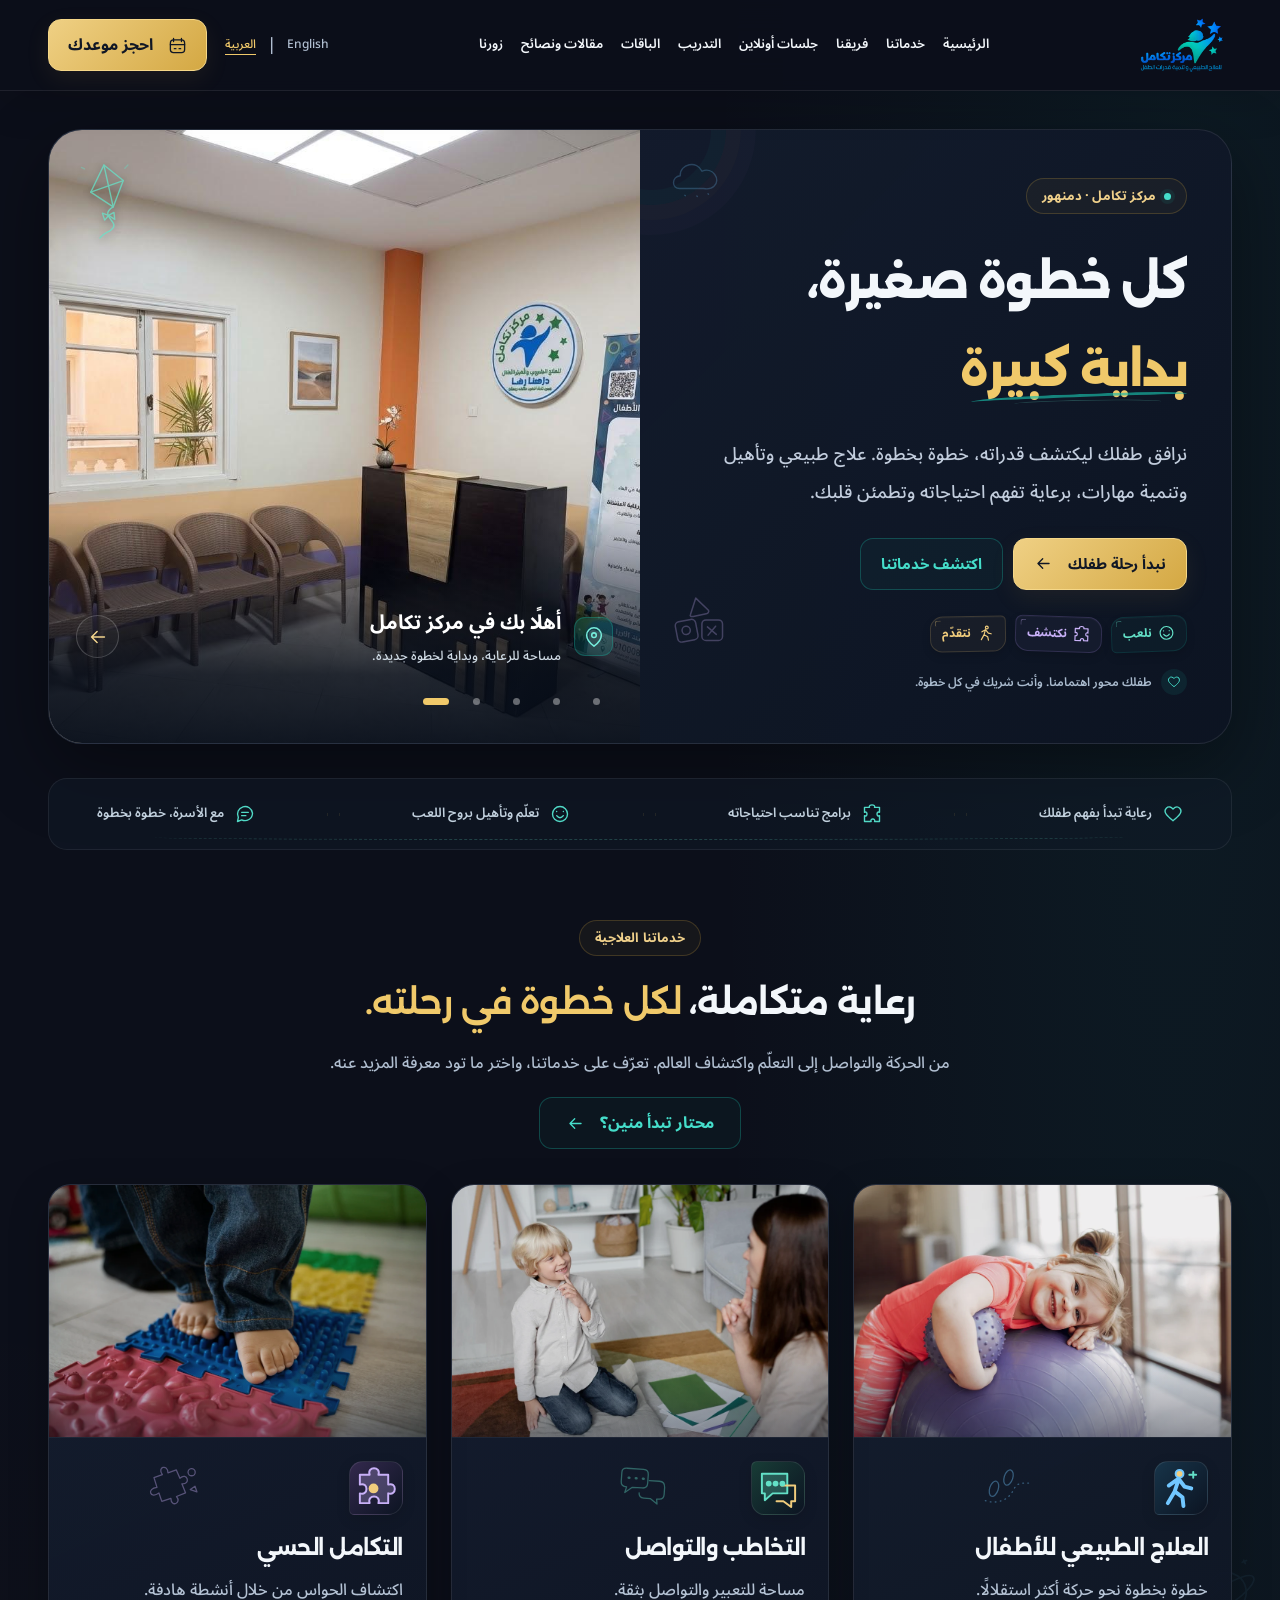
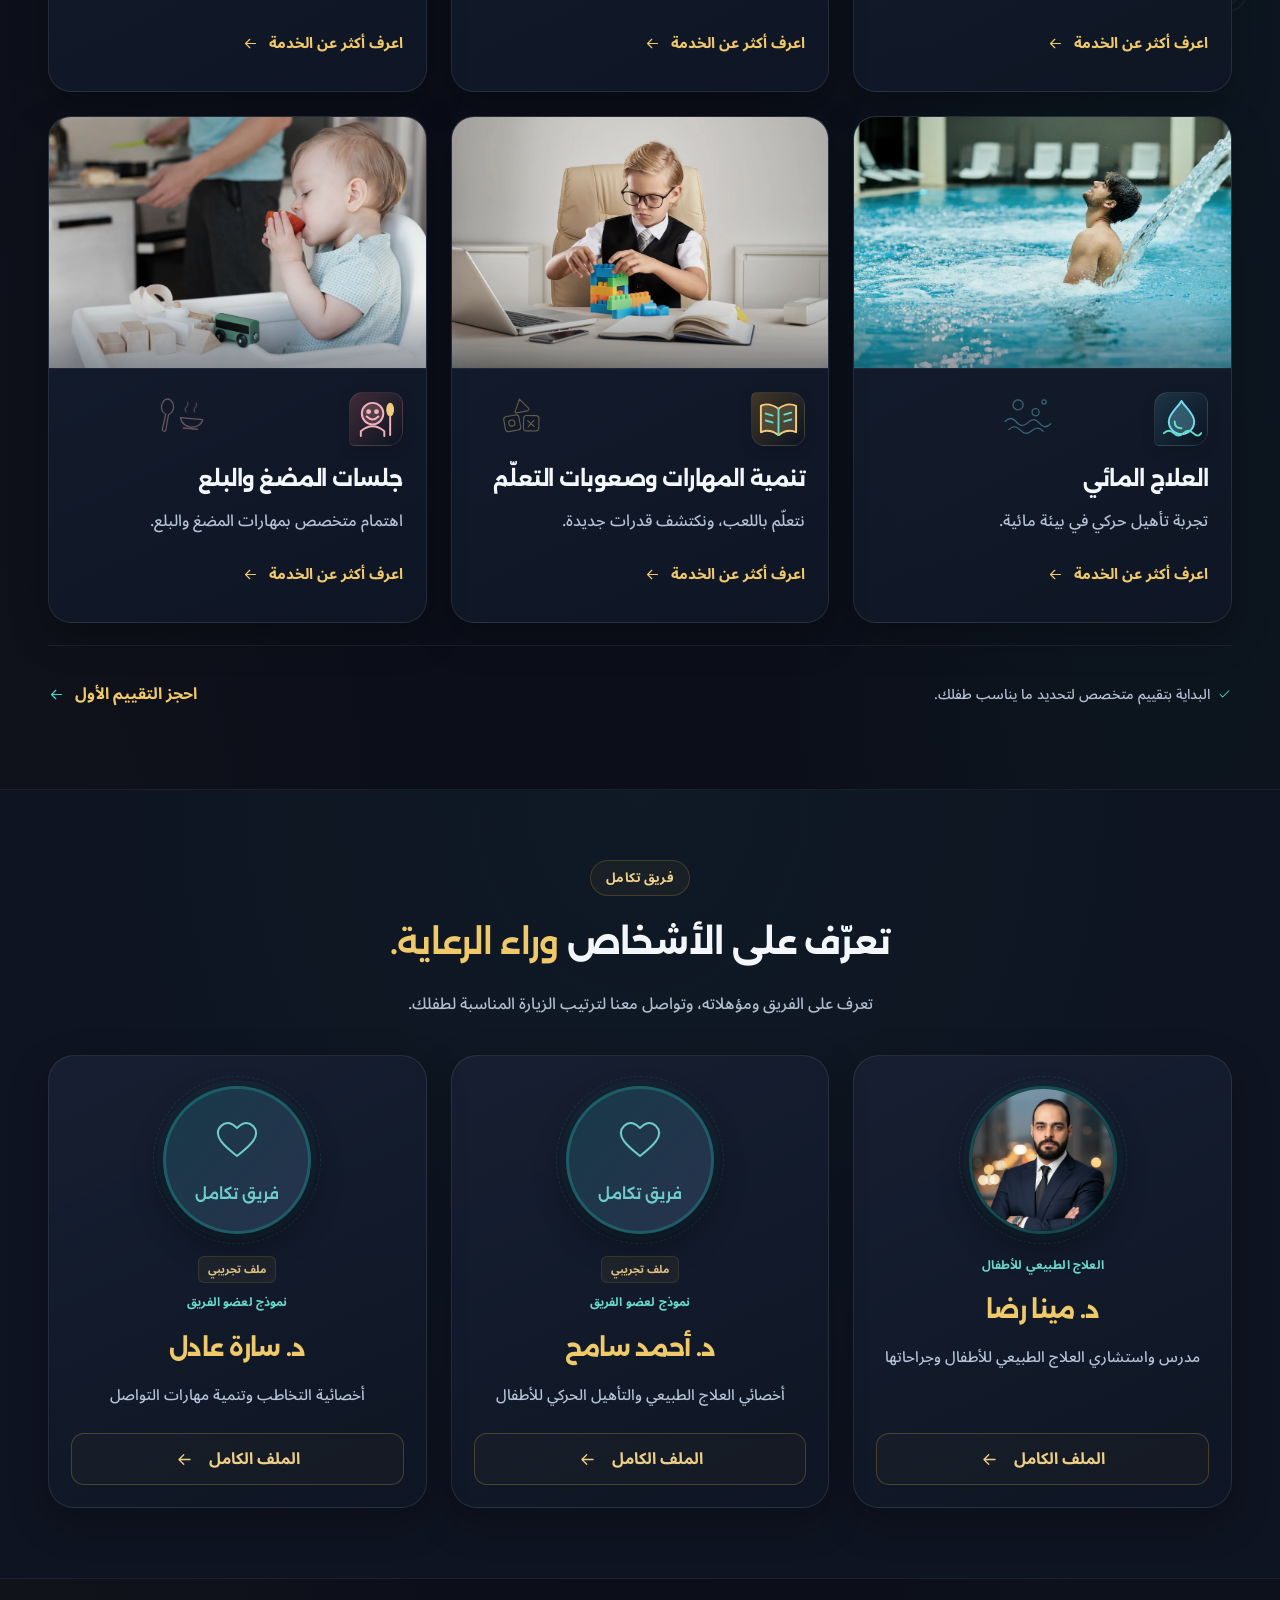
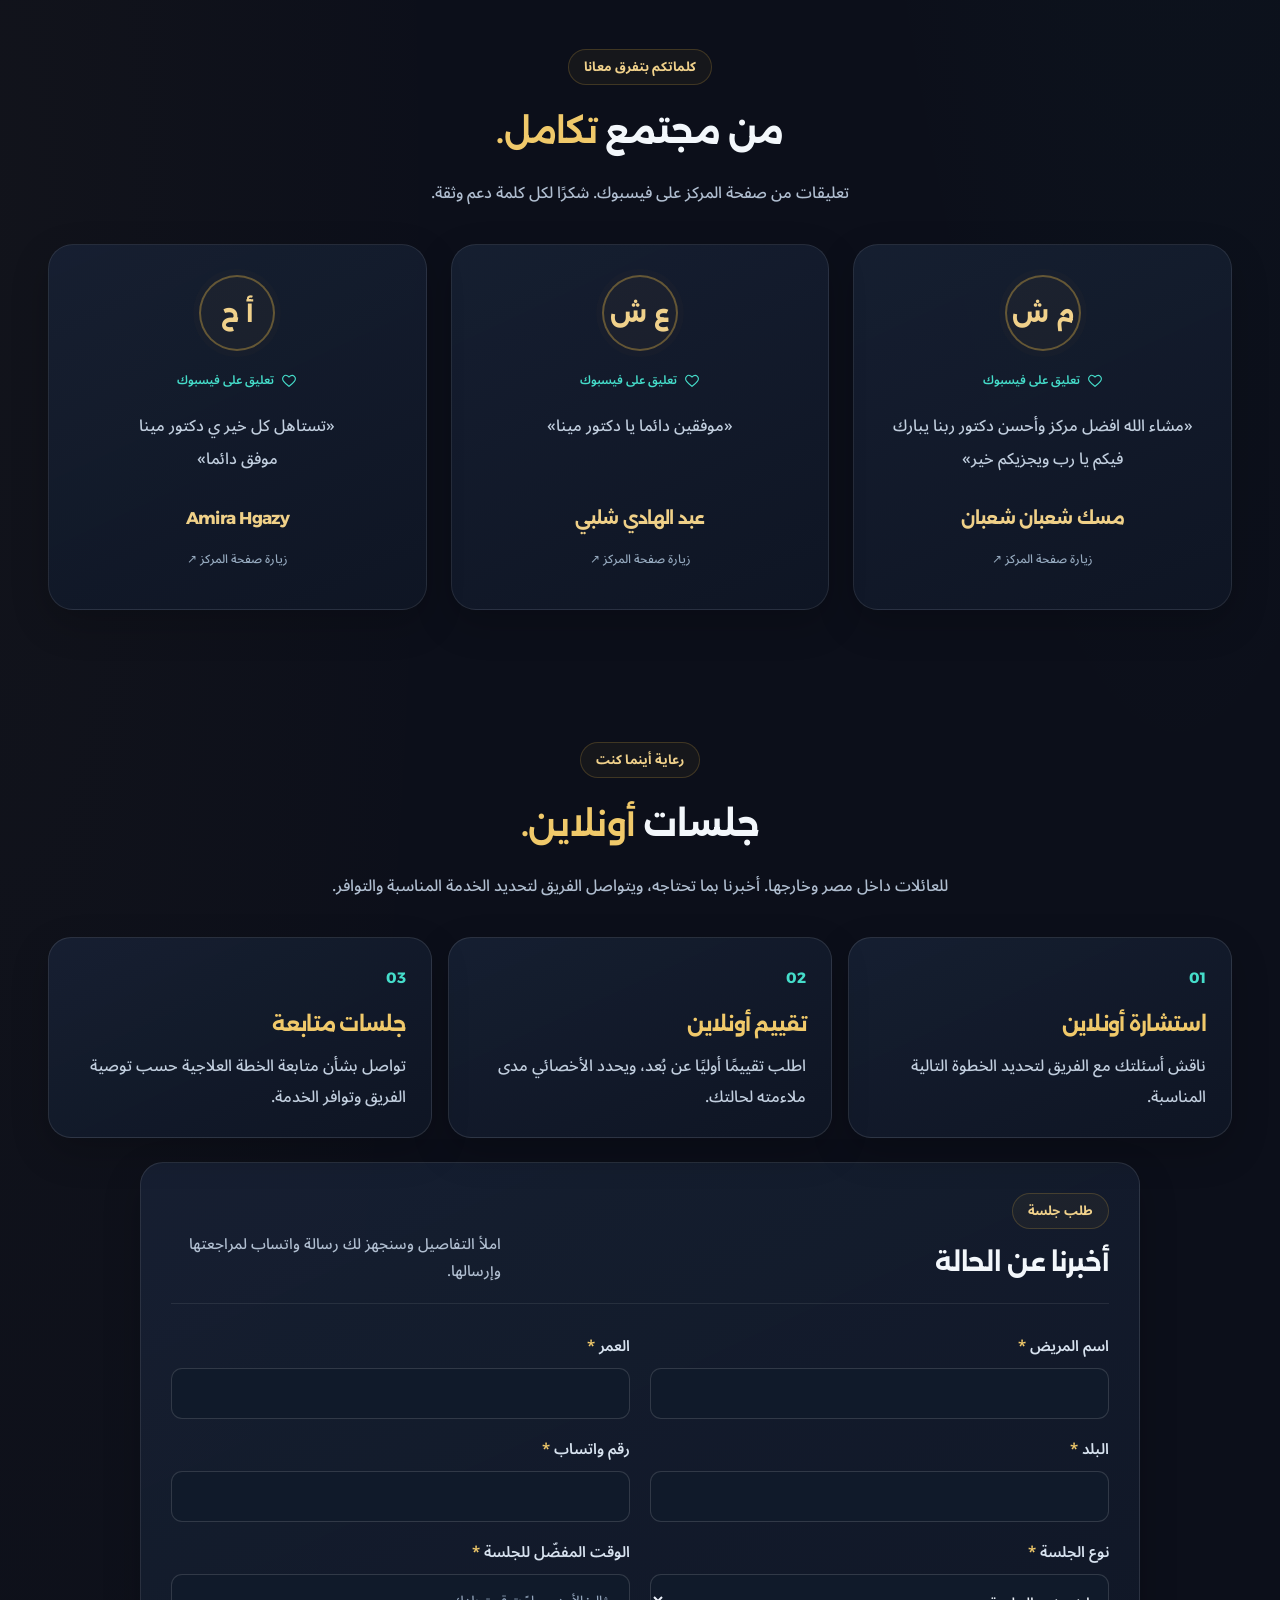
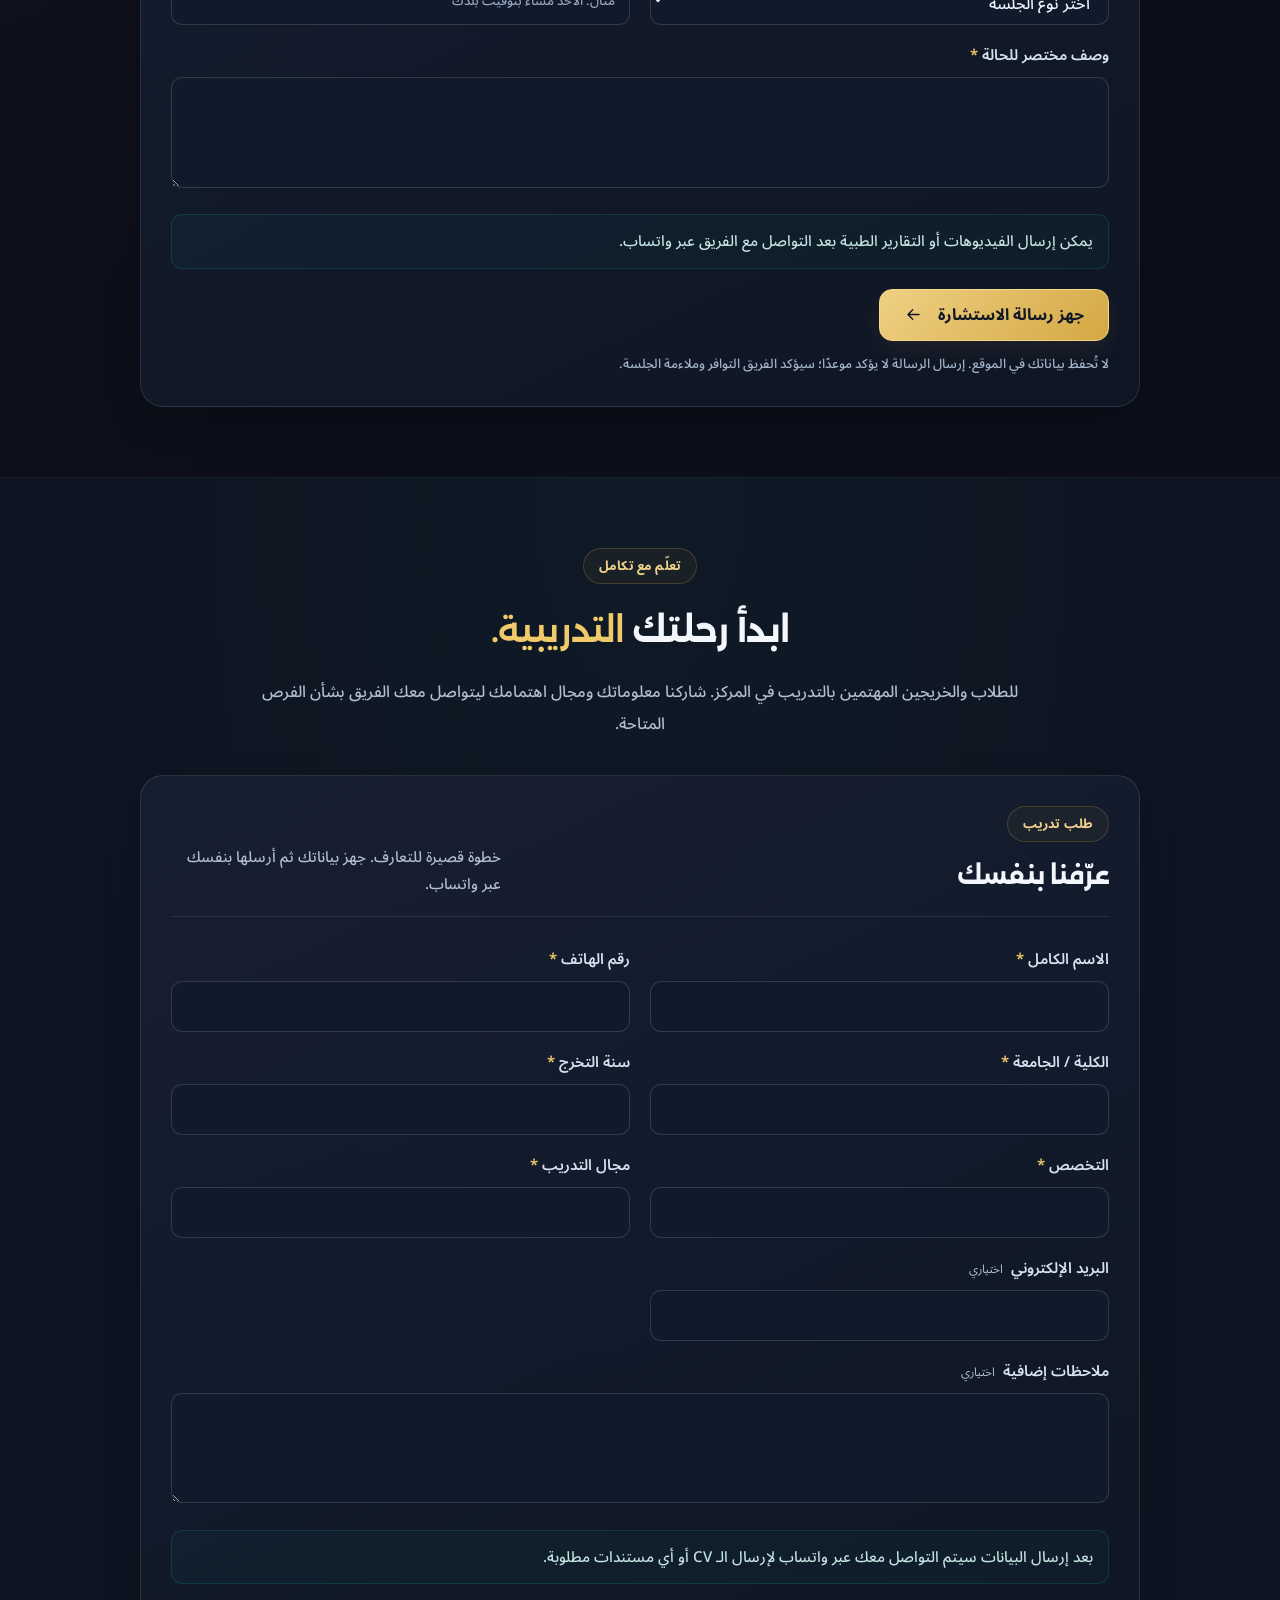
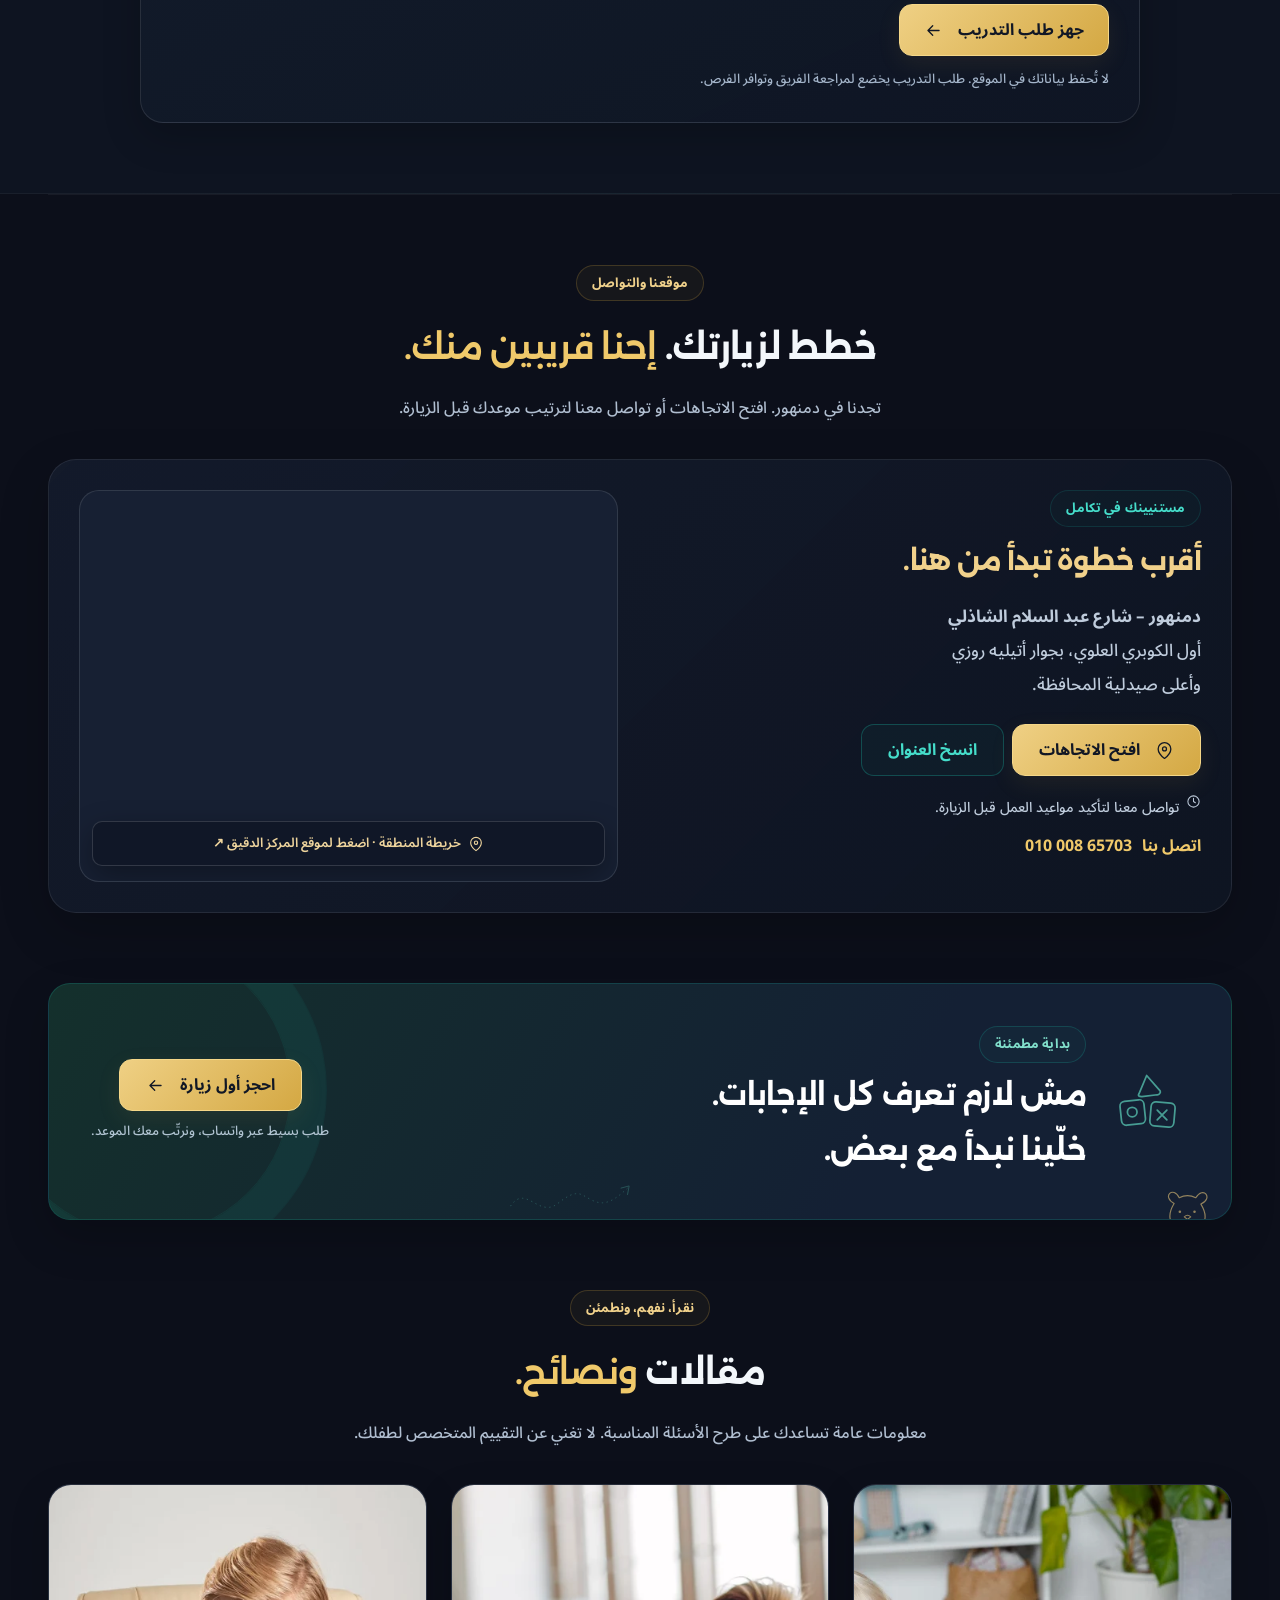
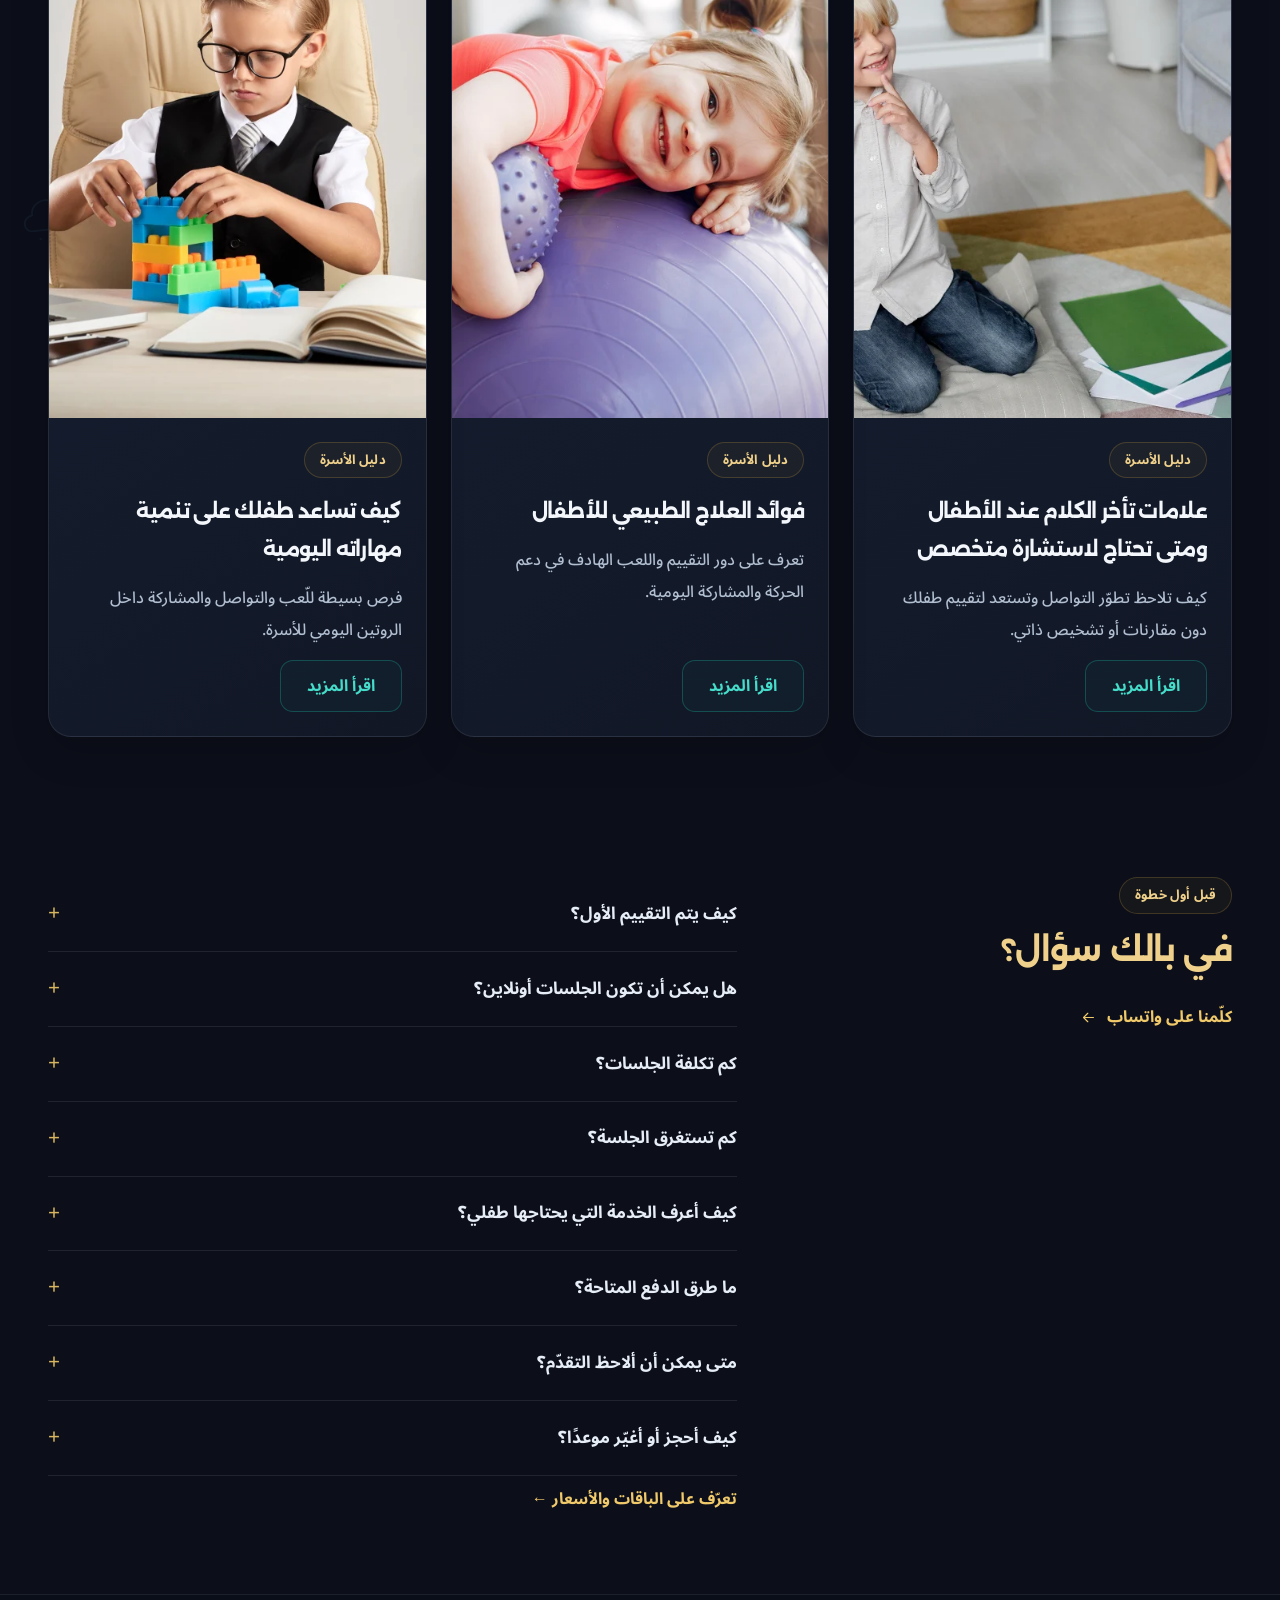
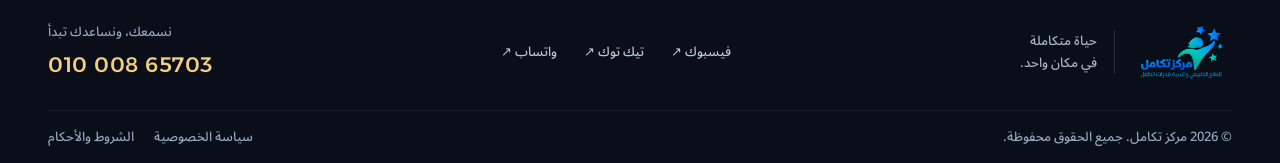
==== commit 79576b83: "update the website" ====
--- a/index.html
+++ b/index.html
@@ -32,6 +32,8 @@
   <link href="https://fonts.googleapis.com/css2?family=Alexandria:wght@400;500;600;700;800&family=Noto+Sans+Arabic:wght@400;500;600;700&display=swap" rel="stylesheet">
   <link rel="stylesheet" href="assets/css/style.css">
   <link rel="stylesheet" href="assets/css/theme.css">
+  <script src="assets/js/translations.js" defer></script>
+  <script src="assets/js/i18n.js" defer></script>
   <script src="assets/js/script.js" defer></script>
 </head>
 <body>
@@ -70,10 +72,10 @@
   <header class="site-header">
     <div class="container header-inner">
       <a class="brand" href="#home" aria-label="تكامل، الرئيسية"><img src="assets/images/logo.webp" alt="شعار مركز تكامل" width="94" height="63"><span class="brand-divider"></span><span class="brand-caption">العلاج الطبيعي<br>وتأهيل الأطفال</span></a>
-      <nav class="desktop-nav" aria-label="القائمة الرئيسية"><a href="#home" data-i18n="home">الرئيسية</a><a href="#services" data-i18n="services">خدماتنا</a><a href="#team" data-i18n="team">فريقنا</a><a href="packages.html" data-i18n="packages">الباقات</a><a href="#articles" data-i18n="articles">مقالات ونصائح</a><a href="#visit" data-i18n="visit">زورنا</a></nav>
+      <nav class="desktop-nav" aria-label="القائمة الرئيسية"><a href="#home" data-i18n="home">الرئيسية</a><a href="#services" data-i18n="services">خدماتنا</a><a href="#team" data-i18n="team">فريقنا</a><a href="#online">جلسات أونلاين</a><a href="#training">التدريب</a><a href="packages.html" data-i18n="packages">الباقات</a><a href="#articles" data-i18n="articles">مقالات ونصائح</a><a href="#visit" data-i18n="visit">زورنا</a></nav>
       <div class="header-actions"><div class="language-switch" role="group" aria-label="لغة الواجهة / Interface language"><button type="button" data-language="ar" lang="ar" aria-pressed="true">العربية</button><span aria-hidden="true">|</span><button type="button" data-language="en" lang="en" aria-pressed="false">English</button></div><button class="btn btn-primary btn-small" data-book><svg><use href="#i-calendar"/></svg><span data-i18n="book">احجز موعدك</span></button></div>
     </div>
-  <nav class="mobile-extra-nav" aria-label="صفحات المركز"><a href="packages.html" data-i18n="packages">الباقات</a><a href="#articles" data-i18n="articles">مقالات ونصائح</a><a href="#team" data-i18n="team">فريقنا</a></nav></header><p class="language-notice container" lang="en" dir="ltr" hidden>English interface preview. Clinical information and articles are currently available in Arabic.</p>
+  <nav class="mobile-extra-nav" aria-label="صفحات المركز"><a href="packages.html" data-i18n="packages">الباقات</a><a href="#articles" data-i18n="articles">مقالات ونصائح</a><a href="#team" data-i18n="team">فريقنا</a><a href="#online">جلسات أونلاين</a><a href="#training">التدريب</a></nav></header>
 
   <main id="main" lang="ar" dir="rtl"><div class="playground-sky" aria-hidden="true"><svg class="doodle doodle--sky sky-planet" aria-hidden="true" focusable="false"><use href="#d-planet"/></svg><svg class="doodle doodle--lavender sky-blocks" aria-hidden="true" focusable="false"><use href="#d-blocks"/></svg><svg class="doodle doodle--mint sky-kite" aria-hidden="true" focusable="false"><use href="#d-kite"/></svg><svg class="doodle doodle--sky sky-cloud" aria-hidden="true" focusable="false"><use href="#d-cloud"/></svg></div>
     <section class="hero container" id="home" aria-labelledby="hero-title">
@@ -86,10 +88,19 @@
       </div>
       <div class="hero-art clinic-hero"><svg class="doodle doodle--mint hero-kite" aria-hidden="true" focusable="false"><use href="#d-kite"/></svg>
         <div class="hero-slides" aria-label="صور المركز والخدمات">
-        <img class="hero-image" data-hero-slide="0" src="assets/images/hero.jpeg" alt="استقبال مركز تكامل للعلاج الطبيعي وتأهيل الأطفال في دمنهور" width="1195" height="896" fetchpriority="high">
-        <img class="hero-image" data-hero-slide="1" src="assets/images/العلاج الطبيعي للأطفال.webp" alt="صورة توضيحية للعلاج الطبيعي للأطفال" width="1000" height="667" hidden>
-        <img class="hero-image" data-hero-slide="2" src="assets/images/تنمية المهارات وصعوبات التعلّم.webp" alt="صورة توضيحية لتنمية مهارات الأطفال" width="1000" height="667" hidden>
-        </div><div class="hero-slide-controls" role="group" aria-label="اختيار صورة البانر"><button data-hero-dot="0" aria-label="صورة استقبال المركز" aria-pressed="true"></button><button data-hero-dot="1" aria-label="صورة العلاج الطبيعي للأطفال" aria-pressed="false"></button><button data-hero-dot="2" aria-label="صورة تنمية المهارات" aria-pressed="false"></button></div>
+          <img class="hero-image is-active" data-hero-slide="0" src="assets/images/hero.jpeg" alt="صورة من مركز تكامل" width="1195" height="896" fetchpriority="high">
+          <img class="hero-image" data-hero-slide="1" src="assets/images/hero2.jpeg" alt="صورة ثانية من مركز تكامل" loading="lazy" decoding="async">
+          <img class="hero-image" data-hero-slide="2" src="assets/images/hero3.jpeg" alt="صورة ثالثة من مركز تكامل" loading="lazy" decoding="async">
+          <img class="hero-image" data-hero-slide="3" src="assets/images/hero4.jpeg" alt="صورة رابعة من مركز تكامل" loading="lazy" decoding="async">
+          <img class="hero-image" data-hero-slide="4" src="assets/images/hero5.jpeg" alt="صورة خامسة من مركز تكامل" loading="lazy" decoding="async">
+        </div>
+        <div class="hero-slide-controls" role="group" aria-label="اختيار صورة البانر">
+          <button type="button" data-hero-dot="0" aria-label="عرض الصورة الأولى" aria-pressed="true"></button>
+          <button type="button" data-hero-dot="1" aria-label="عرض الصورة الثانية" aria-pressed="false"></button>
+          <button type="button" data-hero-dot="2" aria-label="عرض الصورة الثالثة" aria-pressed="false"></button>
+          <button type="button" data-hero-dot="3" aria-label="عرض الصورة الرابعة" aria-pressed="false"></button>
+          <button type="button" data-hero-dot="4" aria-label="عرض الصورة الخامسة" aria-pressed="false"></button>
+        </div>
         <div class="clinic-caption"><span class="note-icon"><svg><use href="#i-pin"/></svg></span><div><strong id="hero-caption-title">أهلًا بك في مركز تكامل</strong><span id="hero-caption-text">مساحة للرعاية، وبداية لخطوة جديدة.</span></div><a href="#visit" aria-label="موقع المركز"><svg><use href="#i-arrow"/></svg></a></div>
       </div>
     </section>
@@ -122,6 +133,46 @@
       </div>
     </section>
 
+    <section class="container page-section lead-section" id="online" aria-labelledby="online-title">
+      <div class="section-head"><div><span class="eyebrow">رعاية أينما كنت</span><h2 id="online-title">جلسات <span>أونلاين.</span></h2><p class="section-description">للعائلات داخل مصر وخارجها. أخبرنا بما تحتاجه، ويتواصل الفريق لتحديد الخدمة المناسبة والتوافر.</p></div></div>
+      <div class="consultation-grid">
+        <article class="consultation-card"><span class="consultation-number">01</span><h3>استشارة أونلاين</h3><p>ناقش أسئلتك مع الفريق لتحديد الخطوة التالية المناسبة.</p></article>
+        <article class="consultation-card"><span class="consultation-number">02</span><h3>تقييم أونلاين</h3><p>اطلب تقييمًا أوليًا عن بُعد، ويحدد الأخصائي مدى ملاءمته لحالتك.</p></article>
+        <article class="consultation-card"><span class="consultation-number">03</span><h3>جلسات متابعة</h3><p>تواصل بشأن متابعة الخطة العلاجية حسب توصية الفريق وتوافر الخدمة.</p></article>
+      </div>
+      <form class="lead-form" id="online-form"><div class="lead-form-heading"><div><span class="eyebrow">طلب جلسة</span><h3>أخبرنا عن الحالة</h3></div><p>املأ التفاصيل وسنجهز لك رسالة واتساب لمراجعتها وإرسالها.</p></div>
+        <div class="lead-fields">
+          <div><label for="online-name">اسم المريض <span>*</span></label><input id="online-name" name="name" autocomplete="name" required maxlength="80"></div>
+          <div><label for="online-age">العمر <span>*</span></label><input id="online-age" name="age" type="number" min="0" max="120" inputmode="numeric" required></div>
+          <div><label for="online-country">البلد <span>*</span></label><input id="online-country" name="country" autocomplete="country-name" required maxlength="80"></div>
+          <div><label for="online-phone">رقم واتساب <span>*</span></label><input id="online-phone" name="phone" type="tel" autocomplete="tel" inputmode="tel" dir="ltr" required minlength="8" maxlength="25"></div>
+          <div><label for="online-type">نوع الجلسة <span>*</span></label><select id="online-type" name="type" required><option value="" disabled selected>اختر نوع الجلسة</option><option value="استشارة أونلاين">استشارة أونلاين</option><option value="تقييم أونلاين">تقييم أونلاين</option><option value="جلسات متابعة">جلسات متابعة</option></select></div>
+          <div><label for="online-time">الوقت المفضّل للجلسة <span>*</span></label><input id="online-time" name="time" placeholder="مثال: الأحد مساءً بتوقيت بلدك" required maxlength="100"></div>
+          <div class="field-wide"><label for="online-case">وصف مختصر للحالة <span>*</span></label><textarea id="online-case" name="case" rows="3" required maxlength="700"></textarea></div>
+        </div>
+        <p class="lead-note">يمكن إرسال الفيديوهات أو التقارير الطبية بعد التواصل مع الفريق عبر واتساب.</p>
+        <button class="btn btn-primary" type="submit">جهز رسالة الاستشارة <svg><use href="#i-arrow"/></svg></button><p class="privacy-note">لا تُحفظ بياناتك في الموقع. إرسال الرسالة لا يؤكد موعدًا؛ سيؤكد الفريق التوافر وملاءمة الجلسة.</p>
+      </form>
+    </section>
+
+    <section class="training-section page-section" id="training" aria-labelledby="training-title"><div class="container">
+      <div class="section-head"><div><span class="eyebrow">تعلّم مع تكامل</span><h2 id="training-title">ابدأ رحلتك <span>التدريبية.</span></h2><p class="section-description">للطلاب والخريجين المهتمين بالتدريب في المركز. شاركنا معلوماتك ومجال اهتمامك ليتواصل معك الفريق بشأن الفرص المتاحة.</p></div></div>
+      <form class="lead-form" id="training-form"><div class="lead-form-heading"><div><span class="eyebrow">طلب تدريب</span><h3>عرّفنا بنفسك</h3></div><p>خطوة قصيرة للتعارف. جهز بياناتك ثم أرسلها بنفسك عبر واتساب.</p></div>
+        <div class="lead-fields">
+          <div><label for="training-name">الاسم الكامل <span>*</span></label><input id="training-name" name="name" autocomplete="name" required maxlength="80"></div>
+          <div><label for="training-phone">رقم الهاتف <span>*</span></label><input id="training-phone" name="phone" type="tel" autocomplete="tel" inputmode="tel" dir="ltr" required minlength="8" maxlength="25"></div>
+          <div><label for="training-college">الكلية / الجامعة <span>*</span></label><input id="training-college" name="college" required maxlength="120"></div>
+          <div><label for="training-year">سنة التخرج <span>*</span></label><input id="training-year" name="year" type="number" min="1980" max="2100" inputmode="numeric" required></div>
+          <div><label for="training-specialty">التخصص <span>*</span></label><input id="training-specialty" name="specialty" required maxlength="100"></div>
+          <div><label for="training-field">مجال التدريب <span>*</span></label><input id="training-field" name="field" required maxlength="100"></div>
+          <div><label for="training-email">البريد الإلكتروني <small>اختياري</small></label><input id="training-email" name="email" type="email" autocomplete="email" maxlength="120"></div>
+          <div class="field-wide"><label for="training-notes">ملاحظات إضافية <small>اختياري</small></label><textarea id="training-notes" name="notes" rows="3" maxlength="700"></textarea></div>
+        </div>
+        <p class="lead-note">بعد إرسال البيانات سيتم التواصل معك عبر واتساب لإرسال الـ CV أو أي مستندات مطلوبة.</p>
+        <button class="btn btn-primary" type="submit">جهز طلب التدريب <svg><use href="#i-arrow"/></svg></button><p class="privacy-note">لا تُحفظ بياناتك في الموقع. طلب التدريب يخضع لمراجعة الفريق وتوافر الفرص.</p>
+      </form>
+    </div></section>
+
     <section class="visit-section container page-section" id="visit" aria-labelledby="visit-title">
       <div class="section-head"><div><span class="eyebrow">موقعنا والتواصل</span><h2 id="visit-title">خطط لزيارتك. <span>إحنا قريبين منك.</span></h2><p class="section-description">تجدنا في دمنهور. افتح الاتجاهات أو تواصل معنا لترتيب موعدك قبل الزيارة.</p></div></div>
         <div class="visit-layout"><div class="visit-info"><span class="eyebrow">مستنيينك في تكامل</span><h3>أقرب خطوة تبدأ من هنا.</h3><p><strong>دمنهور – شارع عبد السلام الشاذلي</strong><br>أول الكوبري العلوي، بجوار أتيليه روزي<br>وأعلى صيدلية المحافظة.</p><div class="visit-buttons"><a class="btn btn-primary" href="https://share.google/JzSVAIi2ZpPw2nffL" target="_blank" rel="noopener noreferrer"><svg><use href="#i-pin"/></svg>افتح الاتجاهات</a><button class="btn btn-outline" id="copy-address">انسخ العنوان</button></div><p class="small muted"><svg><use href="#i-clock"/></svg>تواصل معنا لتأكيد مواعيد العمل قبل الزيارة.</p><a class="text-button" href="tel:01000865703">اتصل بنا <span dir="ltr">010 008 65703</span></a></div><div class="map-shell"><iframe id="area-map" title="خريطة منطقة شارع عبد السلام الشاذلي في دمنهور" src="https://maps.google.com/maps?q=%D8%B4%D8%A7%D8%B1%D8%B9%20%D8%B9%D8%A8%D8%AF%20%D8%A7%D9%84%D8%B3%D9%84%D8%A7%D9%85%20%D8%A7%D9%84%D8%B4%D8%A7%D8%B0%D9%84%D9%8A%20%D8%AF%D9%85%D9%86%D9%87%D9%88%D8%B1&output=embed" loading="lazy" referrerpolicy="no-referrer-when-downgrade"></iframe><a href="https://share.google/JzSVAIi2ZpPw2nffL" target="_blank" rel="noopener noreferrer" class="map-label"><svg><use href="#i-pin"/></svg>خريطة المنطقة · اضغط لموقع المركز الدقيق ↗</a></div></div>
@@ -130,7 +181,7 @@
     <section class="start-banner container" aria-labelledby="start-title"><svg class="doodle doodle--mint cta-journey" aria-hidden="true" focusable="false"><use href="#d-journey"/></svg><svg class="doodle doodle--yellow cta-peek" aria-hidden="true" focusable="false"><use href="#d-bear"/></svg><div class="banner-mark" aria-hidden="true"><svg class="doodle doodle--mint" aria-hidden="true" focusable="false"><use href="#d-blocks"/></svg></div><div><span class="eyebrow">بداية مطمئنة</span><h2 id="start-title">مش لازم تعرف كل الإجابات.<br>خلّينا نبدأ مع بعض.</h2></div><div class="banner-action"><button class="btn btn-primary" data-book>احجز أول زيارة <svg><use href="#i-arrow"/></svg></button><span>طلب بسيط عبر واتساب، ونرتّب معك الموعد.</span></div></section>
 
     <section class="container page-section" id="articles" aria-labelledby="articles-title"><div class="section-head"><div><span class="eyebrow">نقرأ، نفهم، ونطمئن</span><h2 id="articles-title">مقالات <span>ونصائح.</span></h2><p class="section-description">معلومات عامة تساعدك على طرح الأسئلة المناسبة. لا تغني عن التقييم المتخصص لطفلك.</p></div></div><div class="article-grid"><article class="article-card"><img src="assets/images/التخاطب والتواصل.webp" alt="علامات تأخر الكلام عند الأطفال ومتى تحتاج لاستشارة متخصص" width="800" height="533" loading="lazy"><div><span class="eyebrow">دليل الأسرة</span><h3>علامات تأخر الكلام عند الأطفال ومتى تحتاج لاستشارة متخصص</h3><p>كيف تلاحظ تطوّر التواصل وتستعد لتقييم طفلك دون مقارنات أو تشخيص ذاتي.</p><a class="btn btn-outline" href="article-speech-delay.html">اقرأ المزيد <span class="sr-only">عن علامات تأخر الكلام عند الأطفال ومتى تحتاج لاستشارة متخصص</span></a></div></article><article class="article-card"><img src="assets/images/العلاج الطبيعي للأطفال.webp" alt="فوائد العلاج الطبيعي للأطفال" width="800" height="533" loading="lazy"><div><span class="eyebrow">دليل الأسرة</span><h3>فوائد العلاج الطبيعي للأطفال</h3><p>تعرف على دور التقييم واللعب الهادف في دعم الحركة والمشاركة اليومية.</p><a class="btn btn-outline" href="article-pediatric-physiotherapy.html">اقرأ المزيد <span class="sr-only">عن فوائد العلاج الطبيعي للأطفال</span></a></div></article><article class="article-card"><img src="assets/images/تنمية المهارات وصعوبات التعلّم.webp" alt="كيف تساعد طفلك على تنمية مهاراته اليومية" width="800" height="533" loading="lazy"><div><span class="eyebrow">دليل الأسرة</span><h3>كيف تساعد طفلك على تنمية مهاراته اليومية</h3><p>فرص بسيطة للّعب والتواصل والمشاركة داخل الروتين اليومي للأسرة.</p><a class="btn btn-outline" href="article-daily-skills.html">اقرأ المزيد <span class="sr-only">عن كيف تساعد طفلك على تنمية مهاراته اليومية</span></a></div></article></div></section>
-    <section class="faq container" aria-labelledby="faq-title"><div class="faq-heading"><span class="eyebrow">قبل أول خطوة</span><h2 id="faq-title">في بالك سؤال؟</h2><a href="https://wa.me/201068681114" target="_blank" rel="noopener noreferrer" class="text-button">كلّمنا على واتساب <svg><use href="#i-arrow"/></svg></a></div><div class="faq-items"><details><summary>كيف يتم التقييم الأول؟<span aria-hidden="true">+</span></summary><p>نتعرّف على تاريخ طفلك واهتمامات الأسرة، ونلاحظ المهارات المناسبة لعمره. يناقش الأخصائي معك النتائج والخطوة التالية، وقد يطلب تقارير أو تقييمات إضافية.</p></details><details><summary>هل يمكن أن تكون الجلسات أونلاين؟<span aria-hidden="true">+</span></summary><p>اسأل المركز عن توافر المتابعة عن بُعد وملاءمتها لطفلك. بعض التقييمات والجلسات تتطلب الحضور؛ لا نفترض أن الخدمة متاحة لكل الحالات.</p></details><details><summary>كم تكلفة الجلسات؟<span aria-hidden="true">+</span></summary><p>تختلف التكلفة حسب الخدمة والخطة. اطّلع على صفحة الباقات ثم تواصل معنا للحصول على السعر الحالي قبل تأكيد أي موعد.</p></details><details><summary>كم تستغرق الجلسة؟<span aria-hidden="true">+</span></summary><p>تتحدد المدة حسب التقييم ونوع الخدمة وقدرة الطفل على المشاركة. سيؤكد الفريق معك المدة المتوقعة عند ترتيب الموعد.</p></details><details><summary>كيف أعرف الخدمة التي يحتاجها طفلي؟<span aria-hidden="true">+</span></summary><p>ابدأ بتقييم أولي إذا كنت غير متأكد. يوضح الأخصائي الخدمات المناسبة، وقد يقترح التعاون مع تخصص آخر عند الحاجة.</p></details><details><summary>ما طرق الدفع المتاحة؟<span aria-hidden="true">+</span></summary><p>يرجى سؤال فريق المركز عن طرق الدفع المتاحة وسياسة الدفع عند تأكيد الحجز. لا يقبل هذا الموقع مدفوعات إلكترونية.</p></details><details><summary>متى يمكن أن ألاحظ التقدّم؟<span aria-hidden="true">+</span></summary><p>يختلف التقدّم من طفل لآخر بحسب احتياجاته وأهدافه. تُراجع الخطة دوريًا مع الأسرة، ولا يمكن ضمان نتيجة أو مدة موحّدة للجميع.</p></details><details><summary>كيف أحجز أو أغيّر موعدًا؟<span aria-hidden="true">+</span></summary><p>استخدم زر الحجز لإعداد طلب عبر واتساب، ثم أرسله ليؤكد الفريق الموعد. لتعديل الموعد أو إلغائه تواصل مع المركز واسأل عن السياسة المطبّقة.</p></details><a class="text-button" href="packages.html">تعرّف على الباقات والأسعار ←</a></div></section>
+    <section class="faq container" aria-labelledby="faq-title"><div class="faq-heading"><span class="eyebrow">قبل أول خطوة</span><h2 id="faq-title">في بالك سؤال؟</h2><a href="https://wa.me/201068681114" target="_blank" rel="noopener noreferrer" class="text-button">كلّمنا على واتساب <svg><use href="#i-arrow"/></svg></a></div><div class="faq-items"><details><summary>كيف يتم التقييم الأول؟<span aria-hidden="true">+</span></summary><p>نتعرّف على تاريخ طفلك واهتمامات الأسرة، ونلاحظ المهارات المناسبة لعمره. يناقش الأخصائي معك النتائج والخطوة التالية، وقد يطلب تقارير أو تقييمات إضافية.</p></details><details><summary>هل يمكن أن تكون الجلسات أونلاين؟<span aria-hidden="true">+</span></summary><p>يمكنك إرسال طلب عبر قسم الجلسات أونلاين. يراجع الفريق ملاءمة الخدمة وتوافرها؛ بعض التقييمات والجلسات تتطلب الحضور.</p></details><details><summary>كم تكلفة الجلسات؟<span aria-hidden="true">+</span></summary><p>تختلف التكلفة حسب الخدمة والخطة. اطّلع على صفحة الباقات ثم تواصل معنا للحصول على السعر الحالي قبل تأكيد أي موعد.</p></details><details><summary>كم تستغرق الجلسة؟<span aria-hidden="true">+</span></summary><p>تتحدد المدة حسب التقييم ونوع الخدمة وقدرة الطفل على المشاركة. سيؤكد الفريق معك المدة المتوقعة عند ترتيب الموعد.</p></details><details><summary>كيف أعرف الخدمة التي يحتاجها طفلي؟<span aria-hidden="true">+</span></summary><p>ابدأ بتقييم أولي إذا كنت غير متأكد. يوضح الأخصائي الخدمات المناسبة، وقد يقترح التعاون مع تخصص آخر عند الحاجة.</p></details><details><summary>ما طرق الدفع المتاحة؟<span aria-hidden="true">+</span></summary><p>يرجى سؤال فريق المركز عن طرق الدفع المتاحة وسياسة الدفع عند تأكيد الحجز. لا يقبل هذا الموقع مدفوعات إلكترونية.</p></details><details><summary>متى يمكن أن ألاحظ التقدّم؟<span aria-hidden="true">+</span></summary><p>يختلف التقدّم من طفل لآخر بحسب احتياجاته وأهدافه. تُراجع الخطة دوريًا مع الأسرة، ولا يمكن ضمان نتيجة أو مدة موحّدة للجميع.</p></details><details><summary>كيف أحجز أو أغيّر موعدًا؟<span aria-hidden="true">+</span></summary><p>استخدم زر الحجز لإعداد طلب عبر واتساب، ثم أرسله ليؤكد الفريق الموعد. لتعديل الموعد أو إلغائه تواصل مع المركز واسأل عن السياسة المطبّقة.</p></details><a class="text-button" href="packages.html">تعرّف على الباقات والأسعار ←</a></div></section>
   </main>
 
   <footer class="site-footer"><div class="container footer-top"><a class="brand" href="#home"><img src="assets/images/logo.webp" width="100" height="67" alt="مركز تكامل"><span class="footer-slogan">حياة متكاملة<br>في مكان واحد.</span></a><div class="footer-social"><a href="https://www.facebook.com/profile.php?id=100064172256756" target="_blank" rel="noopener noreferrer">فيسبوك ↗</a><a href="https://tiktok.com/@drminareda" target="_blank" rel="noopener noreferrer">تيك توك ↗</a><a href="https://wa.me/201068681114" target="_blank" rel="noopener noreferrer">واتساب ↗</a></div><a class="footer-phone" href="tel:01000865703"><small>نسمعك، ونساعدك تبدأ</small><strong dir="ltr">010 008 65703</strong></a></div><div class="container footer-bottom"><span>© <span id="year">2026</span> مركز تكامل. جميع الحقوق محفوظة.</span><span class="footer-legal"><a href="privacy.html" data-i18n="privacy">سياسة الخصوصية</a><a href="terms.html" data-i18n="terms">الشروط والأحكام</a></span></div></footer>
--- a/assets/css/theme.css
+++ b/assets/css/theme.css
@@ -355,3 +355,45 @@
  .article-card h3{font-size:19px}
 }
 @media(prefers-reduced-motion:reduce){body .btn,body .dock-book,.text-button{transition:none}body .btn:hover,body .dock-book:hover{transform:none}}
+/* English uses the same components and palette, with natural reading direction. */
+html[lang=en] body{font-family:Arial,Helvetica,sans-serif}
+html[lang=en] h1,html[lang=en] h2,html[lang=en] h3,html[lang=en] .btn{font-family:Arial,Helvetica,sans-serif;letter-spacing:normal}
+html[lang=en] .hero h1{line-height:1.35}
+html[lang=en] .section-head h2,html[lang=en] .page-intro h1{line-height:1.5}
+html[lang=en] .hero-description,html[lang=en] .section-description{line-height:1.85}
+html[dir=ltr] .brand-caption,html[dir=ltr] .footer-slogan{text-align:left}
+html[dir=ltr] .service-card,html[dir=ltr] .service-detail-section{text-align:left}
+html[dir=ltr] .service-motif{left:auto;right:18px}
+html[dir=ltr] .close-dialog{left:auto;right:16px}
+html[dir=ltr] .dialog-shell>.eyebrow{padding-right:32px;padding-left:12px}
+html[dir=ltr] .hero-kite{right:20px;left:auto}
+html[dir=ltr] .hero-cloud{right:10px;left:auto}
+html[dir=ltr] .hero-blocks{right:18px;left:auto}
+html[dir=ltr] .hero-actions svg,html[dir=ltr] .text-button>svg,html[dir=ltr] .btn>svg:has(use[href="#i-arrow"]){transform:rotate(180deg)}
+html[lang=en] .desktop-nav{gap:14px}
+@media(max-width:1100px) and (min-width:761px){html[lang=en] .desktop-nav{gap:9px;font-size:12px}html[lang=en] .header-inner{gap:8px}html[lang=en] .site-header .brand img{width:75px}}
+@media(max-width:760px){html[lang=en] .service-card h3{font-size:15px;line-height:1.55}html[lang=en] .service-card p{line-height:1.65}html[lang=en] .hero h1{font-size:clamp(30px,8vw,42px)}html[lang=en] .dock-book{font-size:12px}html[lang=en] .mobile-extra-nav{gap:22px}html[lang=en] .site-header .btn-small{font-size:11px}}
+html[dir=ltr] .team-grid .doctor-card{direction:ltr}
+html[dir=ltr] .review-row strong,html[dir=ltr] .footer-phone{text-align:left}
+html[dir=ltr] .service-card .text-button{text-align:left}
+html[dir=ltr] .clinic-caption a svg{transform:rotate(180deg)}
+
+/* Consultation and training requests */
+.hero-slides .hero-image{opacity:0;visibility:hidden;transition:opacity .8s ease,visibility .8s ease;mix-blend-mode:normal}
+.hero-slides .hero-image.is-active{opacity:1;visibility:visible}
+.lead-section{padding-top:62px}
+.training-section{background:radial-gradient(ellipse at 50% 0,#18bba70a,transparent 65%),#0e1421;border-block:1px solid #ffffff0c}
+.consultation-grid{display:grid;grid-template-columns:repeat(3,minmax(0,1fr));gap:16px;margin-bottom:24px}
+.consultation-card,.lead-form{background:linear-gradient(155deg,#172033eb,#0f1624f5);border:1px solid #ffffff1b;box-shadow:0 14px 38px #0003;border-radius:23px}
+.consultation-card{padding:25px;min-width:0}.consultation-number{color:var(--teal);font:700 15px var(--heading)}
+.consultation-card h3{font-size:20px;color:var(--gold-light);margin:13px 0 9px}.consultation-card p{color:#c1cede;font-size:16px;line-height:1.9}
+.lead-form{padding:30px;max-width:1000px;margin-inline:auto}.lead-form-heading{display:flex;justify-content:space-between;align-items:end;gap:24px;padding-bottom:18px;border-bottom:1px solid var(--line)}
+.lead-form-heading h3{font-size:25px;margin-top:11px}.lead-form-heading p{color:var(--muted);font-size:15px;line-height:1.8;max-width:330px}
+.lead-fields{display:grid;grid-template-columns:repeat(2,minmax(0,1fr));gap:3px 20px;margin:15px 0}.lead-fields>div{min-width:0}.lead-fields label{font-size:15px;margin:14px 0 8px}.lead-fields label small{font-size:12px}.lead-fields input,.lead-fields select,.lead-fields textarea{font-size:16px;min-height:50px;padding:11px 14px;border-radius:11px}
+.lead-fields textarea{width:100%;min-width:0;min-height:104px;resize:vertical;color-scheme:dark;background:#101a2a;color:#ecf2fa;border:1px solid #ffffff23;font-family:inherit;line-height:1.8}
+.lead-fields input:focus,.lead-fields select:focus,.lead-fields textarea:focus{outline:2px solid var(--teal);outline-offset:2px}.field-wide{grid-column:1/-1}
+.lead-note{color:#c3e3df;background:#18bba70b;border:1px solid #18bba729;border-radius:11px;padding:12px 15px;font-size:15px;line-height:1.9;margin:16px 0 20px}
+.lead-form>.btn{min-height:52px;padding-inline:24px;font-size:16px}.lead-form .privacy-note{text-align:start;font-size:13px;line-height:1.8}
+.article-card p{font-size:max(15px,1rem)}.footer-slogan,.footer-social,.footer-phone small,.footer-bottom{font-size:13px;line-height:1.7}.btn,.text-button{font-size:max(14px,1rem)}
+@media(max-width:760px){.consultation-grid{grid-template-columns:1fr;gap:11px}.consultation-card{padding:18px 20px}.consultation-card h3{font-size:18px;margin:5px 0}.consultation-card p{font-size:15px}.lead-form{padding:22px 18px}.lead-form-heading{display:block}.lead-form-heading h3{font-size:22px}.lead-form-heading p{max-width:none;margin-top:8px}.lead-fields{grid-template-columns:1fr;gap:0}.lead-fields label{font-size:14px}.lead-note{font-size:14px}.lead-form>.btn{width:100%}.lead-form .privacy-note{font-size:12px}.footer-social{font-size:13px}}
+@media(prefers-reduced-motion:reduce){.hero-slides .hero-image{transition:none}}
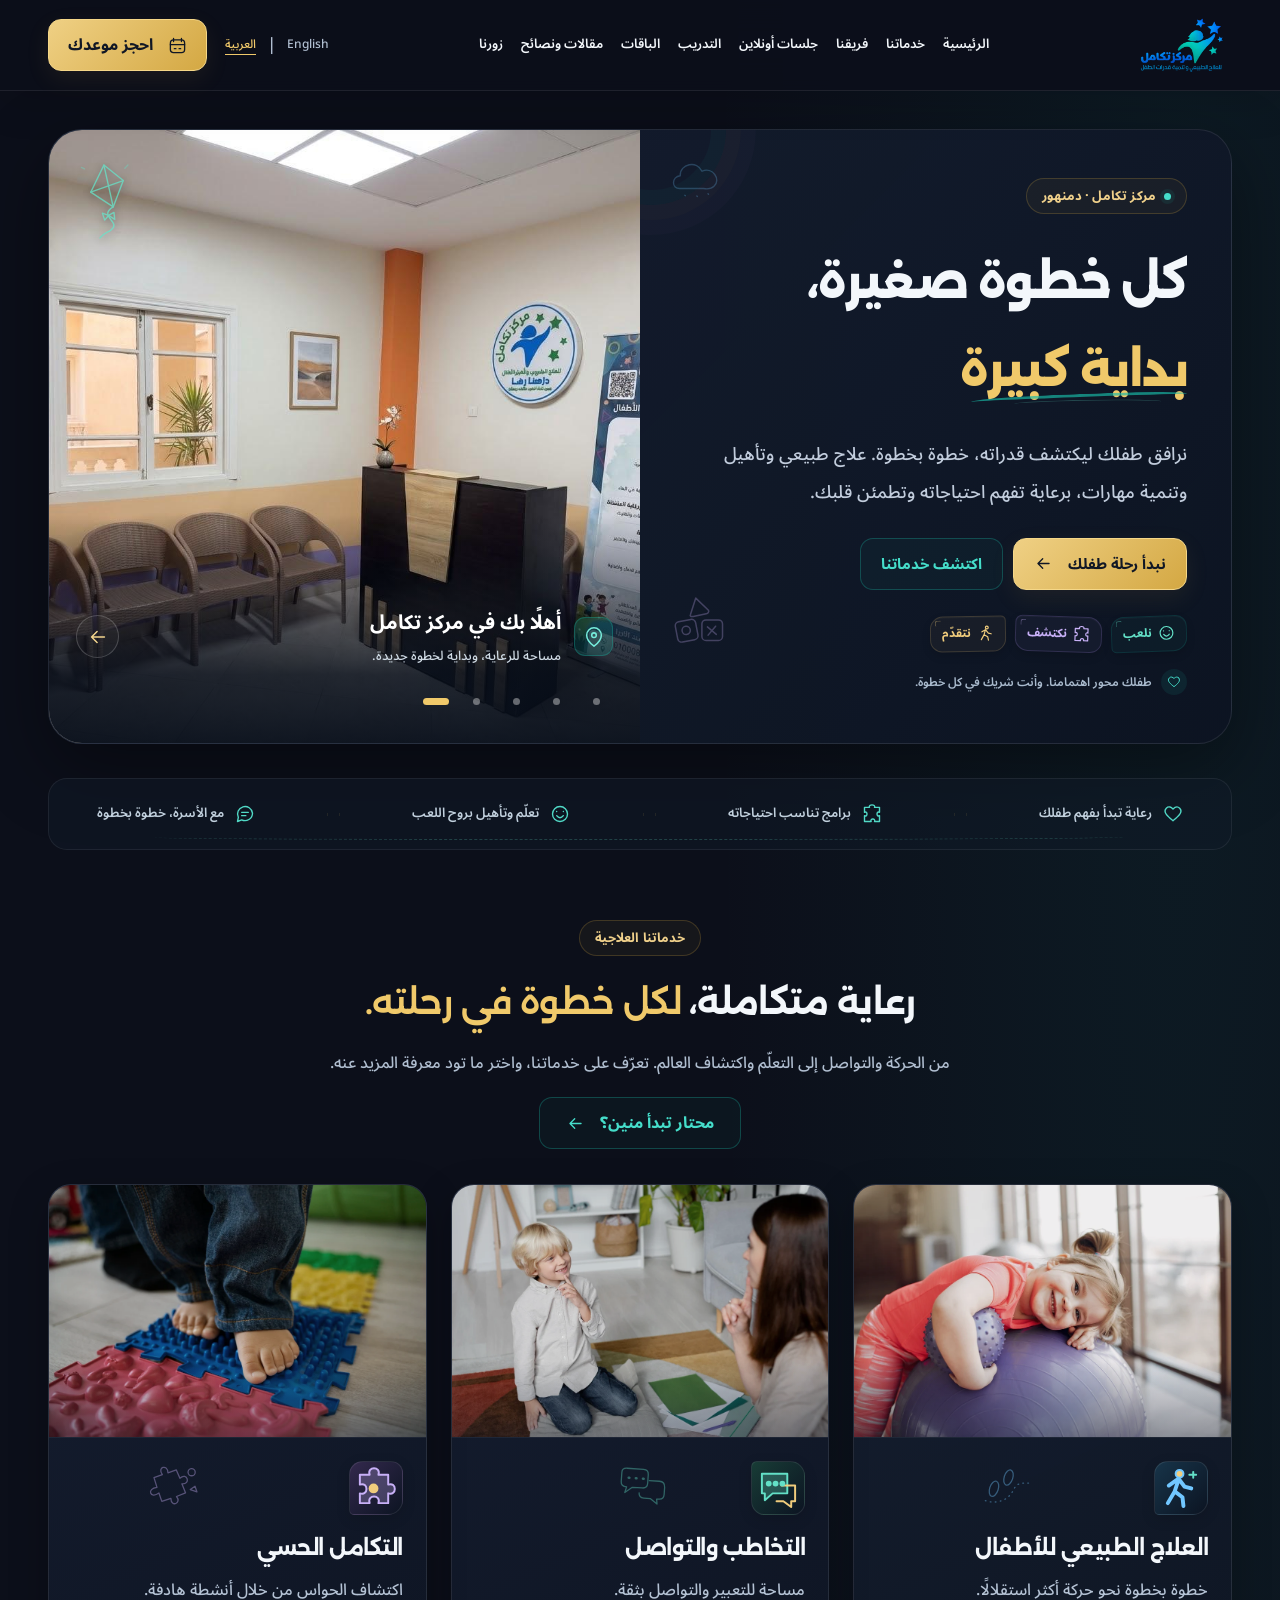
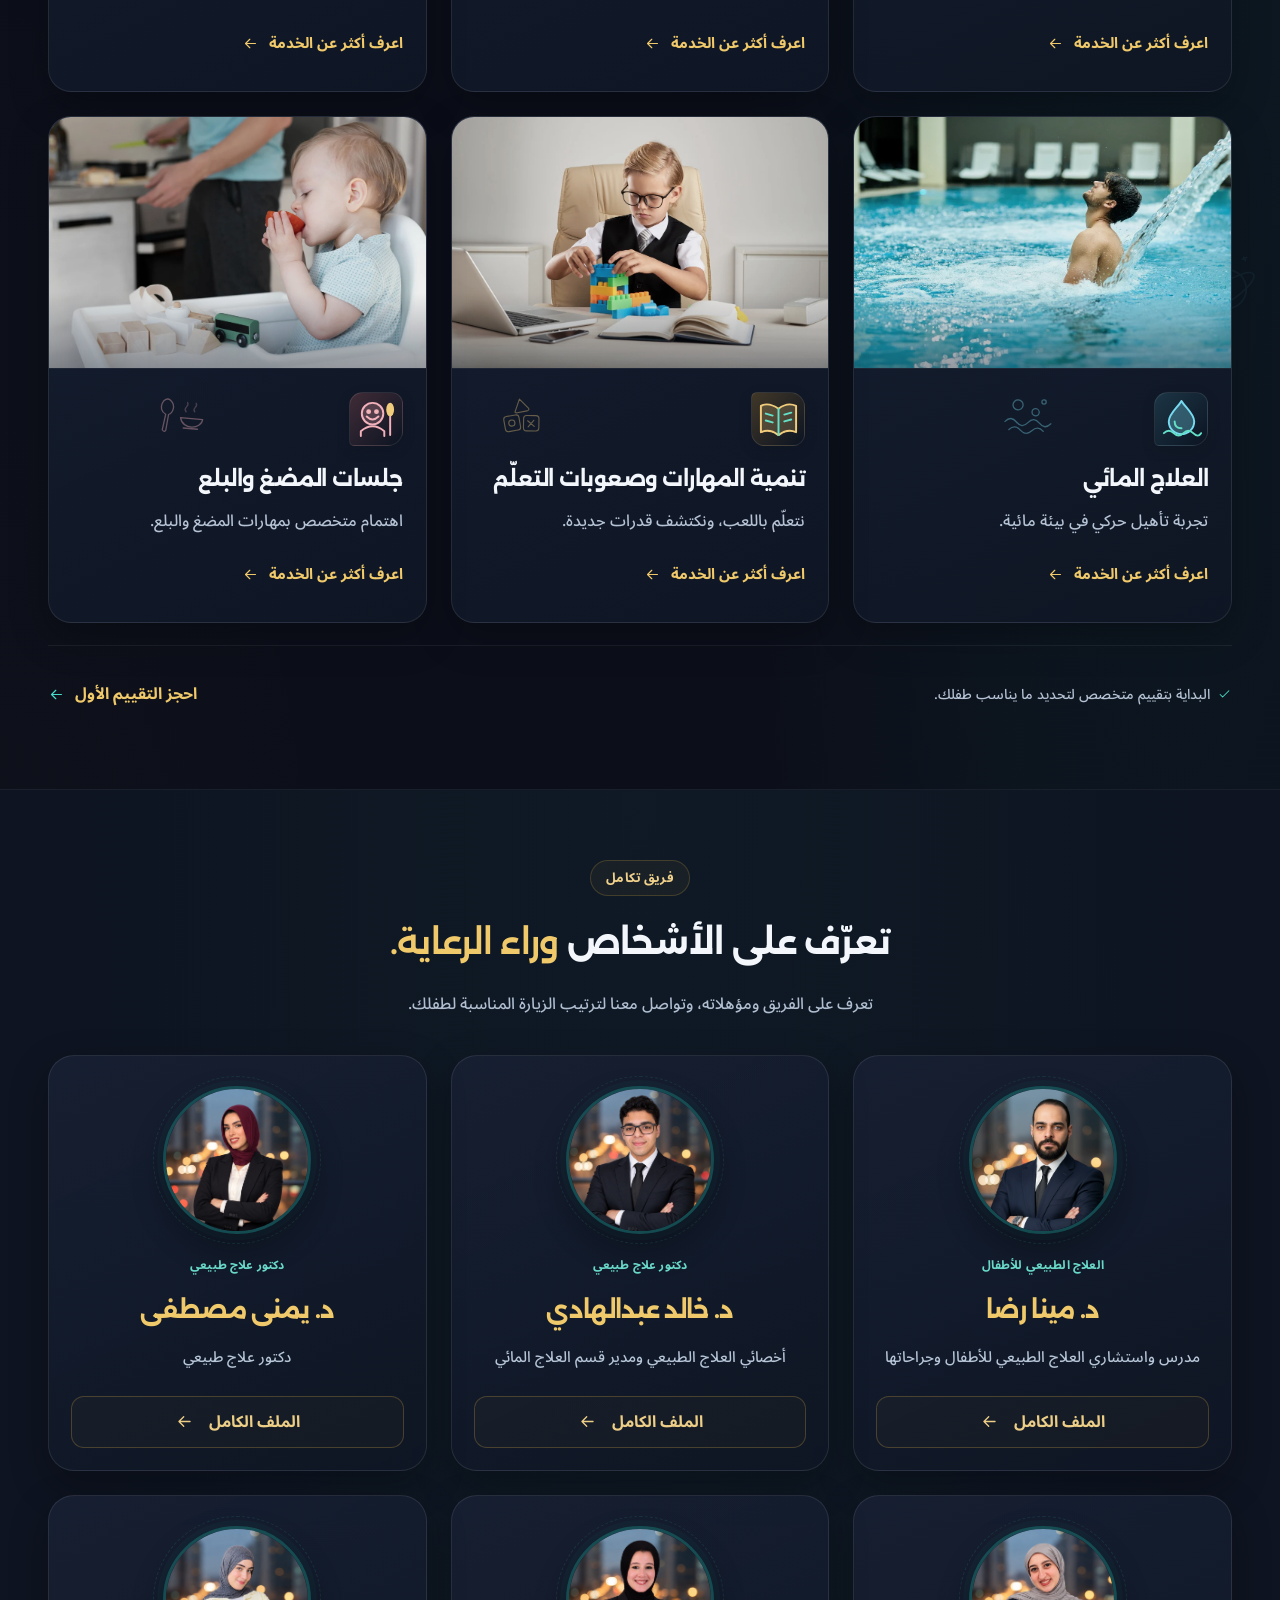
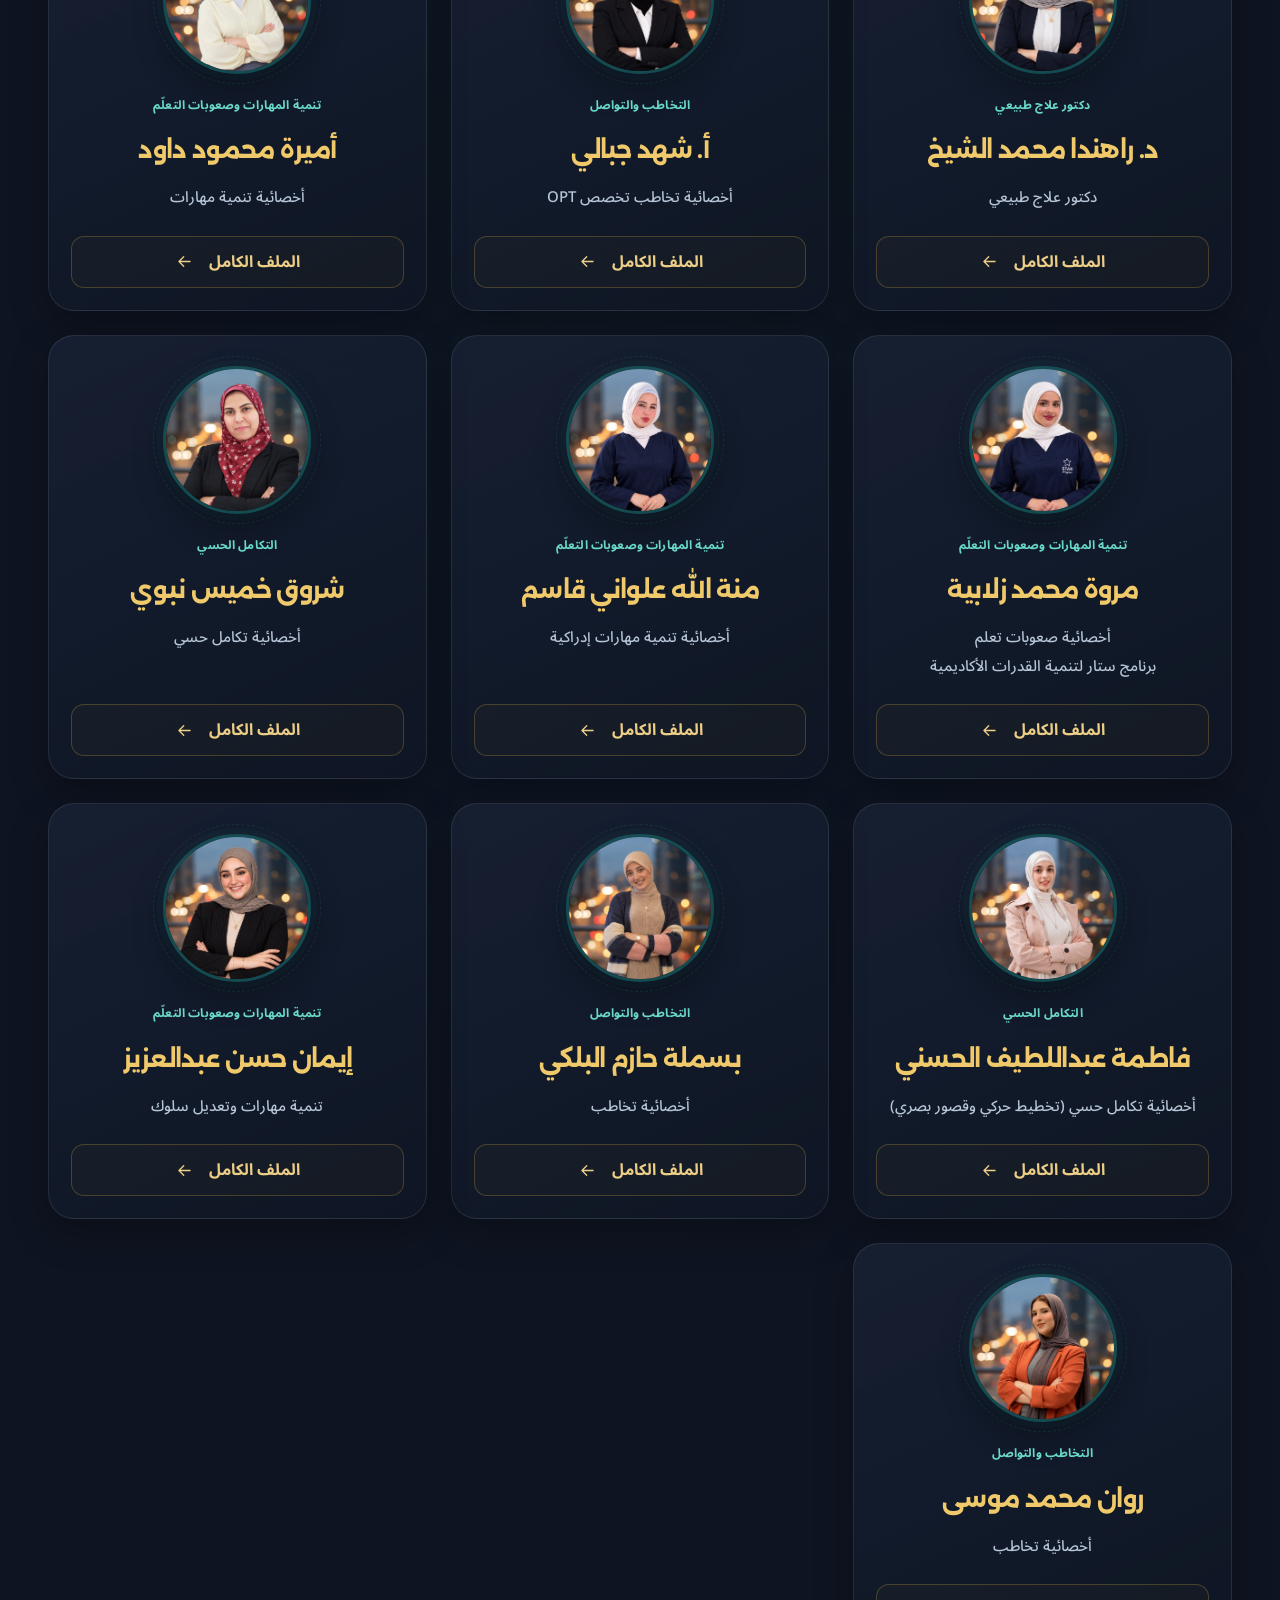
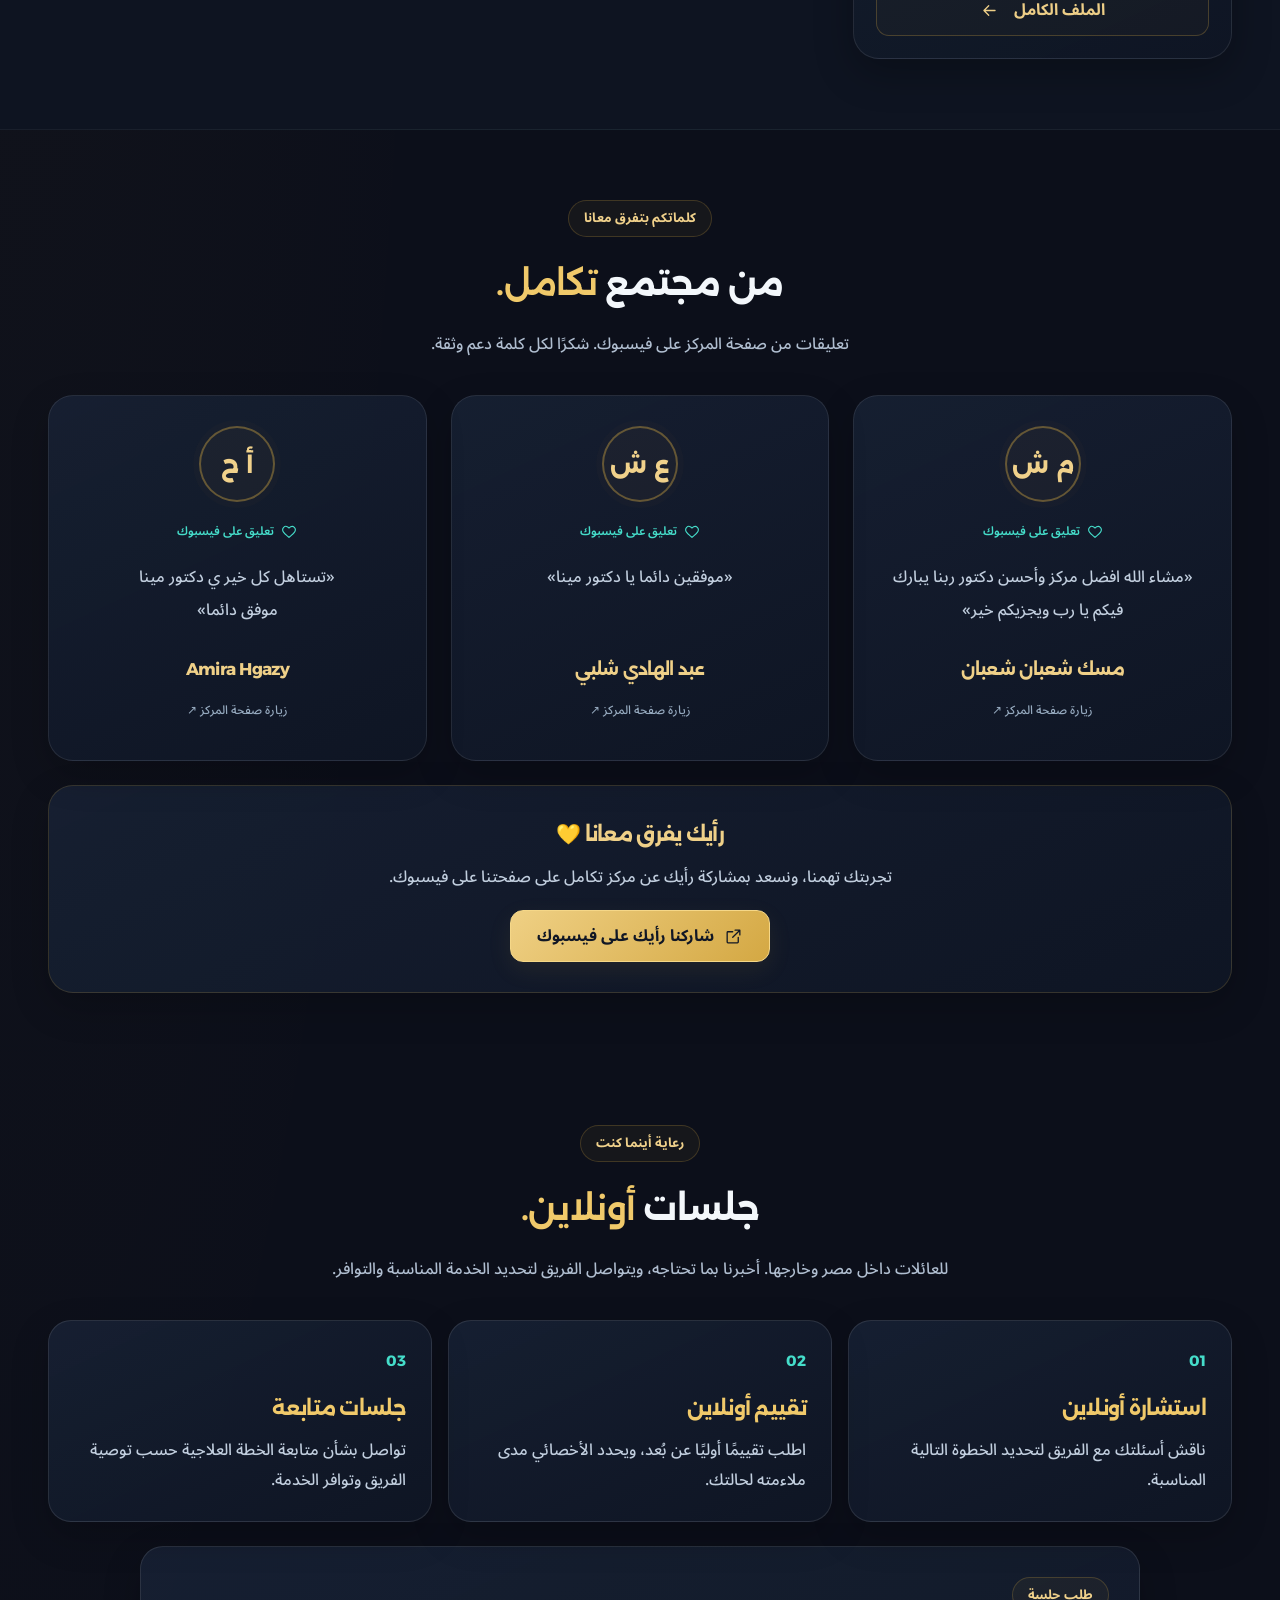
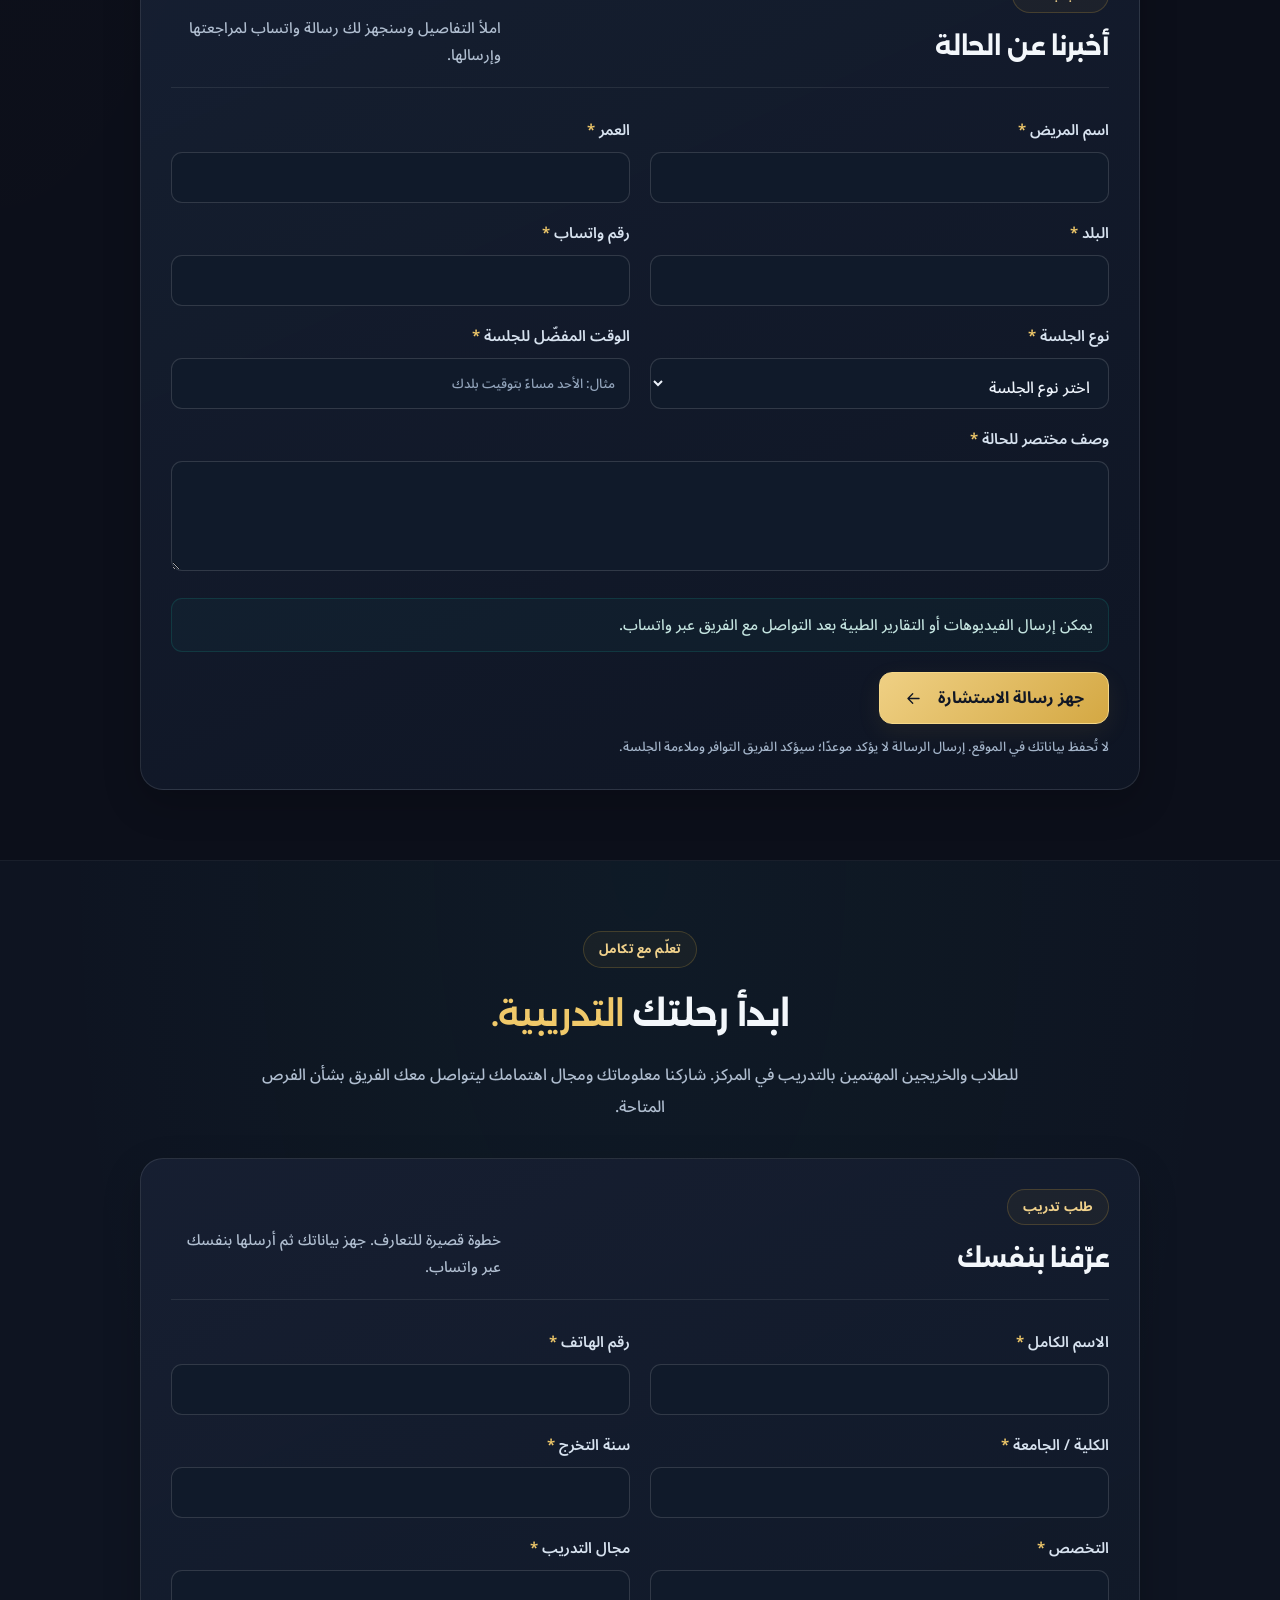
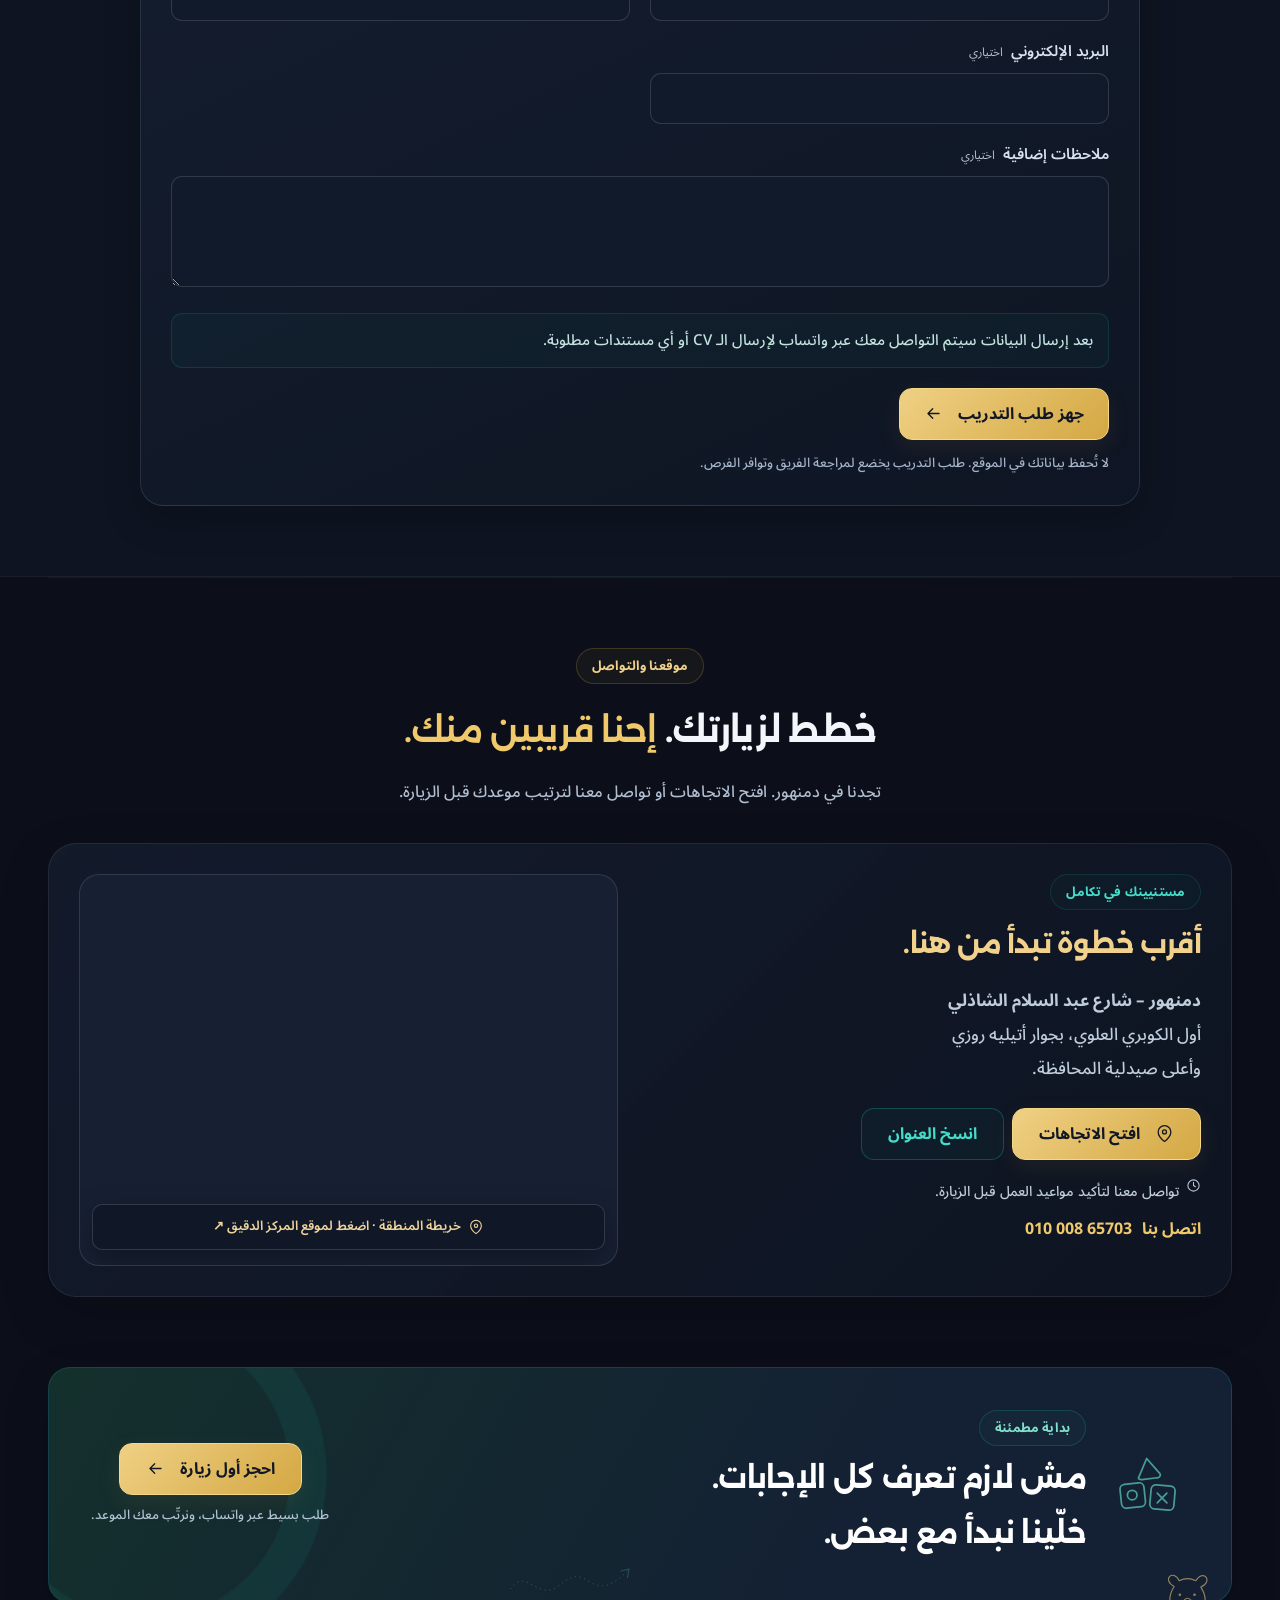
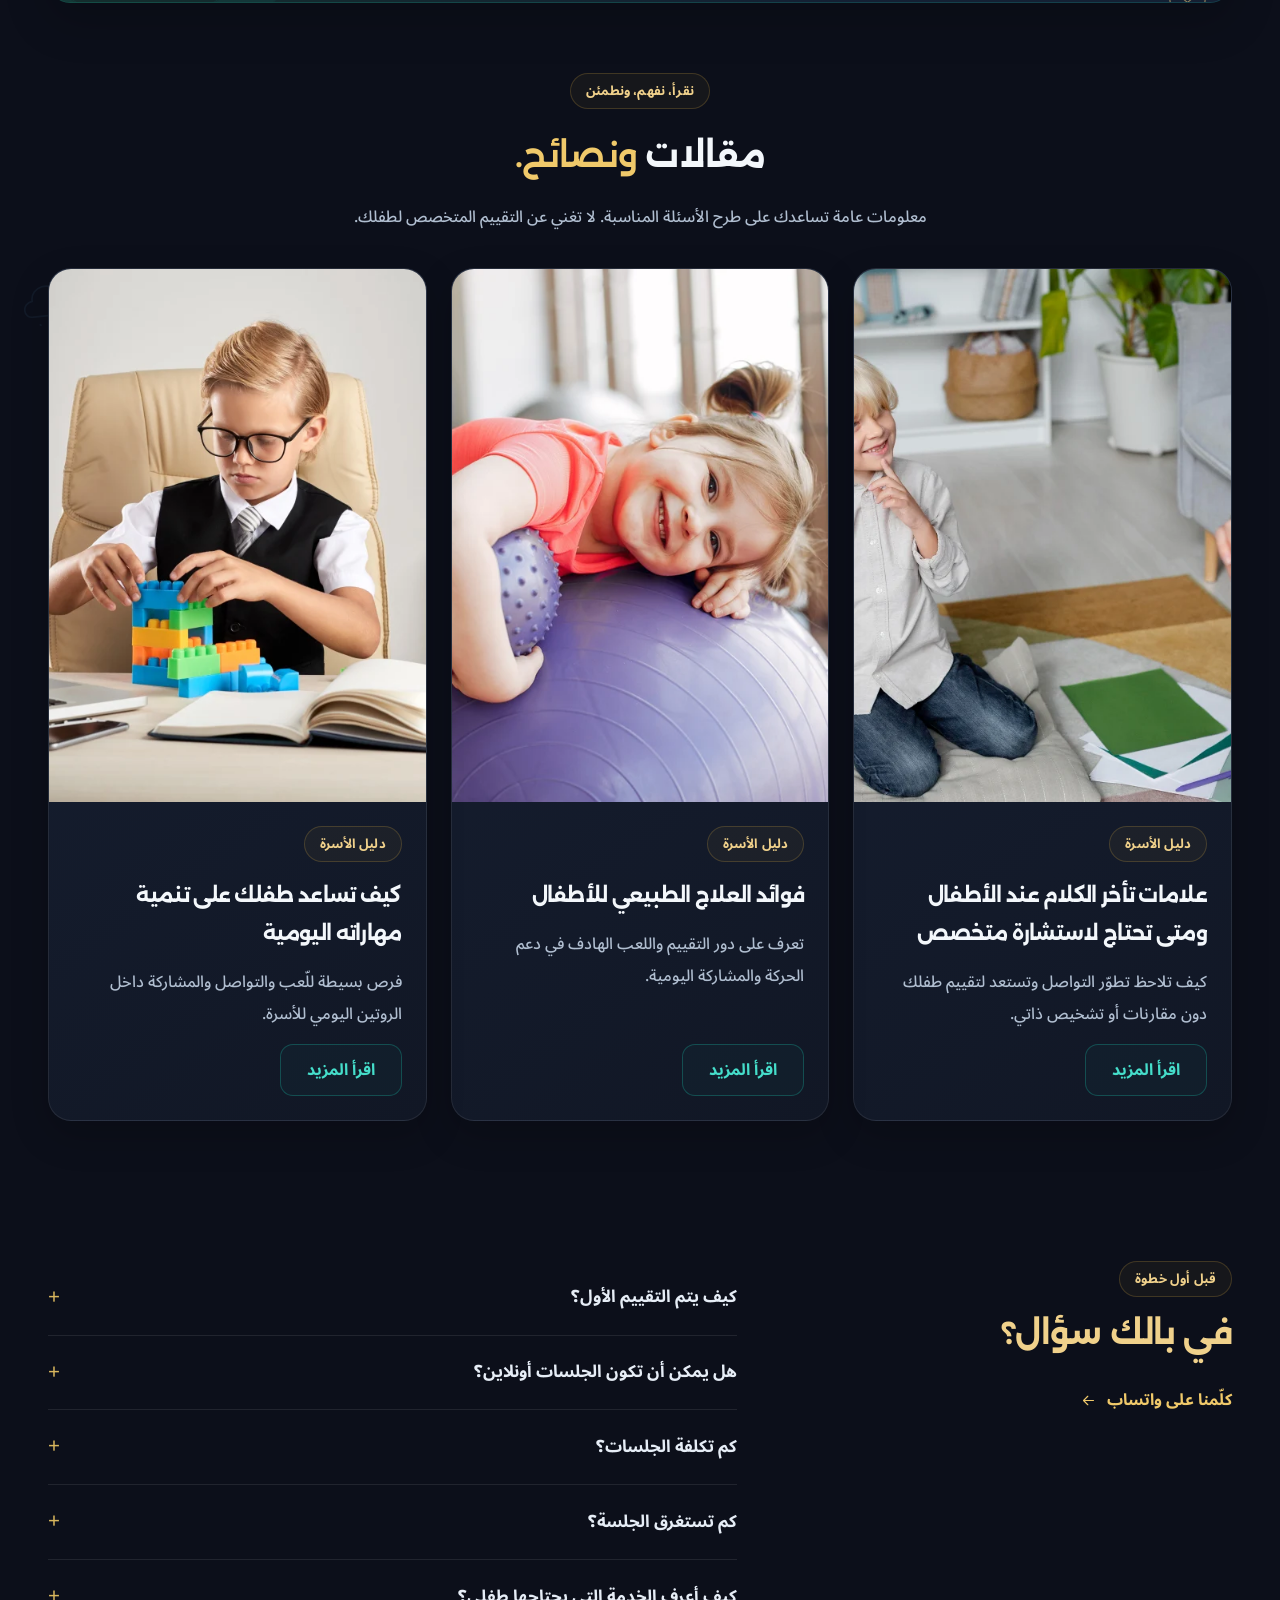
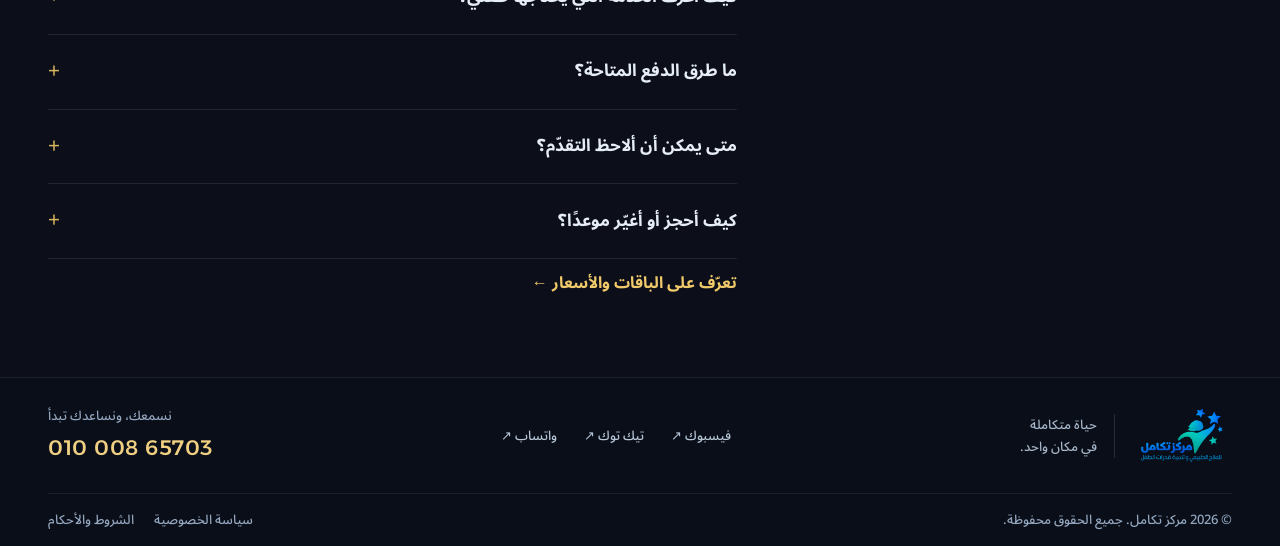
==== commit c23eed02: "update website" ====
--- a/index.html
+++ b/index.html
@@ -40,6 +40,7 @@
   <a class="skip-link" href="#main">انتقل إلى المحتوى</a>
   <svg class="icon-library" xmlns="http://www.w3.org/2000/svg" aria-hidden="true"><defs>
     <symbol id="i-arrow" viewBox="0 0 24 24"><path d="M19 12H5m6-6-6 6 6 6"/></symbol>
+    <symbol id="i-external" viewBox="0 0 24 24"><path d="M14 4h6v6M20 4 11 13M18 13v6a1 1 0 0 1-1 1H5a1 1 0 0 1-1-1V7a1 1 0 0 1 1-1h6"/></symbol>
     <symbol id="i-phone" viewBox="0 0 24 24"><path d="m8 3 3 5-3 3a15 15 0 0 0 5 5l3-3 5 3c-1 7-6 6-12 1S1 5 8 3Z"/></symbol>
     <symbol id="i-pin" viewBox="0 0 24 24"><path d="M20 10c0 6-8 12-8 12S4 16 4 10a8 8 0 1 1 16 0Z"/><circle cx="12" cy="10" r="2.5"/></symbol>
     <symbol id="i-calendar" viewBox="0 0 24 24"><rect x="3" y="5" width="18" height="16" rx="4"/><path d="M7 3v4m10-4v4M3 11h18m-13 5h2m4 0h2"/></symbol>
@@ -131,6 +132,11 @@
         <article class="testimonial-card"><div class="testimonial-avatar" aria-hidden="true">ع ش</div><span class="feedback-source"><svg><use href="#i-heart"/></svg>تعليق على فيسبوك</span><blockquote>«موفقين دائما يا دكتور مينا»</blockquote><h3>عبد الهادي شلبي</h3><a href="https://www.facebook.com/profile.php?id=100064172256756" target="_blank" rel="noopener noreferrer">زيارة صفحة المركز ↗</a></article>
         <article class="testimonial-card"><div class="testimonial-avatar" aria-hidden="true">أ ح</div><span class="feedback-source"><svg><use href="#i-heart"/></svg>تعليق على فيسبوك</span><blockquote>«تستاهل كل خير ي دكتور مينا<br>موفق دائما»</blockquote><h3>Amira Hgazy</h3><a href="https://www.facebook.com/profile.php?id=100064172256756" target="_blank" rel="noopener noreferrer">زيارة صفحة المركز ↗</a></article>
       </div>
+      <div class="feedback-cta">
+        <h3>رأيك يفرق معانا 💛</h3>
+        <p>تجربتك تهمنا، ونسعد بمشاركة رأيك عن مركز تكامل على صفحتنا على فيسبوك.</p>
+        <a class="btn btn-primary" href="https://www.facebook.com/profile.php?id=100064172256756&sk=reviews" target="_blank" rel="noopener noreferrer" aria-label="شاركنا رأيك عن مركز تكامل على فيسبوك"><svg aria-hidden="true"><use href="#i-external"/></svg>شاركنا رأيك على فيسبوك</a>
+      </div>
     </section>
 
     <section class="container page-section lead-section" id="online" aria-labelledby="online-title">
@@ -188,7 +194,7 @@
 
   <nav class="mobile-dock" aria-label="الوصول السريع"><a href="#home" class="dock-item"><svg><use href="#i-heart"/></svg><span>الرئيسية</span></a><a href="#services" class="dock-item"><svg><use href="#i-puzzle"/></svg><span>الخدمات</span></a><button class="dock-book" data-book><svg><use href="#i-calendar"/></svg>احجز موعدك</button><a href="#visit" class="dock-item"><svg><use href="#i-pin"/></svg><span>الموقع</span></a><a href="tel:01000865703" class="dock-item"><svg><use href="#i-phone"/></svg><span>اتصل</span></a></nav>
 
-  <dialog lang="ar" dir="rtl" id="booking-dialog" aria-labelledby="booking-title"><div class="dialog-shell"><button class="close-dialog" aria-label="إغلاق"><svg><use href="#i-close"/></svg></button><span class="eyebrow">خطوة صغيرة، نبدأها معًا</span><h2 id="booking-title">نرتّب أول زيارة؟</h2><div class="booking-progress" aria-label="خطوات طلب الموعد"><span class="current" id="progress-one">١. تفاصيل الزيارة</span><i></i><span id="progress-two">٢. راجع وأرسل</span></div><form id="booking-form"><label for="parent-name">اسم ولي الأمر <span>*</span></label><input id="parent-name" name="parent" autocomplete="name" placeholder="الاسم الذي تحب أن نناديك به" required maxlength="70"><label for="booking-service">الخدمة المطلوبة <span>*</span></label><select id="booking-service" name="service" required><option value="تقييم أولي / أحتاج مساعدة في الاختيار">تقييم أولي / أحتاج مساعدة في الاختيار</option></select><div class="form-columns"><div><label for="preferred-date">يوم مفضّل <small>اختياري</small></label><input id="preferred-date" name="date" type="date"></div><div><label for="preferred-period">الفترة المفضّلة</label><select id="preferred-period" name="period"><option value="أي وقت مناسب">أي وقت مناسب</option><option>صباحًا</option><option>مساءً</option></select></div></div><p class="form-note"><svg><use href="#i-chat"/></svg>هنجهّز رسالة واتساب بالتفاصيل. الموعد يتأكد بعد رد المركز.</p><button class="btn btn-primary full-width" type="submit">مراجعة طلب الموعد <svg><use href="#i-arrow"/></svg></button><p class="privacy-note">بياناتك لا تُحفظ في الموقع. تُشارك مع المركز عند إرسالك الرسالة عبر واتساب.</p></form><div id="booking-review" hidden><div class="review-card" id="review-summary"></div><p class="form-note">راجع التفاصيل، ثم افتح واتساب واضغط إرسال لإتمام طلبك. الموعد المفضّل ليس حجزًا مؤكدًا.</p><a class="btn btn-primary full-width" id="whatsapp-send" target="_blank" rel="noopener noreferrer">افتح واتساب لإرسال الطلب <svg><use href="#i-arrow"/></svg></a><button class="text-button review-back" id="review-back">تعديل التفاصيل</button></div><a class="booking-phone" href="tel:01000865703">تفضّل المكالمة؟ <span dir="ltr">010 008 65703</span></a></div></dialog>
+  <dialog lang="ar" dir="rtl" id="booking-dialog" aria-labelledby="booking-title"><div class="dialog-shell"><button class="close-dialog" aria-label="إغلاق"><svg><use href="#i-close"/></svg></button><span class="eyebrow">خطوة صغيرة، نبدأها معًا</span><h2 id="booking-title">نرتّب أول زيارة؟</h2><div class="booking-progress" aria-label="خطوات طلب الموعد"><span class="current" id="progress-one">١. تفاصيل الزيارة</span><i></i><span id="progress-two">٢. راجع وأرسل</span></div><form id="booking-form"><label for="parent-name">اسم ولي الأمر <span>*</span></label><input id="parent-name" name="parent" autocomplete="name" placeholder="الاسم الذي تحب أن نناديك به" required maxlength="70"><label for="child-age">سن الطفل <span>*</span></label><input id="child-age" name="childAge" placeholder="مثال: 4 سنوات أو 8 شهور" required maxlength="60" autocomplete="off"><label for="booking-location">المدينة / مكان الإقامة <span>*</span></label><select id="booking-location" name="location" required><option value="" disabled selected hidden>اختر المدينة</option><option>دمنهور</option><option>بجانب دمنهور</option><option>الإسكندرية</option><option>القاهرة</option><option>محافظات أخرى</option><option>خارج مصر</option></select><div id="governorate-field" hidden><label for="other-governorate">المحافظة / المدينة <span>*</span></label><input id="other-governorate" name="otherGovernorate" placeholder="اكتب اسم المحافظة أو المدينة" maxlength="60" autocomplete="off"></div><div id="country-field" hidden><label for="outside-country">من أي دولة؟ <span>*</span></label><input id="outside-country" name="country" placeholder="اكتب اسم الدولة" maxlength="60" autocomplete="off"></div><label for="booking-service">الخدمة المطلوبة <span>*</span></label><select id="booking-service" name="service" required><option value="تقييم أولي / أحتاج مساعدة في الاختيار">تقييم أولي / أحتاج مساعدة في الاختيار</option></select><div class="form-columns"><div><label for="preferred-date">يوم مفضّل <small>اختياري</small></label><input id="preferred-date" name="date" type="date"></div><div><label for="preferred-period">الفترة المفضّلة</label><select id="preferred-period" name="period"><option value="أي وقت مناسب">أي وقت مناسب</option><option>صباحًا</option><option>مساءً</option></select></div></div><p class="form-note"><svg><use href="#i-chat"/></svg>هنجهّز رسالة واتساب بالتفاصيل. الموعد يتأكد بعد رد المركز.</p><button class="btn btn-primary full-width" type="submit">مراجعة طلب الموعد <svg><use href="#i-arrow"/></svg></button><p class="privacy-note">بياناتك لا تُحفظ في الموقع. تُشارك مع المركز عند إرسالك الرسالة عبر واتساب.</p></form><div id="booking-review" hidden><div class="review-card" id="review-summary"></div><p class="form-note">راجع التفاصيل، ثم افتح واتساب واضغط إرسال لإتمام طلبك. الموعد المفضّل ليس حجزًا مؤكدًا.</p><a class="btn btn-primary full-width" id="whatsapp-send" target="_blank" rel="noopener noreferrer">افتح واتساب لإرسال الطلب <svg><use href="#i-arrow"/></svg></a><button class="text-button review-back" id="review-back">تعديل التفاصيل</button></div><a class="booking-phone" href="tel:01000865703">تفضّل المكالمة؟ <span dir="ltr">010 008 65703</span></a></div></dialog>
 
   <dialog lang="ar" dir="rtl" id="doctor-dialog" aria-labelledby="doctor-dialog-title"><div class="dialog-shell"><button class="close-dialog" aria-label="إغلاق"><svg><use href="#i-close"/></svg></button><div id="doctor-detail"></div><button class="btn btn-primary full-width" id="book-doctor">اطلب موعدًا <svg><use href="#i-arrow"/></svg></button></div></dialog>
   <dialog lang="ar" dir="rtl" id="service-dialog" aria-labelledby="service-dialog-title"><div class="dialog-shell"><button class="close-dialog" aria-label="إغلاق"><svg><use href="#i-close"/></svg></button><div id="service-detail"></div><button class="btn btn-primary full-width" id="book-service">اطلب موعدًا لهذه الخدمة <svg><use href="#i-arrow"/></svg></button></div></dialog>
--- a/assets/css/style.css
+++ b/assets/css/style.css
@@ -179,11 +179,13 @@
  .team-carousel-dots button{width:34px;height:44px;padding:0;display:grid;place-items:center}
  .team-carousel-dots button:after{content:'';width:7px;height:7px;border-radius:9px;background:#b8c9d9;transition:width .2s,background .2s}
  .team-carousel-dots button[aria-current=true]:after{width:22px;background:var(--blue)}
+ .team-carousel-dots.dots-compact button{width:18px}
  .team-swipe-hint{grid-column:1/-1;text-align:center;font-size:13px;color:var(--muted);font-weight:600}
 }
 @media(max-width:359px){
  .service-grid{gap:9px}.service-card-body{padding:12px 10px}.service-card h3{font-size:14px}.service-card p{font-size:12px}.service-card .text-button{font-size:11px}
  .team-grid .doctor-photo,.team-grid .doctor-placeholder{height:220px}
+ .team-carousel-dots.dots-compact button{width:14px}
 }
 @media(prefers-reduced-motion:reduce){.team-grid{scroll-behavior:auto}}
 /* Shared content-page layout and accessible interface controls. */
--- a/assets/css/theme.css
+++ b/assets/css/theme.css
@@ -55,6 +55,13 @@
 .feedback-source{display:flex;align-items:center;gap:7px;color:var(--teal);font-size:12px;font-weight:600}.feedback-source svg{width:16px;height:16px}
 .testimonial-card blockquote{font-size:16px;font-weight:500;line-height:2.1;color:#c1cede;margin:18px 0 26px;flex:1}
 .testimonial-card h3{font-size:17px;color:#efd088;margin:0 0 8px}.testimonial-card a{font-size:12px;color:#96aabf;padding:8px}.testimonial-card a:hover{color:var(--teal)}
+/* Facebook reviews CTA — a quiet continuation of the testimonials section. */
+.feedback-cta{display:flex;flex-direction:column;align-items:center;text-align:center;gap:10px;margin-top:24px;padding:30px 25px;border:1px solid #d4a84330;border-radius:25px;background:linear-gradient(155deg,#172033ed,#0f1624f5);box-shadow:0 14px 38px #0003}
+.feedback-cta h3{font-size:20px;color:#efd088;margin:0}
+.feedback-cta p{font-size:16px;line-height:1.9;color:#c1cede;margin:0;max-width:640px}
+.feedback-cta .btn{margin-top:8px;gap:10px}
+.feedback-cta .btn svg{width:19px;height:19px}
+@media(max-width:760px){.feedback-cta{padding:24px 18px;gap:8px;margin-top:18px}.feedback-cta h3{font-size:18px}.feedback-cta p{font-size:15px}.feedback-cta .btn{width:100%;margin-top:4px}}
 .visit-section{border-top:1px solid #ffffff0d}.visit-layout{padding:30px;border:1px solid #ffffff14;border-radius:28px;background:linear-gradient(135deg,#172033aa,#0f1624cc);box-shadow:0 18px 50px #0003}
 .visit-info h3{color:#f1d18b}.visit-info p{color:#bfccdc}.visit-info .eyebrow{color:var(--teal);background:#18bba708;border-color:#18bba728}.map-shell{border-color:#ffffff1c;background:#172033}.map-label{background:#101827f2;border:1px solid #ffffff24;color:#efd59d;box-shadow:0 10px 30px #0005}
 .start-banner{border:1px solid #18bba732;background:linear-gradient(120deg,#14302c,#142034 70%);box-shadow:0 18px 45px #0003}.start-banner:after{border-color:#18bba715;box-shadow:0 0 0 35px #18bba705,0 0 0 36px #18bba710}.start-banner h2{color:white}.start-banner .eyebrow{color:#81dfcb;border-color:#18bba737;background:#18bba70b}.banner-mark{color:#55cbbb}.banner-action>span{color:#b1c4d2}
